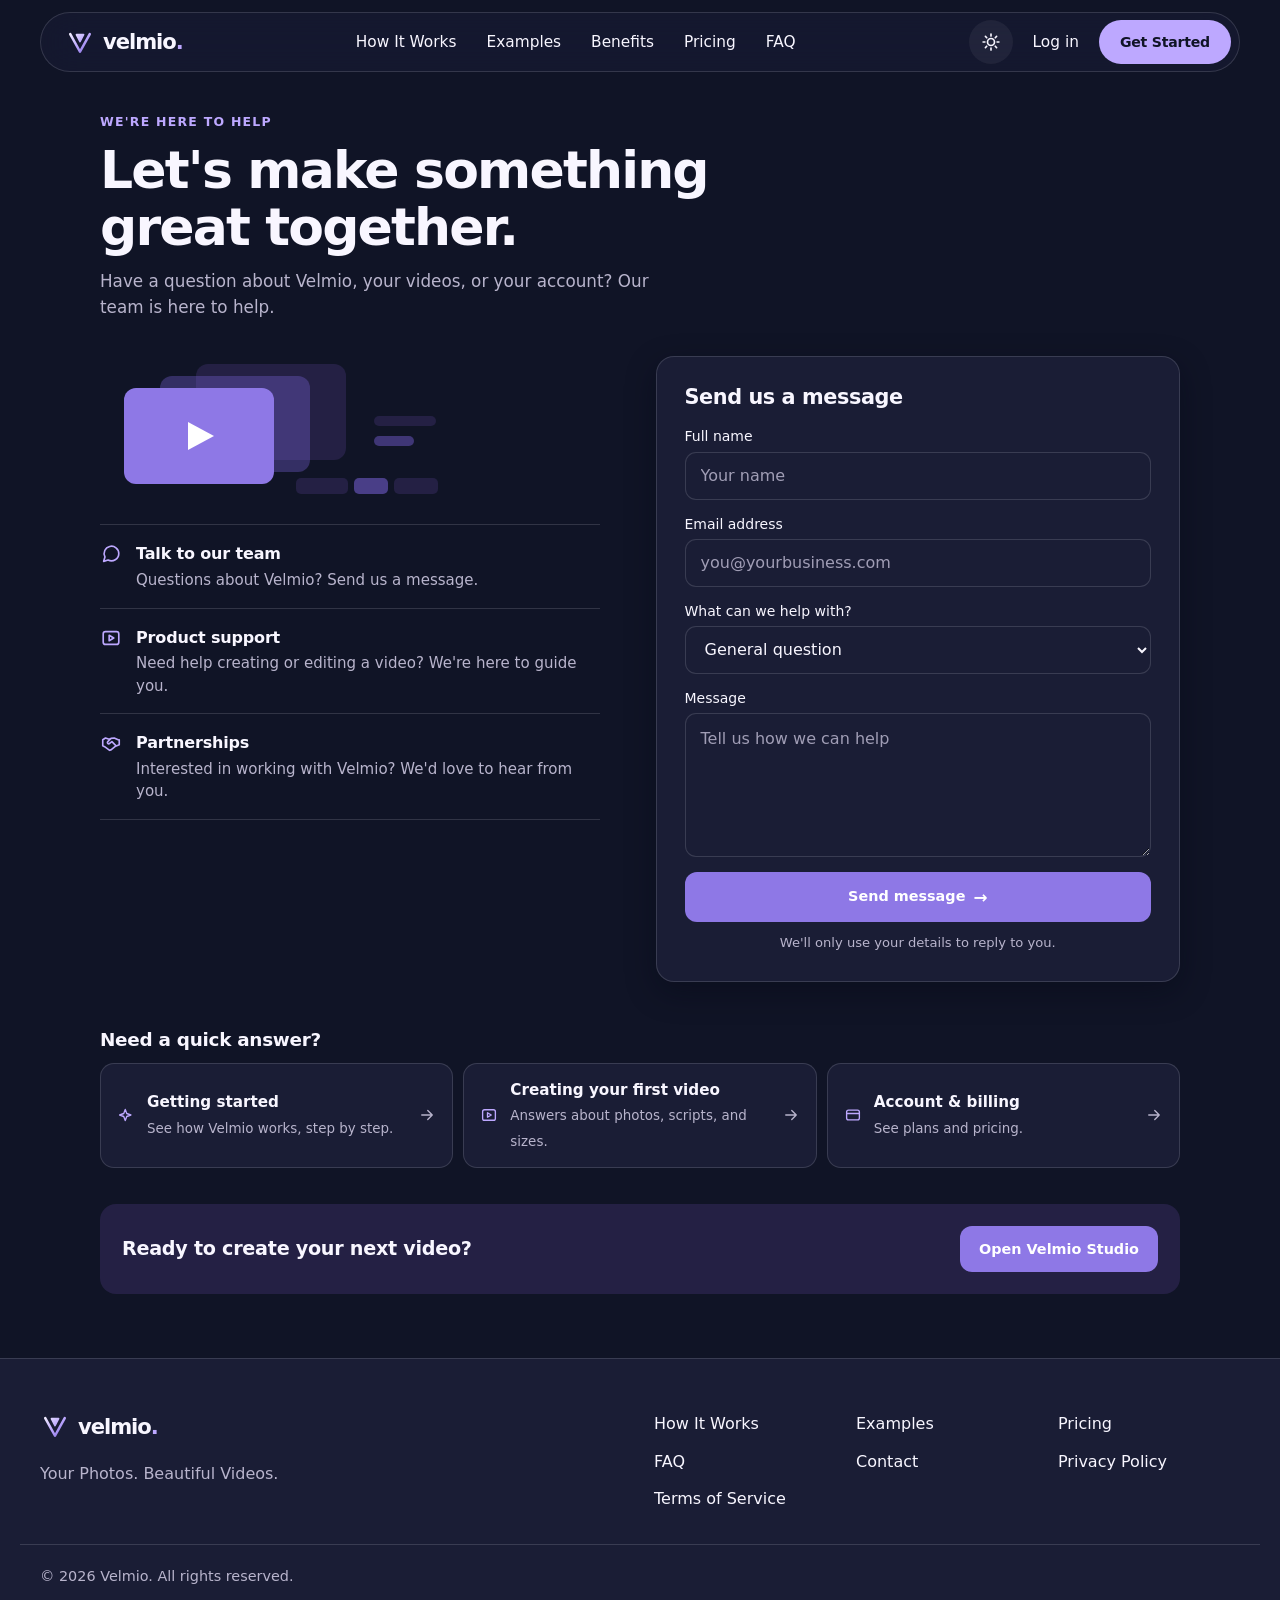
==== contact/index.html @ 4b959e2d "Publish Velmio test site Co-Authored-By: Claude Opus 5.5 <noreply@anthropic.com>" ====
<!doctype html>
<html lang="en">
<head>
<meta name="robots" content="noindex, nofollow">
<meta charset="utf-8">
<meta name="viewport" content="width=device-width, initial-scale=1, viewport-fit=cover">
<script>try{if(localStorage.getItem('vm_theme')==='light')document.documentElement.setAttribute('data-theme','light')}catch(e){}</script>
<script src="../assets/js/i18n.js"></script>
<title>Contact | Velmio</title>
<meta name="description" content="How to reach Velmio.">
<meta name="theme-color" content="#101426">


<meta property="og:type" content="website">
<meta property="og:site_name" content="Velmio">
<meta property="og:title" content="Velmio | Your Photos. Beautiful Videos.">
<meta property="og:description" content="Velmio is building an easier way to turn your business photos into promo videos for Instagram, TikTok, and Facebook. Sign up and make your first video.">

<meta property="og:image:width" content="1200">
<meta property="og:image:height" content="630">
<meta name="twitter:card" content="summary_large_image">
<link rel="icon" href="../favicon.svg" type="image/svg+xml">
<link rel="icon" href="../favicon-48.png" sizes="48x48" type="image/png">
<link rel="apple-touch-icon" href="../apple-touch-icon.png">
<link rel="preload" href="../assets/fonts/sora.woff2" as="font" type="font/woff2" crossorigin>
<link rel="preload" href="../assets/fonts/dm-sans.woff2" as="font" type="font/woff2" crossorigin>
<link rel="stylesheet" href="../assets/css/style.css">
<link rel="stylesheet" href="../assets/css/ui.css">
<link rel="stylesheet" href="../assets/css/contact.css">
<script>if(!matchMedia('(prefers-reduced-motion: reduce)').matches&&'IntersectionObserver' in window)document.documentElement.classList.add('motion');</script>
<script defer src="../assets/js/config.js"></script>
<script defer src="../assets/js/main.js"></script>
<script defer src="../assets/js/chat.js"></script>
</head>
<body class="page-contact vm-ui">
<a class="skip-link" href="#main">Skip to content</a>


<header class="nav-wrap" data-nav>
  <nav class="nav" aria-label="Main">
    <a class="nav-brand" href="../" aria-label="Velmio home">
<span class="logo">
  <svg class="logo-mark" viewBox="0 0 40 40" width="30" height="30" aria-hidden="true"><defs><linearGradient id="vm-logo-nav" x1="6" y1="6" x2="34" y2="36" gradientUnits="userSpaceOnUse"><stop style="stop-color:var(--logo-a)"/><stop offset=".5" style="stop-color:var(--logo-b)"/><stop offset="1" style="stop-color:var(--logo-c)"/></linearGradient></defs><path d="M7 9.5 20 33 33 9.5" fill="none" stroke="url(#vm-logo-nav)" stroke-width="3.4" stroke-linecap="round" stroke-linejoin="round"/><path d="M15.2 10.2h9.6L20 19.6z" fill="url(#vm-logo-nav)" stroke="url(#vm-logo-nav)" stroke-width="2.2" stroke-linejoin="round"/></svg>
  <span class="logo-word">velmio<em>.</em></span>
</span>
</a>
    <div class="nav-links" id="nav-links">
      <a href="../#how">How It Works</a>
      <a href="../#examples">Examples</a>
      <a href="../#benefits">Benefits</a>
      <a href="../#pricing">Pricing</a>
      <a href="../#faq">FAQ</a>
      <a class="nav-menu-login" href="../signup/?mode=login" data-cta="nav_menu_login">Log in</a>
      <a class="btn btn-primary nav-menu-cta" href="../signup/" data-cta="nav_menu">Get Started</a>
    </div>
    <div class="nav-actions">
      
<button class="theme-toggle" type="button" data-theme-toggle aria-label="Switch to light mode">
  <svg class="i-sun" viewBox="0 0 24 24" width="20" height="20" fill="none" stroke="currentColor" stroke-width="2" stroke-linecap="round" aria-hidden="true"><circle cx="12" cy="12" r="4.2"/><path d="M12 2.5v2.2M12 19.3v2.2M2.5 12h2.2M19.3 12h2.2M5.3 5.3l1.6 1.6M17.1 17.1l1.6 1.6M18.7 5.3l-1.6 1.6M6.9 17.1l-1.6 1.6"/></svg>
  <svg class="i-moon" viewBox="0 0 24 24" width="20" height="20" fill="none" stroke="currentColor" stroke-width="2" stroke-linecap="round" stroke-linejoin="round" aria-hidden="true"><path d="M20.5 14.2A8.5 8.5 0 0 1 9.8 3.5a8.5 8.5 0 1 0 10.7 10.7z"/></svg>
</button>

      <a class="nav-login" href="../signup/?mode=login" data-cta="nav_login">Log in</a>
      <a class="btn btn-primary btn-small nav-cta" href="../signup/" data-cta="nav">Get Started</a>
      <button class="nav-burger" type="button" aria-label="Open menu" aria-expanded="false" aria-controls="nav-links" data-nav-burger><span></span><span></span></button>
    </div>
  </nav>
</header>


<main id="main">

<div class="ct">
  <p class="ct-eyebrow">We're here to help</p>
  <h1>Let's make something great together.</h1>
  <p class="ct-lede">Have a question about Velmio, your videos, or your account? Our team is here to help.</p>

  <div class="ct-grid">
    <div>
      <svg class="ct-art" viewBox="0 0 360 150" aria-hidden="true"><use href="#art-frames"/></svg>
      <ul class="ct-list">
        <li><svg class="ic" aria-hidden="true"><use href="#i-msg"/></svg><div><strong>Talk to our team</strong><p>Questions about Velmio? Send us a message.</p></div></li>
        <li><svg class="ic" aria-hidden="true"><use href="#i-film"/></svg><div><strong>Product support</strong><p>Need help creating or editing a video? We're here to guide you.</p></div></li>
        <li><svg class="ic" aria-hidden="true"><use href="#i-handshake"/></svg><div><strong>Partnerships</strong><p>Interested in working with Velmio? We'd love to hear from you.</p></div></li>
      </ul>
      <p class="ct-direct" data-contact-row="email" hidden><a data-contact="email" href=""></a></p>
      <p class="ct-direct" data-contact-row="phone" hidden><a data-contact="phone" href=""></a></p>
    </div>

    <section class="ct-form" aria-labelledby="contact-title">
      <h2 id="contact-title">Send us a message</h2>
      <form id="contact-form" novalidate>
        <div class="field">
          <label for="contact-name">Full name</label>
          <input id="contact-name" type="text" autocomplete="name" maxlength="100" placeholder="Your name" required>
          <p class="field-error" id="contact-name-error" hidden></p>
        </div>
        <div class="field">
          <label for="contact-email">Email address</label>
          <input id="contact-email" type="email" autocomplete="email" inputmode="email" maxlength="160" placeholder="you@yourbusiness.com" required>
          <p class="field-error" id="contact-email-error" hidden></p>
        </div>
        <div class="field">
          <label for="contact-topic">What can we help with?</label>
          <select id="contact-topic">
            <option value="General question">General question</option>
            <option value="Technical support">Technical support</option>
            <option value="Billing question">Billing question</option>
            <option value="Video creation help">Video creation help</option>
            <option value="Partnership inquiry">Partnership inquiry</option>
            <option value="Other">Other</option>
          </select>
        </div>
        <div class="field">
          <label for="contact-message">Message</label>
          <textarea id="contact-message" rows="5" maxlength="2000" placeholder="Tell us how we can help" required></textarea>
          <p class="field-error" id="contact-message-error" hidden></p>
        </div>
        <div class="hp" aria-hidden="true">
          <label for="contact-company">Company</label>
          <input id="contact-company" type="text" tabindex="-1" autocomplete="off">
        </div>
        <p class="form-error" id="contact-error" role="alert" hidden></p>
        <button class="ui-btn primary" type="submit" id="contact-submit">Send message</button>
        <p class="contact-fine">We'll only use your details to reply to you.</p>
      </form>
      <div id="contact-done" tabindex="-1" hidden>
        <h2 id="contact-done-title"></h2>
        <p id="contact-done-body"></p>
      </div>
    </section>
  </div>

  <section class="ct-quick">
    <h2>Need a quick answer?</h2>
    <div class="ct-cards">
      <a class="ct-card" href="../#how"><svg class="ic" aria-hidden="true"><use href="#i-spark-line"/></svg><span><strong>Getting started</strong><small>See how Velmio works, step by step.</small></span><svg class="ic" aria-hidden="true"><use href="#i-arrow"/></svg></a>
      <a class="ct-card" href="../#faq"><svg class="ic" aria-hidden="true"><use href="#i-film"/></svg><span><strong>Creating your first video</strong><small>Answers about photos, scripts, and sizes.</small></span><svg class="ic" aria-hidden="true"><use href="#i-arrow"/></svg></a>
      <a class="ct-card" href="../#pricing"><svg class="ic" aria-hidden="true"><use href="#i-card"/></svg><span><strong>Account &amp; billing</strong><small>See plans and pricing.</small></span><svg class="ic" aria-hidden="true"><use href="#i-arrow"/></svg></a>
    </div>
  </section>

  <section class="ct-final">
    <h2>Ready to create your next video?</h2>
    <a class="ui-btn primary" href="../app/" data-cta="contact">Open Velmio Studio</a>
  </section>
</div>

</main>


<footer class="footer">
  <div class="wrap footer-grid">
    <div class="footer-brand">
      
<span class="logo">
  <svg class="logo-mark" viewBox="0 0 40 40" width="30" height="30" aria-hidden="true"><defs><linearGradient id="vm-logo-footer" x1="6" y1="6" x2="34" y2="36" gradientUnits="userSpaceOnUse"><stop style="stop-color:var(--logo-a)"/><stop offset=".5" style="stop-color:var(--logo-b)"/><stop offset="1" style="stop-color:var(--logo-c)"/></linearGradient></defs><path d="M7 9.5 20 33 33 9.5" fill="none" stroke="url(#vm-logo-footer)" stroke-width="3.4" stroke-linecap="round" stroke-linejoin="round"/><path d="M15.2 10.2h9.6L20 19.6z" fill="url(#vm-logo-footer)" stroke="url(#vm-logo-footer)" stroke-width="2.2" stroke-linejoin="round"/></svg>
  <span class="logo-word">velmio<em>.</em></span>
</span>

      <p>Your Photos. Beautiful Videos.</p>
      <p class="footer-contact" data-contact-row="email" hidden><a data-contact="email" href=""></a></p>
      <p class="footer-contact" data-contact-row="phone" hidden><a data-contact="phone" href=""></a></p>
    </div>
    <nav class="footer-links" aria-label="Footer">
      <a href="../#how">How It Works</a>
      <a href="../#examples">Examples</a>
      <a href="../#pricing">Pricing</a>
      <a href="../#faq">FAQ</a>
      <a href="../contact/">Contact</a>
      <a href="../privacy/">Privacy Policy</a>
      <a href="../terms/">Terms of Service</a>
      <button class="footer-cookie" type="button" data-cookie-settings hidden>Cookie Settings</button>
    </nav>
  </div>
  <div class="wrap footer-base">
    <p>&copy; 2026 Velmio. All rights reserved.</p>
  </div>
</footer>



<svg width="0" height="0" style="position:absolute" aria-hidden="true"><defs>
<symbol id="i-grid" viewBox="0 0 24 24" fill="none" stroke="currentColor" stroke-width="1.8" stroke-linecap="round" stroke-linejoin="round"><rect x="4" y="4" width="7" height="7" rx="1.500"/><rect x="13" y="4" width="7" height="7" rx="1.500"/><rect x="4" y="13" width="7" height="7" rx="1.500"/><rect x="13" y="13" width="7" height="7" rx="1.500"/></symbol>
<symbol id="i-film" viewBox="0 0 24 24" fill="none" stroke="currentColor" stroke-width="1.8" stroke-linecap="round" stroke-linejoin="round"><rect x="3.500" y="5" width="17" height="14" rx="2.500"/><path d="m10 9 5 3-5 3z"/></symbol>
<symbol id="i-plus" viewBox="0 0 24 24" fill="none" stroke="currentColor" stroke-width="1.8" stroke-linecap="round"><path d="M12 5v14M5 12h14"/></symbol>
<symbol id="i-folder" viewBox="0 0 24 24" fill="none" stroke="currentColor" stroke-width="1.8" stroke-linecap="round" stroke-linejoin="round"><path d="M3.500 7.500A2 2 0 0 1 5.500 5.500h3.800l2 2.200h7.200a2 2 0 0 1 2 2V17a2 2 0 0 1-2 2h-13a2 2 0 0 1-2-2z"/></symbol>
<symbol id="i-clock" viewBox="0 0 24 24" fill="none" stroke="currentColor" stroke-width="1.8" stroke-linecap="round" stroke-linejoin="round"><circle cx="12" cy="12" r="8.500"/><path d="M12 7.500V12l3 2"/></symbol>
<symbol id="i-palette" viewBox="0 0 24 24" fill="none" stroke="currentColor" stroke-width="1.8" stroke-linecap="round" stroke-linejoin="round"><path d="M12 3.500a8.500 8.500 0 0 0 0 17c1.300 0 2-.8 2-1.800 0-1.300-1-1.700-1-2.900 0-1 .8-1.800 1.900-1.800h2.100a3 3 0 0 0 3-3c0-4.200-3.500-7.500-8-7.500z"/><circle cx="8" cy="11" r=".9" fill="currentColor"/><circle cx="11" cy="7.500" r=".9" fill="currentColor"/><circle cx="15.500" cy="8.500" r=".9" fill="currentColor"/></symbol>
<symbol id="i-gear" viewBox="0 0 24 24" fill="none" stroke="currentColor" stroke-width="1.8" stroke-linecap="round" stroke-linejoin="round"><circle cx="12" cy="12" r="3"/><path d="M12 3.500v2.300M12 18.200v2.300M3.500 12h2.300M18.200 12h2.300M6 6l1.600 1.600M16.400 16.400 18 18M18 6l-1.600 1.600M7.600 16.400 6 18"/></symbol>
<symbol id="i-help" viewBox="0 0 24 24" fill="none" stroke="currentColor" stroke-width="1.8" stroke-linecap="round" stroke-linejoin="round"><circle cx="12" cy="12" r="8.500"/><path d="M9.700 9.500a2.400 2.400 0 0 1 4.600.8c0 1.600-2.300 2-2.300 3.400"/><circle cx="12" cy="16.800" r=".6" fill="currentColor"/></symbol>
<symbol id="i-user" viewBox="0 0 24 24" fill="none" stroke="currentColor" stroke-width="1.8" stroke-linecap="round" stroke-linejoin="round"><circle cx="12" cy="8.500" r="4"/><path d="M4.500 20a7.500 7.500 0 0 1 15 0"/></symbol>
<symbol id="i-card" viewBox="0 0 24 24" fill="none" stroke="currentColor" stroke-width="1.8" stroke-linecap="round" stroke-linejoin="round"><rect x="3.500" y="5.500" width="17" height="13" rx="2.500"/><path d="M3.500 10h17"/></symbol>
<symbol id="i-moon" viewBox="0 0 24 24" fill="none" stroke="currentColor" stroke-width="1.8" stroke-linecap="round" stroke-linejoin="round"><path d="M20.500 14.200A8.500 8.500 0 0 1 9.800 3.500a8.500 8.500 0 1 0 10.700 10.700z"/></symbol>
<symbol id="i-logout" viewBox="0 0 24 24" fill="none" stroke="currentColor" stroke-width="1.8" stroke-linecap="round" stroke-linejoin="round"><path d="M10 4.500H6a1.500 1.500 0 0 0-1.500 1.500v12A1.500 1.500 0 0 0 6 19.500h4M15.500 8l4 4-4 4M19.500 12H10"/></symbol>
<symbol id="i-search" viewBox="0 0 24 24" fill="none" stroke="currentColor" stroke-width="1.8" stroke-linecap="round"><circle cx="11" cy="11" r="6.500"/><path d="m20 20-4.200-4.200"/></symbol>
<symbol id="i-list" viewBox="0 0 24 24" fill="none" stroke="currentColor" stroke-width="1.8" stroke-linecap="round"><path d="M5 7h14M5 12h14M5 17h14"/></symbol>
<symbol id="i-dots" viewBox="0 0 24 24" fill="currentColor"><circle cx="5.500" cy="12" r="1.700"/><circle cx="12" cy="12" r="1.700"/><circle cx="18.500" cy="12" r="1.700"/></symbol>
<symbol id="i-play" viewBox="0 0 24 24" fill="currentColor"><path d="M8 5v14l11-7z"/></symbol>
<symbol id="i-type" viewBox="0 0 24 24" fill="none" stroke="currentColor" stroke-width="1.8" stroke-linecap="round" stroke-linejoin="round"><path d="M5 7V5h14v2M12 5v14M9.500 19h5"/></symbol>
<symbol id="i-mic" viewBox="0 0 24 24" fill="none" stroke="currentColor" stroke-width="1.8" stroke-linecap="round" stroke-linejoin="round"><rect x="9" y="3.500" width="6" height="11" rx="3"/><path d="M5.500 11.500a6.500 6.500 0 0 0 13 0M12 18v2.500"/></symbol>
<symbol id="i-lines" viewBox="0 0 24 24" fill="none" stroke="currentColor" stroke-width="1.8" stroke-linecap="round"><path d="M4 10v4M8 7v10M12 4v16M16 7v10M20 10v4"/></symbol>
<symbol id="i-waves" viewBox="0 0 24 24" fill="none" stroke="currentColor" stroke-width="1.8" stroke-linecap="round" stroke-linejoin="round"><path d="M3 8c2.200 0 2.200 2 4.500 2S9.800 8 12 8s2.200 2 4.500 2S18.800 8 21 8M3 15c2.200 0 2.200 2 4.500 2s2.300-2 4.500-2 2.200 2 4.500 2 2.300-2 4.500-2"/></symbol>
<symbol id="i-msg" viewBox="0 0 24 24" fill="none" stroke="currentColor" stroke-width="1.8" stroke-linecap="round" stroke-linejoin="round"><path d="M20.500 11.500a8 8 0 0 1-11.700 7.100L4 20l1.400-4.800a8 8 0 1 1 15.100-3.700z"/></symbol>
<symbol id="i-handshake" viewBox="0 0 24 24" fill="none" stroke="currentColor" stroke-width="1.8" stroke-linecap="round" stroke-linejoin="round"><path d="m3 8.500 3-2 4 1.500 2-1 3.500-.5 5.500 2.500M3 8.500V15l2 1 5.500 4 1.500-.5 5-4 4-1.500V8.500M12 7l-3.500 3.500a1.400 1.400 0 0 0 2 2L13 10.500l4 4"/></symbol>
<symbol id="i-arrow" viewBox="0 0 24 24" fill="none" stroke="currentColor" stroke-width="1.8" stroke-linecap="round" stroke-linejoin="round"><path d="M5 12h14M13 6l6 6-6 6"/></symbol>
<symbol id="i-spark-line" viewBox="0 0 24 24" fill="none" stroke="currentColor" stroke-width="1.8" stroke-linecap="round" stroke-linejoin="round"><path d="M11 4.500 13 10l5.500 2-5.500 2-2 5.500L9 14l-5.500-2L9 10z"/></symbol>
<symbol id="i-music" viewBox="0 0 24 24" fill="none" stroke="currentColor" stroke-width="1.8" stroke-linecap="round" stroke-linejoin="round"><path d="M9.500 17.500V5.500l10-2v12"/><circle cx="7" cy="17.500" r="2.500"/><circle cx="17" cy="15.500" r="2.500"/></symbol>
<symbol id="i-download" viewBox="0 0 24 24" fill="none" stroke="currentColor" stroke-width="1.8" stroke-linecap="round" stroke-linejoin="round"><path d="M12 4v11M7.500 10.500 12 15l4.500-4.500M4.500 19.500h15"/></symbol>
<symbol id="i-pencil" viewBox="0 0 24 24" fill="none" stroke="currentColor" stroke-width="1.8" stroke-linecap="round" stroke-linejoin="round"><path d="m4 20 1-4.500L16 4.500a2 2 0 0 1 3 0l.5.500a2 2 0 0 1 0 3L8.500 19z"/></symbol>
<symbol id="i-copy" viewBox="0 0 24 24" fill="none" stroke="currentColor" stroke-width="1.8" stroke-linecap="round" stroke-linejoin="round"><rect x="8.500" y="8.500" width="11.500" height="11.500" rx="2"/><path d="M15.500 8.500V6a2 2 0 0 0-2-2H6a2 2 0 0 0-2 2v7.500a2 2 0 0 0 2 2h2.500"/></symbol>
<symbol id="i-trash" viewBox="0 0 24 24" fill="none" stroke="currentColor" stroke-width="1.8" stroke-linecap="round" stroke-linejoin="round"><path d="M4.500 7h15M9.500 7V4.500h5V7M6.500 7l1 12.500h9l1-12.500"/></symbol>
<symbol id="i-x" viewBox="0 0 24 24" fill="none" stroke="currentColor" stroke-width="2" stroke-linecap="round"><path d="M6 6l12 12M18 6 6 18"/></symbol>
<symbol id="i-image" viewBox="0 0 24 24" fill="none" stroke="currentColor" stroke-width="1.8" stroke-linecap="round" stroke-linejoin="round"><rect x="3.500" y="4.500" width="17" height="15" rx="2.500"/><circle cx="9" cy="10" r="1.500"/><path d="m4 17 5-4 3.500 2.500L16 12l4.500 4"/></symbol>
<symbol id="i-volume" viewBox="0 0 24 24" fill="none" stroke="currentColor" stroke-width="1.8" stroke-linecap="round" stroke-linejoin="round"><path d="M4 9.500v5h3.500L12 18.500v-13L7.500 9.500z"/><path d="M15.500 9a4 4 0 0 1 0 6M18 6.500a7.500 7.500 0 0 1 0 11"/></symbol>
<symbol id="art-frames" viewBox="0 0 360 150" fill="none"><rect x="96" y="8" width="150" height="96" rx="12" fill="var(--soft)"/><rect x="60" y="20" width="150" height="96" rx="12" fill="var(--purple)" opacity=".35"/><rect x="24" y="32" width="150" height="96" rx="12" fill="var(--brand)"/><path d="m88 66 26 14-26 14z" fill="#fff"/><rect x="196" y="122" width="52" height="16" rx="5" fill="var(--soft)"/><rect x="254" y="122" width="34" height="16" rx="5" fill="var(--purple)" opacity=".55"/><rect x="294" y="122" width="44" height="16" rx="5" fill="var(--soft)"/><rect x="274" y="60" width="62" height="10" rx="5" fill="var(--soft)"/><rect x="274" y="80" width="40" height="10" rx="5" fill="var(--purple)" opacity=".45"/></symbol>
</defs></svg>


<div class="chat" id="chat" hidden>
  <button class="chat-launch" type="button" id="chat-launch" aria-expanded="false" aria-controls="chat-panel" aria-label="Open chat assistant">
    <svg class="i-spark" viewBox="0 0 24 24" width="18" height="18" fill="currentColor" aria-hidden="true"><path d="M11 3.5 13 9l5.500 2-5.500 2-2 5.500L9 13l-5.500-2L9 9zM18.500 2l.9 2.600L22 5.500l-2.600.9-.9 2.600-.9-2.600L15 5.500l2.600-.9z"/></svg>
    <span>Ask Velmio</span>
  </button>
  <section class="chat-panel" id="chat-panel" role="dialog" aria-label="Velmio assistant" hidden>
    <header class="chat-head">
      <p><strong>Velmio assistant</strong> <span class="tag">AI</span></p>
      <button class="chat-close" type="button" id="chat-close" aria-label="Close chat">
        <svg viewBox="0 0 24 24" width="20" height="20" fill="none" stroke="currentColor" stroke-width="2" stroke-linecap="round" aria-hidden="true"><path d="M6 6l12 12M18 6 6 18"/></svg>
      </button>
    </header>
    <div class="chat-log" id="chat-log" role="log" aria-live="polite" tabindex="0">
      <div class="chat-msg chat-bot">Hi, I'm Velmio's AI assistant. Ask me about pricing, how the studio works, or your account.</div>
    </div>
    <div class="chat-starters" id="chat-starters">
      <button type="button">What does it cost?</button>
      <button type="button">How does it work?</button>
      <button type="button">I need to talk to a person</button>
    </div>
    <form class="chat-form" id="chat-form">
      <textarea id="chat-input" rows="1" maxlength="1000" dir="auto" placeholder="Type your question" aria-label="Type your question"></textarea>
      <button class="chat-send" type="submit" id="chat-send" aria-label="Send">
        <svg viewBox="0 0 24 24" width="20" height="20" fill="none" stroke="currentColor" stroke-width="2.2" stroke-linecap="round" stroke-linejoin="round" aria-hidden="true"><path d="M12 19V5M6 11l6-6 6 6"/></svg>
      </button>
    </form>
    <p class="chat-fine"><span>AI can make mistakes. Don't share passwords or payment details.</span> <a href="../privacy/#chat-assistant">How chats are handled</a></p>
  </section>
  <div id="chat-pages" hidden>
    <a class="chat-link" data-page="get_started" href="../signup/">Get Started</a>
    <a class="chat-link" data-page="log_in" href="../signup/?mode=login">Log in</a>
    <a class="chat-link" data-page="pricing" href="../#pricing">Pricing</a>
    <a class="chat-link" data-page="examples" href="../#examples">Examples</a>
    <a class="chat-link" data-page="faq" href="../#faq">FAQ</a>
    <a class="chat-link" data-page="contact" href="../contact/">Contact</a>
    <a class="chat-link" data-page="privacy" href="../privacy/">Privacy Policy</a>
    <a class="chat-link" data-page="terms" href="../terms/">Terms of Service</a>
  </div>
</div>

<section class="consent" id="cookie-banner" aria-label="Cookie choices" hidden>
  <p>We'd like to use cookies to measure visits and ads. See our <a href="../privacy/">Privacy Policy</a>.</p>
  <div class="consent-actions">
    <button class="btn btn-small btn-primary" type="button" data-consent="granted">Accept</button>
    <button class="btn btn-small btn-glass" type="button" data-consent="denied">Decline</button>
  </div>
</section>
</body>
</html>
---- assets/css/style.css ----
/* Velmio. Midnight Aurora + Liquid Glass. Mobile first.
   Layout concept: one luminous ribbon runs behind a floating glass product
   panel; everything else stays dark, quiet and spacious. */
@font-face { font-family: "Sora"; src: url("../fonts/sora.woff2") format("woff2"); font-weight: 100 800; font-display: swap; }
@font-face { font-family: "DM Sans"; src: url("../fonts/dm-sans.woff2") format("woff2"); font-weight: 100 1000; font-display: swap; }

:root {
  --bg: #101426;
  --bg-2: #1A1D35;
  --violet: #242044;
  --purple: #7861D8;
  --lavender: #BDA8FF;
  --ivory: #F8F6FF;
  --muted: #B8B4CC;
  --glass: rgba(248, 246, 255, .055);
  --glass-strong: rgba(36, 32, 68, .62);
  --glass-line: rgba(248, 246, 255, .14);
  --error: #FFB4C0;
  --fg-rgb: 248, 246, 255;
  --bg-rgb: 16, 20, 38;
  --panel-rgb: 26, 29, 53;
  --accent-rgb: 189, 168, 255;
  --tag-bg: rgba(36, 32, 68, .85);
  --lede: #D3D0E2;
  --shadow-c: rgba(5, 7, 20, .55);
  --logo-a: #F8F6FF;
  --logo-b: #BDA8FF;
  --logo-c: #7861D8;
  --shadow: 0 30px 70px rgba(5, 7, 20, .45);
  --head: "Sora", system-ui, -apple-system, "Segoe UI", sans-serif;
  --body: "DM Sans", system-ui, -apple-system, "Segoe UI", sans-serif;
  --radius: 24px;
  --gutter: max(20px, env(safe-area-inset-left, 0px));
  color-scheme: dark;
}

:root[data-theme="light"] {
  --bg: #F7F5FD;
  --bg-2: #EFEBFA;
  --violet: #E4DCF8;
  --purple: #6247C9;
  --lavender: #5A3FC4;
  --ivory: #1B1830;
  --muted: #57516E;
  --glass: rgba(27, 24, 48, .04);
  --glass-strong: rgba(255, 255, 255, .74);
  --glass-line: rgba(27, 24, 48, .13);
  --error: #B3261E;
  --shadow: 0 24px 60px rgba(60, 48, 130, .16);
  --fg-rgb: 27, 24, 48;
  --bg-rgb: 247, 245, 253;
  --panel-rgb: 255, 255, 255;
  --accent-rgb: 90, 63, 196;
  --tag-bg: rgba(255, 255, 255, .92);
  --lede: #3D3856;
  --shadow-c: rgba(60, 48, 130, .24);
  --logo-a: #1B1830;
  --logo-b: #6247C9;
  --logo-c: #8B75E2;
  color-scheme: light;
}

*, *::before, *::after { box-sizing: border-box; }
[hidden] { display: none !important; }
html { scroll-behavior: smooth; scroll-padding-top: 96px; -webkit-text-size-adjust: 100%; background: var(--bg); }
body { margin: 0; background: var(--bg); color: var(--ivory); font: 400 1.0625rem/1.6 var(--body); -webkit-font-smoothing: antialiased; overflow-x: hidden; }
img, video, svg { display: block; max-width: 100%; }
img, video { height: auto; }
h1, h2, h3, p, ul, ol, figure { margin: 0; padding: 0; }
ul, ol { list-style: none; }
h1, h2, h3 { font-family: var(--head); font-weight: 600; text-wrap: balance; }
h1 { font-size: clamp(2.5rem, 1.1rem + 6.4vw, 6.4rem); line-height: 1.04; letter-spacing: -.045em; }
h2 { font-size: clamp(1.85rem, 1.25rem + 2.4vw, 3.3rem); line-height: 1.12; letter-spacing: -.035em; }
h3 { font-size: 1.15rem; line-height: 1.3; letter-spacing: -.02em; }
a { color: inherit; }
:focus-visible { outline: 3px solid var(--lavender); outline-offset: 3px; }
.center { text-align: center; margin-inline: auto; }
.visually-hidden { position: absolute; width: 1px; height: 1px; overflow: hidden; clip-path: inset(50%); white-space: nowrap; }
.skip-link { position: absolute; left: 16px; top: -60px; z-index: 60; padding: 10px 16px; border-radius: 10px; background: var(--ivory); color: var(--bg); }
.skip-link:focus { top: 12px; }

.wrap, .wrap-narrow { width: 100%; margin-inline: auto; padding-left: var(--gutter); padding-right: max(20px, env(safe-area-inset-right, 0px)); }
.wrap { max-width: 1240px; }
.wrap-narrow { max-width: 760px; }

/* Buttons */
.btn { display: inline-flex; align-items: center; justify-content: center; min-height: 56px; padding: 0 30px; border: 1px solid transparent; border-radius: 999px; font: 600 1rem/1.2 var(--head); letter-spacing: -.015em; text-decoration: none; text-align: center; cursor: pointer; transition: transform .2s ease, background-color .2s ease, border-color .2s ease; }
.btn:hover { transform: translateY(-2px); }
.btn-primary { background: var(--lavender); color: var(--bg); }
.btn-primary:hover { background: var(--ivory); }
.btn-glass { background: var(--glass); color: var(--ivory); border-color: rgba(var(--fg-rgb), .3); }
.btn-glass:hover { background: rgba(var(--fg-rgb), .12); border-color: rgba(var(--fg-rgb), .55); }
.btn-small { min-height: 44px; padding: 0 20px; font-size: .88rem; white-space: nowrap; }
.btn-block { width: 100%; }
.btn[disabled] { opacity: .65; cursor: progress; transform: none; }
.btn-row { display: flex; flex-direction: column; gap: 10px; width: 100%; }

/* Theme switch */
.theme-toggle { flex: none; display: grid; place-items: center; width: 44px; height: 44px; border: 0; border-radius: 50%; background: var(--glass); color: var(--ivory); cursor: pointer; transition: background-color .2s ease; }
.theme-toggle:hover { background: rgba(var(--fg-rgb), .12); }
.theme-toggle .i-moon, :root[data-theme="light"] .theme-toggle .i-sun { display: none; }
:root[data-theme="light"] .theme-toggle .i-moon { display: block; }
.auth-toggle { position: absolute; z-index: 2; top: calc(env(safe-area-inset-top, 0px) + 12px); inset-inline-end: var(--gutter); }
.auth { position: relative; }
.aurora .aurora-light, :root[data-theme="light"] .aurora .aurora-dark { display: none; }
:root[data-theme="light"] .aurora .aurora-light { display: block; }

/* Logo */
.logo { display: inline-flex; align-items: center; gap: 8px; color: var(--ivory); }
.logo-mark { flex: none; }
.logo-word { font: 600 1.32rem/1 var(--head); letter-spacing: -.05em; }
.logo-word em { font-style: normal; color: var(--lavender); }

/* Navigation */
.nav-wrap { position: fixed; z-index: 40; left: 0; right: 0; top: calc(env(safe-area-inset-top, 0px) + 12px); padding-inline: max(12px, env(safe-area-inset-left, 0px)); }
.nav { position: relative; display: flex; align-items: center; justify-content: space-between; gap: 16px; max-width: 1200px; min-height: 60px; margin-inline: auto; padding: 7px 8px 7px 18px; border: 1px solid var(--glass-line); border-radius: 999px; background: rgba(var(--panel-rgb), .5); -webkit-backdrop-filter: blur(20px) saturate(1.3); backdrop-filter: blur(20px) saturate(1.3); transition: background-color .25s ease; }
.is-stuck .nav, .is-open .nav { background: rgba(var(--panel-rgb), .82); }
.nav-brand { display: flex; text-decoration: none; }
.nav-actions { display: flex; align-items: center; gap: 8px; }
.nav-cta { display: none; }
.nav-burger { display: grid; place-content: center; gap: 6px; width: 44px; height: 44px; border: 0; border-radius: 50%; background: var(--glass); cursor: pointer; }
.nav-burger span { display: block; width: 18px; height: 2px; border-radius: 2px; background: var(--ivory); transition: transform .2s ease; }
.is-open .nav-burger span:first-child { transform: translateY(4px) rotate(45deg); }
.is-open .nav-burger span:last-child { transform: translateY(-4px) rotate(-45deg); }
.nav-links { display: none; position: absolute; left: 0; right: 0; top: calc(100% + 8px); flex-direction: column; gap: 2px; padding: 12px; border: 1px solid var(--glass-line); border-radius: 26px; background: rgba(var(--panel-rgb), .97); box-shadow: var(--shadow); }
.is-open .nav-links { display: flex; }
.nav-links a:not(.btn) { padding: 12px 14px; border-radius: 12px; color: var(--ivory); text-decoration: none; }
.nav-links a:not(.btn):hover { background: var(--glass); }
.nav-menu-cta { margin-top: 8px; }
.nav-login { display: none; padding: 8px 12px; color: var(--ivory); font-size: .96rem; text-decoration: none; }
.nav-login:hover { color: var(--lavender); }

/* Aurora art */
.aurora { position: absolute; inset: 0; z-index: -2; overflow: hidden; background: var(--bg); }
.aurora picture, .aurora img { display: block; width: 100%; height: 100%; }
.aurora img { object-fit: cover; object-position: center top; }
.motion .aurora img { animation: flowing 40s ease-in-out infinite alternate; }
@keyframes flowing { from { transform: scale(1.04) translate3d(-1%, .6%, 0); } to { transform: scale(1.1) translate3d(1.2%, -1%, 0); } }

/* Hero */
.hero { position: relative; z-index: 0; padding-top: calc(env(safe-area-inset-top, 0px) + 100px); padding-bottom: 56px; overflow: hidden; }
.hero::before { content: ""; position: absolute; inset: 0; z-index: -1; background: radial-gradient(42% 22% at 50% 15%, rgba(var(--bg-rgb), .5), rgba(var(--bg-rgb), 0) 100%), radial-gradient(46% 26% at 82% 5%, rgba(120, 97, 216, .3), rgba(120, 97, 216, 0) 100%), radial-gradient(40% 24% at 8% 26%, rgba(var(--accent-rgb), .1), rgba(var(--accent-rgb), 0) 100%); }
.hero::after { content: ""; position: absolute; inset: auto 0 0; height: 220px; z-index: -1; background: linear-gradient(180deg, rgba(var(--bg-rgb), 0), var(--bg)); }
.hero-copy { display: flex; flex-direction: column; align-items: center; gap: 12px; text-align: center; }
.prints { display: none; }
.eyebrow { font: 600 .68rem/1.4 var(--head); letter-spacing: .16em; color: var(--lavender); }
.hero h1 { max-width: 9.5em; }
.grad { background: linear-gradient(100deg, var(--ivory) 0%, var(--lavender) 55%, var(--purple) 115%); -webkit-background-clip: text; background-clip: text; color: transparent; padding-right: .06em; }
.hero-sub { max-width: 30em; font: 500 clamp(1.02rem, .92rem + .55vw, 1.4rem)/1.38 var(--head); letter-spacing: -.02em; text-wrap: balance; }
.lede { max-width: 40em; color: var(--muted); font-size: clamp(.95rem, .9rem + .3vw, 1.12rem); line-height: 1.5; }
.hero-sub, .hero .lede { text-shadow: 0 1px 16px rgba(var(--bg-rgb), .95), 0 0 4px rgba(var(--bg-rgb), .7); }
.hero .lede { color: var(--lede); }
.hero .btn-row { margin-top: 4px; }

/* Demo: the centerpiece */
#demo { margin-top: 44px; perspective: 2000px; }
.demo { display: grid; gap: 18px; padding: 18px; border: 1px solid var(--glass-line); border-radius: 28px; background: var(--glass-strong); box-shadow: var(--shadow), inset 0 1px 0 rgba(var(--fg-rgb), .12); -webkit-backdrop-filter: blur(24px) saturate(1.25); backdrop-filter: blur(24px) saturate(1.25); }
.demo-label { display: flex; flex-wrap: wrap; align-items: center; gap: 8px; margin-bottom: 12px; font: 600 .95rem/1.3 var(--head); letter-spacing: -.02em; }
.tag { display: inline-block; padding: 3px 10px; border: 1px solid rgba(var(--accent-rgb), .4); border-radius: 999px; background: var(--tag-bg); color: var(--lavender); font: 600 .68rem/1.4 var(--head); }
.demo-photos, .demo-video, .demo-flow { min-width: 0; }
.demo-grid { display: grid; grid-template-columns: repeat(3, minmax(0, 1fr)); gap: 8px; }
.demo-thumb { width: 100%; aspect-ratio: 4 / 5; object-fit: cover; border-radius: 12px; background: var(--violet); outline: 2px solid transparent; outline-offset: 2px; transition: outline-color .3s ease; }
.demo-thumb.is-on { outline-color: var(--lavender); }
.demo-video { justify-self: center; width: min(280px, 84%); }
.demo-note { grid-column: 1 / -1; padding-top: 14px; border-top: 1px solid var(--glass-line); color: var(--muted); font-size: .86rem; line-height: 1.45; text-align: center; }

/* Transformation line */
.demo-flow { display: flex; flex-direction: column; align-items: center; gap: 12px; }
.beam { position: relative; width: 2px; height: 56px; border-radius: 2px; background: linear-gradient(180deg, rgba(var(--accent-rgb), .15), var(--lavender)); }
.beam::after { content: ""; position: absolute; left: 50%; bottom: -1px; width: 9px; height: 9px; border-right: 2px solid var(--lavender); border-bottom: 2px solid var(--lavender); transform: translateX(-50%) rotate(45deg); }
.spark { position: absolute; inset: 0; opacity: 0; }
.spark::after { content: ""; position: absolute; left: 50%; top: 0; width: 5px; height: 5px; margin-left: -2.5px; border-radius: 50%; background: var(--ivory); box-shadow: 0 0 8px 2px rgba(var(--accent-rgb), .75); }
.motion .is-playing .spark { animation: travel-y 1.9s linear infinite; animation-delay: calc(var(--i) * -.38s); }
@keyframes travel-y { 0% { transform: translateY(0); opacity: 0; } 15%, 85% { opacity: 1; } 100% { transform: translateY(100%); opacity: 0; } }
.ai-steps { display: flex; justify-content: center; gap: 6px; }
.ai-steps li { padding: 5px 12px; border: 1px solid var(--glass-line); border-radius: 999px; background: var(--glass); font-size: .82rem; }
.demo-after { display: flex; flex-direction: column; align-items: center; gap: 18px; padding-top: 44px; text-align: center; }
.demo-after p { max-width: 22em; font: 500 clamp(1.2rem, 1rem + 1vw, 1.7rem)/1.28 var(--head); letter-spacing: -.03em; text-wrap: balance; }

/* Player */
.player { color: #F8F6FF; position: relative; width: 100%; aspect-ratio: 9 / 16; overflow: hidden; border-radius: 20px; background: var(--violet); isolation: isolate; box-shadow: 0 22px 50px var(--shadow-c); }
.player video { position: absolute; inset: 0; width: 100%; height: 100%; object-fit: cover; }
.player-slide { position: absolute; inset: 0; opacity: 0; transition: opacity .5s ease; }
.player-slide.is-on { opacity: 1; z-index: 1; }
.player-slide img { width: 100%; height: 100%; object-fit: cover; }
.motion .player.is-playing .player-slide.is-on img { animation: kenburns 2.6s linear both; }
.motion .player.is-playing .player-slide:nth-of-type(even).is-on img { animation-name: kenburns-b; }
@keyframes kenburns { from { transform: scale(1.02); } to { transform: scale(1.14) translate(-1.5%, -1.5%); } }
@keyframes kenburns-b { from { transform: scale(1.14) translate(1.5%, 1%); } to { transform: scale(1.03); } }
.player-slide figcaption { position: absolute; left: 0; right: 0; bottom: 0; padding: 80px 14px 62px; background: linear-gradient(to top, rgba(16, 20, 38, .9), rgba(16, 20, 38, 0)); color: #F8F6FF; font: 600 clamp(.95rem, .88rem + .3vw, 1.15rem)/1.22 var(--head); letter-spacing: -.025em; }
.player-end { display: flex; flex-direction: column; align-items: center; justify-content: center; gap: 10px; padding: 18px; background: radial-gradient(90% 70% at 50% 40%, #7861D8, #242044); text-align: center; }
.player-end strong { font: 600 1.3rem/1.15 var(--head); letter-spacing: -.03em; }
.player-end span { font-size: .84rem; opacity: .85; }
.player-ui { position: absolute; z-index: 3; left: 8px; right: 8px; bottom: 8px; display: flex; align-items: center; gap: 8px; padding: 4px 10px 4px 4px; border: 1px solid var(--glass-line); border-radius: 999px; background: rgba(16, 20, 38, .6); -webkit-backdrop-filter: blur(10px); backdrop-filter: blur(10px); }
.player-toggle { flex: none; display: grid; place-items: center; width: 40px; height: 40px; border: 0; border-radius: 50%; background: #F8F6FF; color: #101426; cursor: pointer; transition: transform .15s ease; }
.player-toggle:hover { transform: scale(1.06); }
.player-mute { background: transparent; color: #F8F6FF; }
.player .i-pause { display: none; }
.player.is-playing .i-pause { display: block; }
.player.is-playing .i-play { display: none; }
.player-track { flex: 1; min-width: 0; height: 3px; border-radius: 3px; background: rgba(248, 246, 255, .28); overflow: hidden; }
.player-track i { display: block; height: 100%; background: var(--lavender); transform: scaleX(0); transform-origin: left; }
.player-time { font-size: .76rem; font-variant-numeric: tabular-nums; }

/* Sections */
.section { position: relative; padding-block: 88px; }
.section-alt { background: radial-gradient(70% 60% at 85% 10%, rgba(120, 97, 216, .2), rgba(120, 97, 216, 0) 100%), var(--bg-2); }
.section-sub { max-width: 34em; margin-top: 12px; color: var(--muted); font-size: 1.08rem; }

/* Steps: each node sits on the connector, cards hang below it */
.steps { display: grid; gap: 16px; margin-top: 44px; }
.step { position: relative; display: grid; grid-template-columns: 48px minmax(0, 1fr); gap: 12px; align-items: start; }
.step:not(:last-child)::before { content: ""; position: absolute; left: 23px; top: 48px; bottom: -16px; width: 2px; background: linear-gradient(180deg, var(--purple), var(--lavender)); opacity: .55; }
.step-node { position: relative; z-index: 1; display: grid; place-items: center; width: 48px; height: 48px; border: 1px solid rgba(var(--accent-rgb), .35); border-radius: 50%; background: var(--violet); color: var(--lavender); }
.step-node .icon { width: 25px; height: 25px; }
.step-card { min-width: 0; padding: 24px; border: 1px solid var(--glass-line); border-radius: var(--radius); background: var(--bg-2); transition: transform .25s ease, border-color .25s ease; }
.step-num { font: 600 .72rem/1.3 var(--head); letter-spacing: .14em; color: var(--lavender); }
.step-card h3 { margin: 6px 0 8px; font-size: 1.22rem; }
.step-card p:last-child { color: var(--muted); }

/* Benefits */
.benefits-layout { display: grid; gap: 36px; }
.benefits-head p { margin-top: 16px; max-width: 30em; color: var(--muted); font-size: 1.08rem; }
.benefits-grid { display: grid; gap: 12px; }
.benefit { padding: 26px; border: 1px solid var(--glass-line); border-radius: var(--radius); background: var(--glass); -webkit-backdrop-filter: blur(14px); backdrop-filter: blur(14px); transition: transform .25s ease, border-color .25s ease; }
.benefit:hover { border-color: rgba(var(--accent-rgb), .45); }
.benefit .icon { margin-bottom: 14px; color: var(--lavender); }
.benefit p { margin-top: 6px; color: var(--muted); }

/* Gallery */
.gallery { display: flex; gap: 14px; margin-top: 40px; margin-inline: calc(var(--gutter) * -1); padding-inline: var(--gutter); overflow-x: auto; scroll-snap-type: x proximity; scrollbar-width: none; }
.gallery::-webkit-scrollbar { display: none; }
.sample { position: relative; flex: 0 0 min(66vw, 250px); min-width: 0; scroll-snap-align: center; transition: transform .25s ease; }
.sample h3 { margin-top: 12px; font-size: .98rem; }
.tag-float { position: absolute; z-index: 5; top: 12px; left: 12px; }
.gallery-foot { display: flex; flex-direction: column; align-items: center; gap: 20px; margin-top: 30px; text-align: center; }
.gallery-foot p { color: var(--muted); font-size: .95rem; }

/* Pricing */
.plans { display: grid; gap: 28px; max-width: 960px; margin: 52px auto 0; }
.plan { position: relative; display: flex; flex-direction: column; min-width: 0; padding: 32px 26px; border: 1px solid var(--glass-line); border-radius: 28px; background: var(--glass); }
.plan h3 { font-size: 1.3rem; }
.plan-tag { margin-top: 4px; color: var(--muted); }
.plan-price { display: flex; align-items: baseline; gap: 8px; margin: 22px 0 22px; }
.plan-price span { font: 600 clamp(3rem, 2.4rem + 2vw, 3.9rem)/1 var(--head); letter-spacing: -.05em; font-variant-numeric: tabular-nums; }
.plan-price small { color: var(--muted); font-size: 1rem; }
.plan ul { display: grid; gap: 12px; margin-top: 22px; padding-top: 22px; border-top: 1px solid var(--glass-line); }
.plan li { position: relative; padding-left: 32px; }
.plan li::before { content: ""; position: absolute; left: 0; top: .15em; width: 20px; height: 20px; border-radius: 50%; background: rgba(var(--accent-rgb), .16); }
.plan li::after { content: ""; position: absolute; left: 6px; top: .46em; width: 8px; height: 4px; border-left: 2px solid var(--lavender); border-bottom: 2px solid var(--lavender); transform: rotate(-45deg); }
.plan-featured { border-color: transparent; background: linear-gradient(var(--violet), var(--violet)) padding-box, linear-gradient(150deg, var(--lavender), var(--purple) 55%, rgba(120, 97, 216, .25)) border-box; box-shadow: 0 30px 80px rgba(120, 97, 216, .28); }
.plan-badge { position: absolute; top: 0; left: 50%; transform: translate(-50%, -50%); padding: 5px 14px; border-radius: 999px; background: var(--lavender); color: var(--bg); font: 600 .74rem/1.3 var(--head); white-space: nowrap; }

/* Sign up / log in */
.auth { display: grid; min-height: 100vh; min-height: 100dvh; }
.auth-main { display: flex; flex-direction: column; padding: calc(env(safe-area-inset-top, 0px) + 22px) var(--gutter) 28px; }
.auth-logo { align-self: flex-start; text-decoration: none; }
.auth-center { flex: 1; display: flex; flex-direction: column; align-items: center; justify-content: center; gap: 16px; padding-block: 32px; }
.auth-card { width: min(450px, 100%); padding: 30px 24px; border: 1px solid var(--glass-line); border-radius: 24px; background: var(--bg-2); box-shadow: var(--shadow); }
.auth-card h1 { font-size: 1.65rem; line-height: 1.2; letter-spacing: -.035em; }
.auth-card h1:focus { outline: none; }
.auth-sub { margin-top: 6px; color: var(--muted); }
.plan-chip { display: inline-block; margin-top: 14px; padding: 5px 12px; border: 1px solid rgba(var(--accent-rgb), .4); border-radius: 999px; color: var(--lavender); font-size: .86rem; }
.auth-google { margin-top: 22px; }
.auth-google[hidden] + form { margin-top: 22px; }
.auth-divider { display: flex; align-items: center; gap: 12px; margin: 16px 0; color: var(--muted); font-size: .86rem; }
.auth-divider::before, .auth-divider::after { content: ""; flex: 1; height: 1px; background: var(--glass-line); }
#signup-form { margin-top: 20px; }
.auth-google-btn { display: flex; align-items: center; justify-content: center; gap: 12px; width: 100%; height: 54px; padding: 0 15px; border: 1px solid rgba(var(--fg-rgb), .24); border-radius: 13px; background: transparent; color: var(--ivory); font: 500 1rem/1.2 var(--body); cursor: pointer; transition: border-color .15s ease, background-color .15s ease; }
.auth-google-btn:hover:not(:disabled) { border-color: var(--lavender); background: var(--glass); }
.auth-google-btn:disabled { opacity: .6; cursor: default; }
.auth-g { display: grid; place-items: center; width: 26px; height: 26px; border-radius: 6px; background: #fff; }
.auth-label-row { display: flex; align-items: baseline; justify-content: space-between; gap: 12px; }
.auth-link { padding: 0; border: 0; background: none; color: var(--lavender); font: inherit; text-decoration: underline; text-underline-offset: 2px; cursor: pointer; }
.auth-pass { position: relative; }
.auth-pass input { padding-inline-end: 52px; }
.auth-eye { position: absolute; top: 5px; inset-inline-end: 5px; display: grid; place-items: center; width: 44px; height: 44px; border: 0; border-radius: 10px; background: none; color: var(--muted); cursor: pointer; }
.auth-eye:hover { color: var(--ivory); }
.auth-eye .i-eye-off, .auth-eye[aria-pressed="true"] .i-eye { display: none; }
.auth-eye[aria-pressed="true"] .i-eye-off { display: block; }
.auth-note { margin-bottom: 12px; color: var(--lavender); font-size: .92rem; line-height: 1.4; }
#auth-submit { margin-top: 6px; }
#auth-submit:disabled { opacity: .7; cursor: default; }
.auth-busy, #auth-submit.is-busy [data-for] { display: none; }
#auth-submit.is-busy .auth-busy { display: inline; }
.auth-price { margin-top: 12px; color: var(--muted); font-size: .9rem; text-align: center; }
.auth-switch { margin-top: 14px; color: var(--muted); font-size: .95rem; text-align: center; }
.auth-fine { width: min(450px, 100%); color: var(--muted); font-size: .86rem; line-height: 1.45; text-align: center; }
.auth-side { position: relative; z-index: 0; display: flex; align-items: center; padding: 56px var(--gutter); overflow: hidden; }
.auth-side::before { content: ""; position: absolute; inset: 0; z-index: -1; background: linear-gradient(180deg, rgba(var(--bg-rgb), .35), rgba(var(--bg-rgb), .6)); }
.auth-side-inner { width: min(480px, 100%); margin-inline: auto; }
.auth-prints { display: flex; margin-bottom: 26px; padding-left: 8px; }
.auth-prints img { width: 92px; height: 115px; object-fit: cover; margin-left: -18px; border: 3px solid rgba(248, 246, 255, .9); border-radius: 14px; box-shadow: 0 16px 34px var(--shadow-c); }
.auth-prints img:first-child { margin-left: 0; transform: rotate(-7deg); }
.auth-prints img:nth-child(2) { z-index: 1; transform: translateY(-6px); }
.auth-prints img:last-child { transform: rotate(7deg); }
.auth-side h2 { font-size: clamp(1.8rem, 1.3rem + 2vw, 3rem); }
.auth-points { display: grid; gap: 14px; margin-top: 22px; color: var(--muted); }
.auth-points strong { display: block; color: var(--ivory); font-weight: 600; }

/* Fields */
.field { display: flex; flex-direction: column; gap: 6px; min-width: 0; margin-bottom: 15px; }
.field label { font: 500 .88rem/1.3 var(--head); letter-spacing: -.01em; }
.field textarea { width: 100%; padding: 13px 15px; border: 1px solid rgba(var(--fg-rgb), .24); border-radius: 13px; background: rgba(var(--bg-rgb), .6); color: var(--ivory); font: 400 16px/1.45 var(--body); resize: vertical; }
.field textarea:focus { border-color: var(--lavender); outline: 3px solid rgba(var(--accent-rgb), .28); outline-offset: 0; }
.field input, .field select { width: 100%; height: 54px; padding: 0 15px; border: 1px solid rgba(var(--fg-rgb), .24); border-radius: 13px; background: rgba(var(--bg-rgb), .6); color: var(--ivory); font: 400 16px var(--body); transition: border-color .15s ease; }
.field select option { background: var(--bg-2); color: var(--ivory); }
.field input:focus, .field select:focus { border-color: var(--lavender); outline: 3px solid rgba(var(--accent-rgb), .28); outline-offset: 0; }
.field [aria-invalid="true"] { border-color: var(--error); }
.field-error, .form-error { margin-top: 4px; color: var(--error); font-size: .9rem; line-height: 1.35; }
.form-error { margin-block: 12px 0; }
.hp { position: absolute; width: 1px; height: 1px; overflow: hidden; clip-path: inset(50%); white-space: nowrap; }

/* FAQ */
.faq-layout { display: grid; gap: 28px; align-items: start; }
.faq { min-width: 0; }
.faq details { border-bottom: 1px solid var(--glass-line); }
.faq details:first-child { border-top: 1px solid var(--glass-line); }
.faq summary { display: flex; justify-content: space-between; align-items: center; gap: 18px; min-height: 64px; padding-block: 14px; font: 500 1.02rem/1.35 var(--head); letter-spacing: -.02em; cursor: pointer; list-style: none; }
.faq summary::-webkit-details-marker { display: none; }
.faq summary::after { content: ""; flex: none; width: 11px; height: 11px; margin-right: 6px; border-right: 2px solid var(--lavender); border-bottom: 2px solid var(--lavender); transform: rotate(45deg) translate(-2px, -2px); transition: transform .2s ease; }
.faq details[open] summary::after { transform: rotate(225deg) translate(-2px, -2px); }
.faq details p { max-width: 42em; padding-bottom: 22px; color: var(--muted); }

/* Final CTA */
.final { position: relative; z-index: 0; padding-block: 120px; overflow: hidden; }
.final::before { content: ""; position: absolute; inset: -2px 0 0; z-index: -1; background: linear-gradient(180deg, var(--bg) 0%, rgba(var(--bg-rgb), 0) 26%, rgba(var(--bg-rgb), 0) 74%, var(--bg) 100%); }
.final-copy { display: flex; flex-direction: column; align-items: center; gap: 18px; text-align: center; }
.final h2 { font-size: clamp(2.1rem, 1.35rem + 3.4vw, 4.6rem); max-width: 12em; }

/* Footer */
.footer { padding-block: 52px 28px; border-top: 1px solid var(--glass-line); background: var(--bg-2); }
.footer-grid { display: grid; gap: 28px; }
.footer-brand p { margin-top: 12px; color: var(--muted); }
.footer-contact a { text-decoration: none; }
.footer-links { display: grid; grid-template-columns: repeat(2, minmax(0, 1fr)); gap: 12px 20px; }
.footer-links a, .footer-cookie { padding: 0; border: 0; background: none; color: var(--ivory); font: inherit; text-align: left; text-decoration: none; cursor: pointer; }
.footer-links a:hover, .footer-cookie:hover { text-decoration: underline; }
.footer-base { margin-top: 32px; padding-top: 20px; border-top: 1px solid var(--glass-line); color: var(--muted); font-size: .9rem; }

/* Sticky mobile CTA and consent */
.sticky-cta { position: fixed; z-index: 30; left: 0; right: 0; bottom: 0; padding: 10px max(14px, env(safe-area-inset-left, 0px)) calc(10px + env(safe-area-inset-bottom, 0px)); border-top: 1px solid var(--glass-line); background: rgba(var(--bg-rgb), .88); -webkit-backdrop-filter: blur(14px); backdrop-filter: blur(14px); }
.sticky-cta .btn { min-height: 50px; }
.consent { position: fixed; z-index: 50; left: 12px; right: 12px; bottom: calc(12px + env(safe-area-inset-bottom, 0px)); display: flex; flex-direction: column; gap: 12px; max-width: 520px; padding: 18px; border: 1px solid var(--glass-line); border-radius: 20px; background: rgba(var(--panel-rgb), .96); box-shadow: var(--shadow); font-size: .95rem; }
.consent-actions { display: flex; gap: 10px; }
.consent-actions .btn { flex: 1; }

/* Contact form */
.contact-card { margin-bottom: 8px; padding: 26px 20px; border: 1px solid var(--glass-line); border-radius: 24px; background: var(--bg-2); color: var(--ivory); }
.legal-body .contact-card h2 { margin-block: 0 18px; }
.contact-fine { margin-top: 12px; color: var(--muted); font-size: .86rem; text-align: center; }
#contact-done:focus { outline: none; }
#contact-done p { color: var(--muted); overflow-wrap: anywhere; }
.legal-body .contact-card #contact-done h2 { margin-bottom: 8px; }

/* Subpages */
.legal-head { padding-block: calc(env(safe-area-inset-top, 0px) + 128px) 56px; background: radial-gradient(70% 120% at 80% 0%, rgba(120, 97, 216, .4), rgba(120, 97, 216, 0) 100%), var(--bg-2); }
.legal-head h1 { font-size: clamp(2.1rem, 1.5rem + 2.8vw, 3.5rem); }
.legal-head p { margin-top: 10px; color: var(--muted); }
.legal-body { padding-block: 44px 80px; color: var(--muted); }
.legal-body > p { margin-bottom: 14px; }
.legal-body h2 { margin-block: 30px 8px; color: var(--ivory); font-size: 1.22rem; letter-spacing: -.02em; }
.legal-body ul { margin-bottom: 14px; padding-left: 20px; list-style: disc; }
.legal-body li { margin-bottom: 6px; }
.legal-body a:not(.btn) { color: var(--lavender); overflow-wrap: anywhere; }
.legal-cta { margin-top: 28px; }
.not-found { display: grid; place-items: center; min-height: 80vh; padding-block: 140px 80px; background: radial-gradient(60% 60% at 50% 30%, rgba(120, 97, 216, .38), rgba(120, 97, 216, 0) 100%), var(--bg); text-align: center; }
.not-found p { margin-top: 12px; color: var(--muted); }

/* Non-Latin scripts: tight tracking breaks Arabic joins and crowds CJK */
html:lang(ar) *, html:lang(ja) *, html:lang(zh) * { letter-spacing: 0 !important; }
html:lang(ar) h1, html:lang(ar) h2, html:lang(ar) h3 { line-height: 1.32; }
html:lang(ja) h1, html:lang(ja) h2, html:lang(zh) h1, html:lang(zh) h2 { line-height: 1.24; }

html:lang(ja) .hero h1, html:lang(zh) .hero h1 { word-break: keep-all; }

/* Right-to-left */
[dir="rtl"] .logo-word, [dir="rtl"] #email, [dir="rtl"] #contact-email { direction: ltr; unicode-bidi: isolate; }
[dir="rtl"] .step:not(:last-child)::before { left: auto; right: 23px; }
[dir="rtl"] .plan li { padding-left: 0; padding-right: 32px; }
[dir="rtl"] .plan li::before { left: auto; right: 0; }
[dir="rtl"] .plan li::after { left: auto; right: 6px; }
[dir="rtl"] .tag-float { left: auto; right: 12px; }
[dir="rtl"] .player-ui { direction: ltr; }
[dir="rtl"] .footer-links a, [dir="rtl"] .footer-cookie { text-align: right; }
[dir="rtl"] .faq summary::after { margin-right: 0; margin-left: 6px; }
[dir="rtl"] .field-error, [dir="rtl"] .form-error { text-align: right; }

/* Scroll reveal: only while motion is allowed and JS has started */
.motion .reveal { opacity: 0; transform: translateY(20px); transition: opacity .7s ease, transform .7s cubic-bezier(.2, .7, .2, 1); }
.motion .reveal.is-in { opacity: 1; transform: none; }

@keyframes bob { from { transform: rotate(var(--r)) translateY(0); } to { transform: rotate(calc(var(--r) + 2deg)) translateY(-16px); } }

@media (hover: hover) {
  .motion .benefit.reveal.is-in:hover, .benefit:hover, .step-card:hover { transform: translateY(-4px); }
  .step-card:hover { border-color: rgba(var(--accent-rgb), .45); }
  .motion .sample.reveal.is-in:hover, .sample:hover { transform: translateY(-5px); }
}

@media (min-width: 600px) {
  .btn-row { flex-direction: row; justify-content: center; width: auto; }
  .auth-card { padding: 36px; }
  .contact-card { padding: 34px; }
  .benefits-grid { grid-template-columns: repeat(2, minmax(0, 1fr)); }
  .consent { left: 20px; bottom: 20px; right: auto; }
}

@media (min-width: 768px) {
  .eyebrow { font-size: .78rem; }
  .sticky-cta { display: none; }
  .hero { padding-top: 136px; padding-bottom: 80px; }
  .hero-copy { gap: 18px; }
  #demo { margin-top: 56px; }

  .demo { grid-template-columns: minmax(0, 1fr) 96px 220px; padding: 24px; gap: 20px; align-items: stretch; }
  .demo-photos { display: flex; flex-direction: column; }
  .demo-grid { flex: 1; min-height: 0; grid-template-rows: repeat(2, minmax(0, 1fr)); }
  .demo-thumb { aspect-ratio: auto; height: 100%; min-height: 0; }
  .demo-video { width: 100%; }
  .demo-flow { justify-content: center; gap: 16px; padding-top: 28px; }
  .beam { width: 100%; height: 2px; background: linear-gradient(90deg, rgba(var(--accent-rgb), .15), var(--lavender)); }
  .beam::after { left: auto; right: 0; top: 50%; bottom: auto; transform: translateY(-50%) rotate(-45deg); }
  .spark::after { left: 0; top: 50%; margin: -2.5px 0 0; }
  .motion .is-playing .spark { animation-name: travel-x; }
  @keyframes travel-x { 0% { transform: translateX(0); opacity: 0; } 15%, 85% { opacity: 1; } 100% { transform: translateX(100%); opacity: 0; } }
  .ai-steps { flex-direction: column; align-items: stretch; text-align: center; }
  [dir="rtl"] .beam { transform: scaleX(-1); }

  .section { padding-block: 112px; }
  .footer-grid { grid-template-columns: 1fr 1fr; }
}

@media (min-width: 1024px) {
  .nav { padding-left: 24px; }
  .nav-links { position: static; display: flex; flex-direction: row; gap: 4px; padding: 0; border: 0; background: none; box-shadow: none; }
  .nav-links a:not(.btn) { padding: 8px 13px; font-size: .96rem; }
  .nav-menu-login { display: none; }
  .nav-menu-cta, .nav-burger { display: none; }
  .nav-cta { display: inline-flex; }

  .hero { padding-top: 150px; padding-bottom: 96px; }
  .demo { grid-template-columns: minmax(0, 1fr) 150px 300px; padding: 30px; gap: 30px; max-width: 1140px; margin-inline: auto; }
  .demo-grid { gap: 10px; }
  .motion .demo { transform: rotateX(9deg) scale(.965); transform-origin: 50% 100%; transition: transform 1.2s cubic-bezier(.2, .7, .2, 1); }
  .motion .demo.is-settled { transform: none; }

  .steps { position: relative; grid-template-columns: repeat(3, minmax(0, 1fr)); gap: 22px; margin-top: 56px; }
  .steps::before { content: ""; position: absolute; left: 16.67%; right: 16.67%; top: 28px; height: 2px; background: linear-gradient(90deg, var(--purple), var(--lavender)); }
  .step { grid-template-columns: minmax(0, 1fr); grid-template-rows: auto 1fr; align-items: stretch; gap: 20px; justify-items: center; }
  .step:not(:last-child)::before { content: none; }
  .step-node { width: 58px; height: 58px; box-shadow: 0 0 0 8px var(--bg); }
  .step-node .icon { width: 30px; height: 30px; }
  .step-card { width: 100%; padding: 28px; text-align: center; }

  .benefits-layout { grid-template-columns: minmax(0, 5fr) minmax(0, 7fr); gap: 60px; align-items: center; }
  .plans { grid-template-columns: repeat(2, minmax(0, 1fr)); align-items: stretch; }
  .plan { padding: 40px 36px; }
  .nav-login { display: inline-block; }
  .auth { grid-template-columns: minmax(0, 1fr) minmax(0, 1fr); }
  .auth-main { padding-inline: 48px; }
  .auth-side { padding-inline: 56px; }
  .faq-layout { grid-template-columns: minmax(0, 4fr) minmax(0, 8fr); gap: 56px; }
  .faq-layout h2 { position: sticky; top: 110px; }
  .footer-links { grid-template-columns: repeat(3, minmax(0, 1fr)); }
}

@media (min-width: 1280px) {
  .prints { display: block; position: absolute; inset: 0; z-index: -1; overflow: hidden; pointer-events: none; }
  .print { position: absolute; width: clamp(108px, 10.4vw, 158px); height: auto; padding: 6px; border-radius: 16px; background: rgba(248, 246, 255, .94); box-shadow: 0 26px 54px var(--shadow-c); transform: rotate(var(--r)); }
  .p1 { left: 4vw; top: 190px; --r: -9deg; }
  .p2 { left: 9vw; top: 440px; width: clamp(92px, 8.8vw, 132px); --r: 6deg; }
  .p3 { right: 4vw; top: 170px; --r: 8deg; }
  .p4 { right: 9vw; top: 430px; width: clamp(92px, 8.8vw, 132px); --r: -7deg; }
  .motion .print { animation: bob 8s ease-in-out infinite alternate; }
  .motion .p2 { animation-delay: -3s; }
  .motion .p3 { animation-delay: -5s; }
  .motion .p4 { animation-delay: -1.5s; }
}

@media (min-width: 1280px) {
  .gallery { display: grid; grid-template-columns: repeat(6, minmax(0, 1fr)); gap: 16px; margin-inline: 0; padding-inline: 0; overflow: visible; }
  .sample { flex: none; }
}

@media (prefers-reduced-motion: reduce) {
  html { scroll-behavior: auto; }
  *, *::before, *::after { animation: none !important; transition: none !important; }
}

/* Chat assistant */
.chat-launch { position: fixed; z-index: 45; inset-inline-end: max(16px, env(safe-area-inset-right, 0px)); bottom: calc(16px + env(safe-area-inset-bottom, 0px)); display: inline-flex; align-items: center; justify-content: center; gap: 8px; width: 56px; height: 56px; border: 0; border-radius: 999px; background: var(--lavender); color: var(--bg); font: 600 .95rem/1 var(--head); box-shadow: 0 14px 34px var(--shadow-c); cursor: pointer; transition: transform .2s ease, background-color .2s ease; }
.chat-launch span { display: none; }
.chat-launch:hover { background: var(--ivory); }
.chat.is-open .chat-launch { display: none; }
/* Phones only, where the bar exists. Always raised, so the bubble never jumps when the bar appears. */
@media (max-width: 767px) { .sticky-cta ~ .chat .chat-launch { bottom: calc(86px + env(safe-area-inset-bottom, 0px)); } }
.chat-panel { position: fixed; z-index: 55; top: calc(env(safe-area-inset-top, 0px) + 8px); right: 8px; bottom: calc(env(safe-area-inset-bottom, 0px) + 8px); left: 8px; display: flex; flex-direction: column; border: 1px solid var(--glass-line); border-radius: 20px; background: var(--bg-2); box-shadow: var(--shadow); overflow: hidden; }
.chat-head { display: flex; align-items: center; justify-content: space-between; gap: 10px; padding: 8px 8px 8px 16px; border-bottom: 1px solid var(--glass-line); }
[dir="rtl"] .chat-head { padding: 8px 16px 8px 8px; }
.chat-head strong { font: 600 1rem/1.2 var(--head); letter-spacing: -.015em; }
.chat-close { display: grid; place-items: center; width: 44px; height: 44px; border: 0; border-radius: 50%; background: none; color: var(--muted); cursor: pointer; }
.chat-close:hover { background: var(--glass); color: var(--ivory); }
.chat-log { flex: 1; display: flex; flex-direction: column; gap: 10px; min-height: 0; padding: 16px; overflow-y: auto; overscroll-behavior: contain; }
.chat-log:focus-visible { outline: 2px solid var(--lavender); outline-offset: -2px; }
.chat-msg { max-width: 86%; padding: 10px 13px; border-radius: 15px; font-size: .95rem; line-height: 1.45; white-space: pre-wrap; overflow-wrap: anywhere; }
.chat-bot { align-self: flex-start; border-end-start-radius: 5px; background: var(--violet); color: var(--ivory); }
.chat-user { align-self: flex-end; border-end-end-radius: 5px; background: var(--lavender); color: var(--bg); }
.chat-typing { display: inline-flex; gap: 5px; padding-block: 14px; }
.chat-typing i { width: 7px; height: 7px; border-radius: 50%; background: var(--muted); }
.motion .chat-typing i { animation: chat-dot 1.1s ease-in-out infinite; }
.motion .chat-typing i:nth-child(2) { animation-delay: .15s; }
.motion .chat-typing i:nth-child(3) { animation-delay: .3s; }
@keyframes chat-dot { 0%, 60%, 100% { opacity: .35; } 30% { opacity: 1; } }
.chat-links { display: flex; flex-wrap: wrap; gap: 8px; }
.chat-link { display: inline-flex; align-items: center; min-height: 44px; padding: 0 16px; border: 1px solid rgba(var(--accent-rgb), .5); border-radius: 999px; color: var(--lavender); font: 600 .9rem/1.2 var(--head); text-decoration: none; }
.chat-link:hover { background: var(--glass); }
.chat-starters { display: flex; flex-wrap: wrap; gap: 8px; padding: 0 16px 12px; }
.chat-starters button { min-height: 44px; padding: 0 14px; border: 1px solid var(--glass-line); border-radius: 999px; background: none; color: var(--ivory); font: 400 .9rem/1.2 var(--body); cursor: pointer; }
.chat-starters button:hover { border-color: var(--lavender); }
.chat-form { display: flex; align-items: flex-end; gap: 8px; padding: 10px 12px; border-top: 1px solid var(--glass-line); }
.chat-form textarea { flex: 1; min-width: 0; min-height: 46px; max-height: 120px; padding: 11px 14px; border: 1px solid rgba(var(--fg-rgb), .24); border-radius: 13px; background: rgba(var(--bg-rgb), .6); color: var(--ivory); font: 400 16px/1.4 var(--body); resize: none; }
.chat-form textarea:focus { border-color: var(--lavender); outline: 3px solid rgba(var(--accent-rgb), .28); outline-offset: 0; }
.chat-send { flex: none; display: grid; place-items: center; width: 46px; height: 46px; border: 0; border-radius: 50%; background: var(--lavender); color: var(--bg); cursor: pointer; }
.chat-send:disabled { opacity: .55; cursor: default; }
.chat-fine { padding: 0 14px 10px; color: var(--muted); font-size: .76rem; line-height: 1.4; }
.chat-fine a { color: var(--lavender); }
@media (min-width: 640px) {
  .chat-launch { width: auto; padding: 0 20px; }
  .chat-launch span { display: inline; }
  .chat-panel { top: auto; right: auto; left: auto; inset-inline-end: 20px; bottom: 20px; width: 392px; height: min(620px, calc(100vh - 40px)); height: min(620px, calc(100dvh - 40px)); }
}
---- assets/css/ui.css ----
/* Velmio product UI: shared type, tokens and components for the Studio, dashboard and Contact page. */
@font-face { font-family: "Plus Jakarta Sans"; src: url("../fonts/plus-jakarta-sans-latin.woff2") format("woff2"); font-weight: 200 800; font-display: swap; unicode-range: U+0000-00FF, U+0131, U+0152-0153, U+02BB-02BC, U+02C6, U+02DA, U+02DC, U+2000-206F, U+20AC, U+2122, U+2190-2193, U+2212, U+2215, U+FEFF, U+FFFD; }
@font-face { font-family: "Plus Jakarta Sans"; src: url("../fonts/plus-jakarta-sans-latin-ext.woff2") format("woff2"); font-weight: 200 800; font-display: swap; unicode-range: U+0100-02BA, U+02BD-02C5, U+02C7-02CC, U+02CE-02D7, U+02DD-02FF, U+1E00-1EFF, U+2020, U+20A0-20AB, U+20AD-20C0, U+2113, U+2C60-2C7F, U+A720-A7FF; }

.vm-ui {
  --head: "Plus Jakarta Sans", system-ui, -apple-system, "Segoe UI", sans-serif;
  --body: "Plus Jakarta Sans", system-ui, -apple-system, "Segoe UI", sans-serif;
  --brand: #8E78E6;
  --brand-hover: #A08CEC;
  --on-brand: #FFFFFF;
  --sidebar: #151933;
  --card: #1A1D35;
  --soft: #242044;
  --sm-shadow: 0 1px 2px rgba(5, 7, 20, .4);
  --md-shadow: 0 10px 30px rgba(5, 7, 20, .4);
  --r: 14px;
  font-size: 1rem;
}
:root[data-theme="light"] .vm-ui {
  --bg: #FAF9FD;
  --bg-2: #FFFFFF;
  --violet: #E9E4FA;
  --purple: #7861D8;
  --lavender: #5B42C8;
  --ivory: #17152B;
  --muted: #66617B;
  --glass: #F4F2FA;
  --glass-line: #E7E4EF;
  --fg-rgb: 23, 21, 43;
  --bg-rgb: 255, 255, 255;
  --accent-rgb: 91, 66, 200;
  --shadow: 0 18px 50px rgba(40, 30, 90, .14);
  --brand: #5B42C8;
  --brand-hover: #4C35AE;
  --sidebar: #F4F2FA;
  --card: #FFFFFF;
  --soft: #E9E4FA;
  --sm-shadow: 0 1px 2px rgba(40, 30, 90, .06);
  --md-shadow: 0 8px 24px rgba(40, 30, 90, .08);
}

.ic { flex: none; width: 18px; height: 18px; }
.ui-btn { display: inline-flex; align-items: center; justify-content: center; gap: 8px; min-height: 46px; padding: 0 18px; border: 1px solid var(--glass-line); border-radius: 12px; background: var(--card); color: var(--ivory); font: 600 .9rem/1.2 var(--body); text-decoration: none; cursor: pointer; transition: background-color .15s ease, border-color .15s ease, transform .15s ease, box-shadow .15s ease; }
.ui-btn:hover:not(:disabled) { border-color: var(--lavender); }
.ui-btn:active:not(:disabled) { transform: translateY(1px); }
.ui-btn:disabled { opacity: .55; cursor: default; }
.ui-btn.primary { border-color: transparent; background: var(--brand); color: var(--on-brand); }
.ui-btn.primary:hover:not(:disabled) { background: var(--brand-hover); }
.ui-btn.danger { color: var(--error); }
.ui-btn.danger:hover:not(:disabled) { border-color: var(--error); }
.soon { display: inline-block; padding: 2px 8px; border-radius: 999px; background: var(--glass); color: var(--muted); font-size: .7rem; font-weight: 600; line-height: 1.5; white-space: nowrap; }
.avatar { display: grid; place-items: center; width: 36px; height: 36px; border-radius: 50%; background: var(--soft); color: var(--lavender); font-size: .82rem; font-weight: 700; text-transform: uppercase; }

/* Menus */
.menu { position: absolute; z-index: 70; top: calc(100% + 6px); inset-inline-end: 0; width: 256px; max-width: calc(100vw - 24px); max-height: calc(100vh - 80px); padding: 6px; border: 1px solid var(--glass-line); border-radius: 14px; background: var(--bg-2); box-shadow: var(--shadow); overflow-y: auto; text-align: start; }
.menu.is-up { top: auto; bottom: calc(100% + 6px); }
.motion .menu:not([hidden]) { animation: menu-in .14s ease-out; }
@keyframes menu-in { from { opacity: 0; transform: translateY(-4px); } }
.menu a, .menu button { display: flex; align-items: center; gap: 10px; width: 100%; min-height: 44px; padding: 0 10px; border: 0; border-radius: 9px; background: none; color: var(--ivory); font: 500 .875rem/1.2 var(--body); text-align: start; text-decoration: none; cursor: pointer; }
.menu a:hover, .menu button:hover:not(:disabled), .menu a:focus-visible, .menu button:focus-visible { background: var(--glass); outline: none; }
.menu button:disabled { color: var(--muted); cursor: default; }
.menu .ic { color: var(--muted); }
.menu .is-danger, .menu .is-danger .ic { color: var(--error); }
.menu hr { height: 1px; margin: 6px; border: 0; background: var(--glass-line); }
.menu .soon { margin-inline-start: auto; }
.acct { position: relative; flex: none; }
.acct-btn { display: block; padding: 4px; border: 0; border-radius: 50%; background: none; cursor: pointer; }
.acct-btn:hover .avatar { background: var(--violet); }
.acct-id { display: flex; align-items: center; gap: 10px; padding: 8px 10px; }
.acct-id div { min-width: 0; }
.acct-id strong { display: block; overflow: hidden; color: var(--ivory); font-size: .9rem; font-weight: 600; text-overflow: ellipsis; white-space: nowrap; }
.acct-id span[data-account-email] { display: block; overflow: hidden; color: var(--muted); font-size: .8rem; text-overflow: ellipsis; white-space: nowrap; }
.ui-dialog { width: min(420px, calc(100vw - 32px)); padding: 20px; border: 1px solid var(--glass-line); border-radius: 16px; background: var(--bg-2); color: var(--ivory); box-shadow: var(--shadow); }
.ui-dialog::backdrop { background: rgba(10, 8, 30, .45); }
.ui-dialog p { margin-bottom: 12px; font-weight: 500; }
.ui-dialog input { width: 100%; height: 46px; padding: 0 12px; border: 1px solid var(--glass-line); border-radius: 10px; background: var(--card); color: var(--ivory); font: 400 16px var(--body); }
.ui-dialog-actions { display: flex; justify-content: flex-end; gap: 8px; margin-top: 16px; }
.switch { position: relative; flex: none; width: 40px; height: 24px; border: 0; border-radius: 999px; background: var(--glass-line); cursor: pointer; }
.switch::after { content: ""; position: absolute; top: 3px; inset-inline-start: 3px; width: 18px; height: 18px; border-radius: 50%; background: #fff; transition: transform .15s ease; }
.switch[aria-checked="true"] { background: var(--brand); }
.switch[aria-checked="true"]::after { transform: translateX(16px); }
[dir="rtl"] .switch[aria-checked="true"]::after { transform: translateX(-16px); }
.switch:disabled { opacity: .55; cursor: default; }
input[type="range"] { width: 100%; accent-color: var(--brand); }
input[type="range"]:disabled { opacity: .45; }

@media (prefers-reduced-motion: reduce) {
  .ui-btn, .switch::after { transition: none; }
}
---- assets/css/contact.css ----
/* Contact page */
.page-contact { background: var(--bg); }
.ct { width: min(1120px, 100%); margin-inline: auto; padding: calc(env(safe-area-inset-top, 0px) + 112px) var(--gutter) 64px; }
.ct-eyebrow { color: var(--lavender); font-size: .78rem; font-weight: 700; letter-spacing: .1em; text-transform: uppercase; }
.ct h1 { max-width: 15em; margin-top: 10px; font-size: clamp(2rem, 1.35rem + 2.8vw, 3.25rem); font-weight: 650; line-height: 1.1; letter-spacing: -.035em; }
.ct-lede { max-width: 34em; margin-top: 12px; color: var(--muted); font-size: 1.05rem; line-height: 1.55; }
.ct-grid { display: grid; gap: 28px; margin-top: 36px; }
.ct-art { width: 100%; max-width: 360px; height: auto; margin-bottom: 18px; }
.ct-list li { display: flex; gap: 14px; padding: 16px 0; border-top: 1px solid var(--glass-line); }
.ct-list li:last-child { border-bottom: 1px solid var(--glass-line); }
.ct-list .ic { width: 22px; height: 22px; margin-top: 2px; color: var(--lavender); }
.ct-list strong { display: block; font-weight: 600; letter-spacing: -.01em; }
.ct-list p { margin-top: 2px; color: var(--muted); font-size: .94rem; line-height: 1.5; }
.ct-direct { margin-top: 14px; color: var(--muted); font-size: .94rem; }
.ct-direct a { color: var(--lavender); font-weight: 500; }
.ct-form { align-self: start; padding: 22px; border: 1px solid var(--glass-line); border-radius: 18px; background: var(--bg-2); box-shadow: var(--md-shadow); }
.ct-form h2 { margin-bottom: 16px; font-size: 1.3rem; font-weight: 650; letter-spacing: -.02em; line-height: 1.25; }
.ct-form .field label { font: 500 .875rem/1.3 var(--body); letter-spacing: 0; }
.ct-form .field input, .ct-form .field select, .ct-form .field textarea { border: 1px solid var(--glass-line); border-radius: 11px; background: var(--card); color: var(--ivory); font: 400 16px/1.45 var(--body); }
.ct-form .field input, .ct-form .field select { height: 48px; }
.ct-form .field input:focus, .ct-form .field select:focus, .ct-form .field textarea:focus { border-color: var(--lavender); outline: 3px solid rgba(var(--accent-rgb), .18); outline-offset: 0; }
.ct-form .field ::placeholder { color: var(--muted); opacity: .85; }
.ct-form .field [aria-invalid="true"] { border-color: var(--error); }
#contact-submit { width: 100%; min-height: 50px; }
#contact-submit::after { content: "→"; font-size: 1.05rem; line-height: 1; transition: transform .15s ease; }
[dir="rtl"] #contact-submit::after { content: "←"; }
#contact-submit:hover:not(:disabled)::after { transform: translateX(2px); }
#contact-submit:disabled::after { content: ""; width: 15px; height: 15px; border: 2px solid currentColor; border-inline-end-color: transparent; border-radius: 50%; }
.motion #contact-submit:disabled::after { animation: ct-spin .7s linear infinite; }
@keyframes ct-spin { to { transform: rotate(360deg); } }
.contact-fine { margin-top: 10px; color: var(--muted); font-size: .82rem; text-align: center; }
#contact-done { display: grid; justify-items: center; gap: 6px; padding: 34px 10px; text-align: center; }
#contact-done[hidden] { display: none; }
#contact-done:focus { outline: none; }
#contact-done::before { content: "✓"; display: grid; place-items: center; width: 52px; height: 52px; margin-bottom: 6px; border-radius: 50%; background: var(--soft); color: var(--lavender); font-size: 1.4rem; font-weight: 700; }
#contact-done h2 { margin: 0; }
#contact-done p { color: var(--muted); overflow-wrap: anywhere; }
.ct-quick { margin-top: 48px; }
.ct-quick h2 { font-size: 1.15rem; font-weight: 600; letter-spacing: -.015em; }
.ct-cards { display: grid; gap: 10px; margin-top: 12px; }
.ct-card { display: flex; align-items: center; gap: 12px; padding: 14px 16px; border: 1px solid var(--glass-line); border-radius: 14px; background: var(--card); text-decoration: none; transition: border-color .15s ease, box-shadow .15s ease; }
.ct-card:hover { border-color: rgba(var(--accent-rgb), .5); box-shadow: var(--md-shadow); }
.ct-card > .ic:first-child { color: var(--lavender); }
.ct-card span { flex: 1; min-width: 0; }
.ct-card strong { display: block; font-size: .95rem; font-weight: 600; }
.ct-card small { color: var(--muted); font-size: .84rem; line-height: 1.4; }
.ct-card > .ic:last-child { color: var(--muted); }
[dir="rtl"] .ct-card > .ic:last-child { transform: scaleX(-1); }
.ct-final { display: flex; flex-wrap: wrap; align-items: center; justify-content: space-between; gap: 14px; margin-top: 36px; padding: 22px; border-radius: 16px; background: var(--soft); }
.ct-final h2 { font-size: 1.2rem; font-weight: 600; letter-spacing: -.015em; line-height: 1.3; }
@media (min-width: 640px) {
  .ct-cards { grid-template-columns: repeat(3, minmax(0, 1fr)); }
  .ct-form { padding: 28px; }
}
@media (min-width: 900px) {
  .ct-grid { grid-template-columns: minmax(0, 1fr) minmax(0, 1.05fr); gap: 56px; }
}
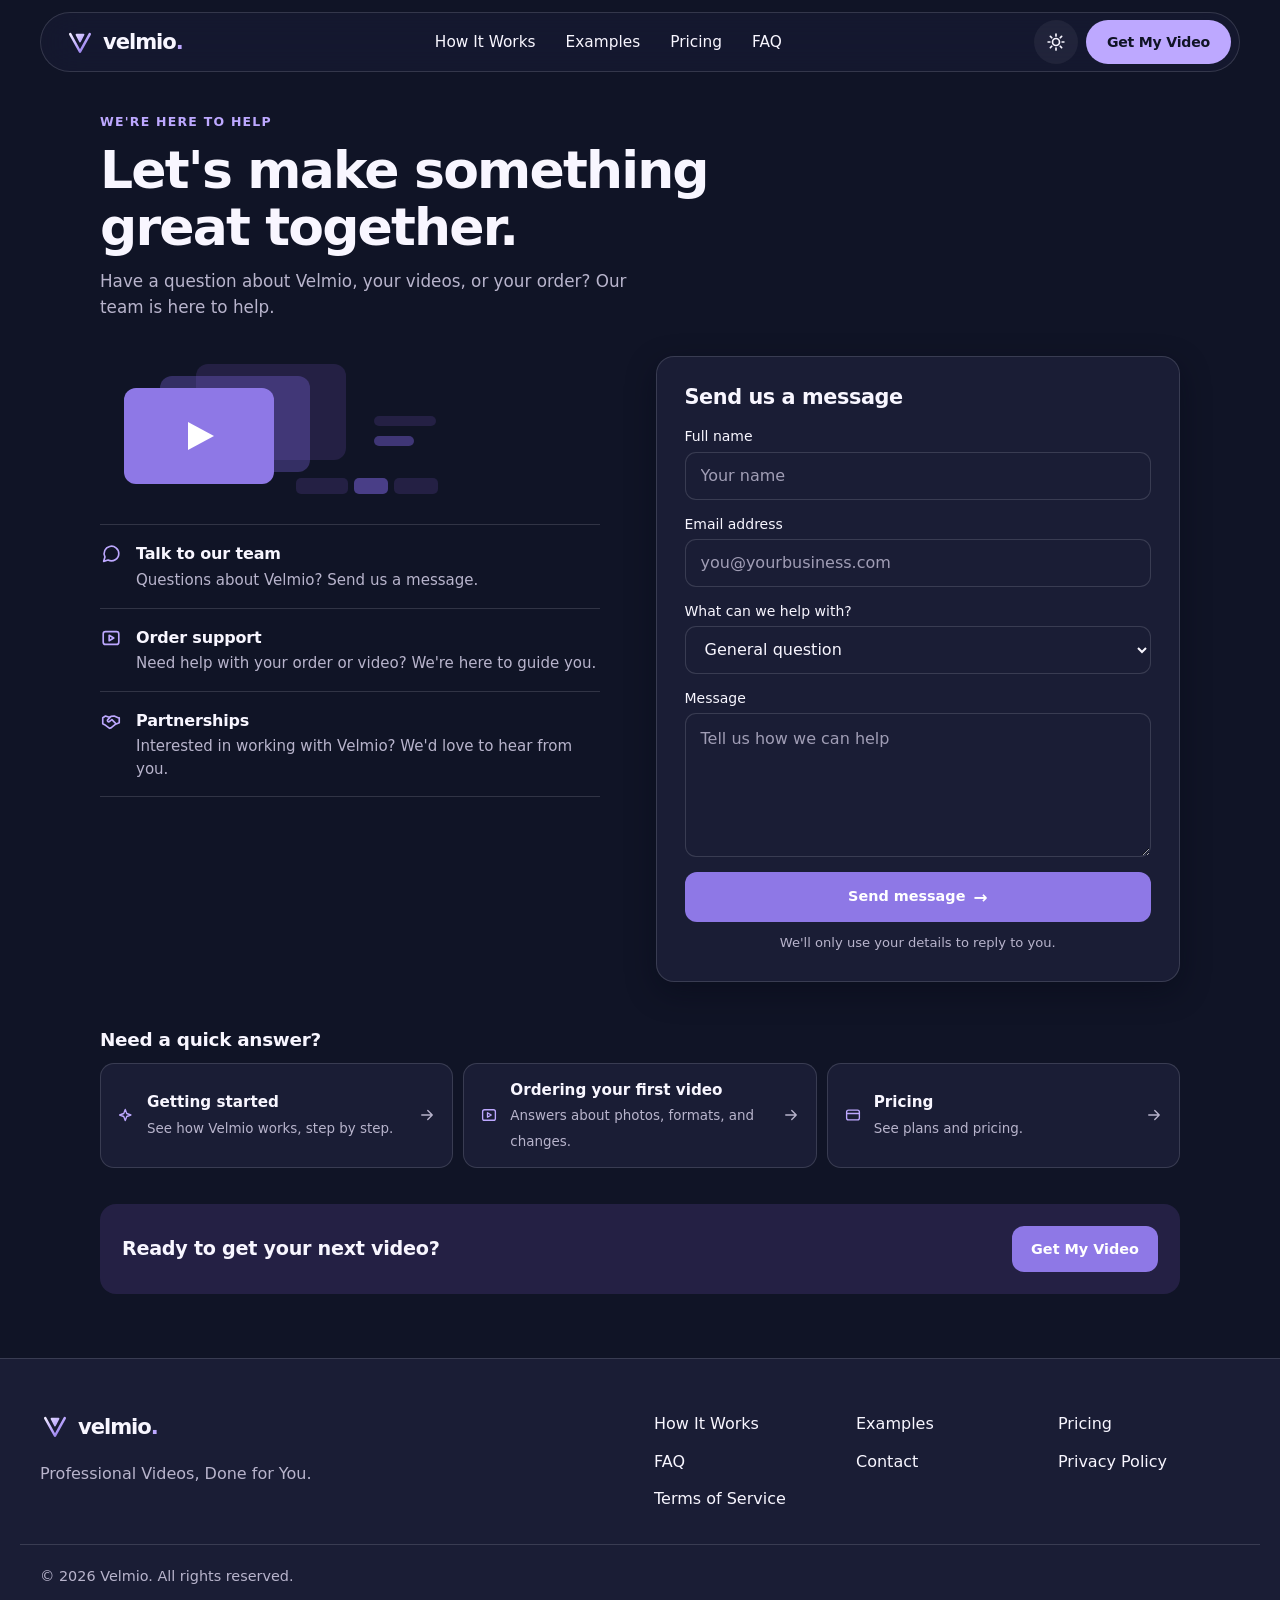
==== commit a01dd64c: "Update test site with the done-for-you order flow Co-Authored-By: Claude Opus 5.5 <noreply@anthropic" ====
--- a/contact/index.html
+++ b/contact/index.html
@@ -13,8 +13,8 @@
 
 <meta property="og:type" content="website">
 <meta property="og:site_name" content="Velmio">
-<meta property="og:title" content="Velmio | Your Photos. Beautiful Videos.">
-<meta property="og:description" content="Velmio is building an easier way to turn your business photos into promo videos for Instagram, TikTok, and Facebook. Sign up and make your first video.">
+<meta property="og:title" content="Velmio | Professional Videos for Your Business, Done for You">
+<meta property="og:description" content="Finally, you can get a professional video for your business. Tell us about your business and our team prepares a ready-to-post promo video for you.">
 
 <meta property="og:image:width" content="1200">
 <meta property="og:image:height" content="630">
@@ -47,11 +47,9 @@
     <div class="nav-links" id="nav-links">
       <a href="../#how">How It Works</a>
       <a href="../#examples">Examples</a>
-      <a href="../#benefits">Benefits</a>
       <a href="../#pricing">Pricing</a>
       <a href="../#faq">FAQ</a>
-      <a class="nav-menu-login" href="../signup/?mode=login" data-cta="nav_menu_login">Log in</a>
-      <a class="btn btn-primary nav-menu-cta" href="../signup/" data-cta="nav_menu">Get Started</a>
+      <a class="btn btn-primary nav-menu-cta" href="../#start" data-cta="nav_menu">Get My Video</a>
     </div>
     <div class="nav-actions">
       
@@ -60,8 +58,7 @@
   <svg class="i-moon" viewBox="0 0 24 24" width="20" height="20" fill="none" stroke="currentColor" stroke-width="2" stroke-linecap="round" stroke-linejoin="round" aria-hidden="true"><path d="M20.5 14.2A8.5 8.5 0 0 1 9.8 3.5a8.5 8.5 0 1 0 10.7 10.7z"/></svg>
 </button>
 
-      <a class="nav-login" href="../signup/?mode=login" data-cta="nav_login">Log in</a>
-      <a class="btn btn-primary btn-small nav-cta" href="../signup/" data-cta="nav">Get Started</a>
+      <a class="btn btn-primary btn-small nav-cta" href="../#start" data-cta="nav">Get My Video</a>
       <button class="nav-burger" type="button" aria-label="Open menu" aria-expanded="false" aria-controls="nav-links" data-nav-burger><span></span><span></span></button>
     </div>
   </nav>
@@ -73,14 +70,14 @@
 <div class="ct">
   <p class="ct-eyebrow">We're here to help</p>
   <h1>Let's make something great together.</h1>
-  <p class="ct-lede">Have a question about Velmio, your videos, or your account? Our team is here to help.</p>
+  <p class="ct-lede">Have a question about Velmio, your videos, or your order? Our team is here to help.</p>
 
   <div class="ct-grid">
     <div>
       <svg class="ct-art" viewBox="0 0 360 150" aria-hidden="true"><use href="#art-frames"/></svg>
       <ul class="ct-list">
         <li><svg class="ic" aria-hidden="true"><use href="#i-msg"/></svg><div><strong>Talk to our team</strong><p>Questions about Velmio? Send us a message.</p></div></li>
-        <li><svg class="ic" aria-hidden="true"><use href="#i-film"/></svg><div><strong>Product support</strong><p>Need help creating or editing a video? We're here to guide you.</p></div></li>
+        <li><svg class="ic" aria-hidden="true"><use href="#i-film"/></svg><div><strong>Order support</strong><p>Need help with your order or video? We're here to guide you.</p></div></li>
         <li><svg class="ic" aria-hidden="true"><use href="#i-handshake"/></svg><div><strong>Partnerships</strong><p>Interested in working with Velmio? We'd love to hear from you.</p></div></li>
       </ul>
       <p class="ct-direct" data-contact-row="email" hidden><a data-contact="email" href=""></a></p>
@@ -106,7 +103,7 @@
             <option value="General question">General question</option>
             <option value="Technical support">Technical support</option>
             <option value="Billing question">Billing question</option>
-            <option value="Video creation help">Video creation help</option>
+            <option value="Help with my order">Help with my order</option>
             <option value="Partnership inquiry">Partnership inquiry</option>
             <option value="Other">Other</option>
           </select>
@@ -135,14 +132,14 @@
     <h2>Need a quick answer?</h2>
     <div class="ct-cards">
       <a class="ct-card" href="../#how"><svg class="ic" aria-hidden="true"><use href="#i-spark-line"/></svg><span><strong>Getting started</strong><small>See how Velmio works, step by step.</small></span><svg class="ic" aria-hidden="true"><use href="#i-arrow"/></svg></a>
-      <a class="ct-card" href="../#faq"><svg class="ic" aria-hidden="true"><use href="#i-film"/></svg><span><strong>Creating your first video</strong><small>Answers about photos, scripts, and sizes.</small></span><svg class="ic" aria-hidden="true"><use href="#i-arrow"/></svg></a>
-      <a class="ct-card" href="../#pricing"><svg class="ic" aria-hidden="true"><use href="#i-card"/></svg><span><strong>Account &amp; billing</strong><small>See plans and pricing.</small></span><svg class="ic" aria-hidden="true"><use href="#i-arrow"/></svg></a>
+      <a class="ct-card" href="../#faq"><svg class="ic" aria-hidden="true"><use href="#i-film"/></svg><span><strong>Ordering your first video</strong><small>Answers about photos, formats, and changes.</small></span><svg class="ic" aria-hidden="true"><use href="#i-arrow"/></svg></a>
+      <a class="ct-card" href="../#pricing"><svg class="ic" aria-hidden="true"><use href="#i-card"/></svg><span><strong>Pricing</strong><small>See plans and pricing.</small></span><svg class="ic" aria-hidden="true"><use href="#i-arrow"/></svg></a>
     </div>
   </section>
 
   <section class="ct-final">
-    <h2>Ready to create your next video?</h2>
-    <a class="ui-btn primary" href="../app/" data-cta="contact">Open Velmio Studio</a>
+    <h2>Ready to get your next video?</h2>
+    <a class="ui-btn primary" href="../#start" data-cta="contact">Get My Video</a>
   </section>
 </div>
 
@@ -158,7 +155,7 @@
   <span class="logo-word">velmio<em>.</em></span>
 </span>
 
-      <p>Your Photos. Beautiful Videos.</p>
+      <p>Professional Videos, Done for You.</p>
       <p class="footer-contact" data-contact-row="email" hidden><a data-contact="email" href=""></a></p>
       <p class="footer-contact" data-contact-row="phone" hidden><a data-contact="phone" href=""></a></p>
     </div>
@@ -230,7 +227,7 @@
       </button>
     </header>
     <div class="chat-log" id="chat-log" role="log" aria-live="polite" tabindex="0">
-      <div class="chat-msg chat-bot">Hi, I'm Velmio's AI assistant. Ask me about pricing, how the studio works, or your account.</div>
+      <div class="chat-msg chat-bot">Hi, I'm Velmio's AI assistant. Ask me about pricing or how our service works.</div>
     </div>
     <div class="chat-starters" id="chat-starters">
       <button type="button">What does it cost?</button>
@@ -246,8 +243,7 @@
     <p class="chat-fine"><span>AI can make mistakes. Don't share passwords or payment details.</span> <a href="../privacy/#chat-assistant">How chats are handled</a></p>
   </section>
   <div id="chat-pages" hidden>
-    <a class="chat-link" data-page="get_started" href="../signup/">Get Started</a>
-    <a class="chat-link" data-page="log_in" href="../signup/?mode=login">Log in</a>
+    <a class="chat-link" data-page="get_started" href="../#start">Get My Video</a>
     <a class="chat-link" data-page="pricing" href="../#pricing">Pricing</a>
     <a class="chat-link" data-page="examples" href="../#examples">Examples</a>
     <a class="chat-link" data-page="faq" href="../#faq">FAQ</a>
--- a/assets/css/style.css
+++ b/assets/css/style.css
@@ -142,7 +142,6 @@
 .hero::before { content: ""; position: absolute; inset: 0; z-index: -1; background: radial-gradient(42% 22% at 50% 15%, rgba(var(--bg-rgb), .5), rgba(var(--bg-rgb), 0) 100%), radial-gradient(46% 26% at 82% 5%, rgba(120, 97, 216, .3), rgba(120, 97, 216, 0) 100%), radial-gradient(40% 24% at 8% 26%, rgba(var(--accent-rgb), .1), rgba(var(--accent-rgb), 0) 100%); }
 .hero::after { content: ""; position: absolute; inset: auto 0 0; height: 220px; z-index: -1; background: linear-gradient(180deg, rgba(var(--bg-rgb), 0), var(--bg)); }
 .hero-copy { display: flex; flex-direction: column; align-items: center; gap: 12px; text-align: center; }
-.prints { display: none; }
 .eyebrow { font: 600 .68rem/1.4 var(--head); letter-spacing: .16em; color: var(--lavender); }
 .hero h1 { max-width: 9.5em; }
 .grad { background: linear-gradient(100deg, var(--ivory) 0%, var(--lavender) 55%, var(--purple) 115%); -webkit-background-clip: text; background-clip: text; color: transparent; padding-right: .06em; }
@@ -174,8 +173,6 @@
 @keyframes travel-y { 0% { transform: translateY(0); opacity: 0; } 15%, 85% { opacity: 1; } 100% { transform: translateY(100%); opacity: 0; } }
 .ai-steps { display: flex; justify-content: center; gap: 6px; }
 .ai-steps li { padding: 5px 12px; border: 1px solid var(--glass-line); border-radius: 999px; background: var(--glass); font-size: .82rem; }
-.demo-after { display: flex; flex-direction: column; align-items: center; gap: 18px; padding-top: 44px; text-align: center; }
-.demo-after p { max-width: 22em; font: 500 clamp(1.2rem, 1rem + 1vw, 1.7rem)/1.28 var(--head); letter-spacing: -.03em; text-wrap: balance; }
 
 /* Player */
 .player { color: #F8F6FF; position: relative; width: 100%; aspect-ratio: 9 / 16; overflow: hidden; border-radius: 20px; background: var(--violet); isolation: isolate; box-shadow: 0 22px 50px var(--shadow-c); }
@@ -218,18 +215,12 @@
 .step-card h3 { margin: 6px 0 8px; font-size: 1.22rem; }
 .step-card p:last-child { color: var(--muted); }
 
-/* Benefits */
-.benefits-layout { display: grid; gap: 36px; }
-.benefits-head p { margin-top: 16px; max-width: 30em; color: var(--muted); font-size: 1.08rem; }
-.benefits-grid { display: grid; gap: 12px; }
-.benefit { padding: 26px; border: 1px solid var(--glass-line); border-radius: var(--radius); background: var(--glass); -webkit-backdrop-filter: blur(14px); backdrop-filter: blur(14px); transition: transform .25s ease, border-color .25s ease; }
-.benefit:hover { border-color: rgba(var(--accent-rgb), .45); }
-.benefit .icon { margin-bottom: 14px; color: var(--lavender); }
-.benefit p { margin-top: 6px; color: var(--muted); }
-
 /* Gallery */
 .gallery { display: flex; gap: 14px; margin-top: 40px; margin-inline: calc(var(--gutter) * -1); padding-inline: var(--gutter); overflow-x: auto; scroll-snap-type: x proximity; scrollbar-width: none; }
 .gallery::-webkit-scrollbar { display: none; }
+.sample-wide { max-width: 900px; margin: 40px auto 0; }
+.sample-wide .player { aspect-ratio: 16 / 9; }
+.sample-wide + .gallery { margin-top: 28px; }
 .sample { position: relative; flex: 0 0 min(66vw, 250px); min-width: 0; scroll-snap-align: center; transition: transform .25s ease; }
 .sample h3 { margin-top: 12px; font-size: .98rem; }
 .tag-float { position: absolute; z-index: 5; top: 12px; left: 12px; }
@@ -251,6 +242,96 @@
 .plan-featured { border-color: transparent; background: linear-gradient(var(--violet), var(--violet)) padding-box, linear-gradient(150deg, var(--lavender), var(--purple) 55%, rgba(120, 97, 216, .25)) border-box; box-shadow: 0 30px 80px rgba(120, 97, 216, .28); }
 .plan-badge { position: absolute; top: 0; left: 50%; transform: translate(-50%, -50%); padding: 5px 14px; border-radius: 999px; background: var(--lavender); color: var(--bg); font: 600 .74rem/1.3 var(--head); white-space: nowrap; }
 
+.plan-save { margin: -12px 0 18px; color: var(--lavender); font: 600 .95rem/1.3 var(--head); }
+
+/* VSL offer page */
+.wrap-mid { width: 100%; max-width: 980px; margin-inline: auto; padding-left: var(--gutter); padding-right: max(20px, env(safe-area-inset-right, 0px)); }
+.hero-vsl { padding-bottom: 44px; }
+.vsl-grid { display: grid; gap: 22px; grid-template-areas: "copy" "stage" "action"; grid-template-columns: minmax(0, 1fr); }
+.vsl-copy { grid-area: copy; display: flex; flex-direction: column; align-items: center; gap: 12px; text-align: center; }
+.hero-vsl h1 { max-width: none; font-size: clamp(2.15rem, 1.5rem + 2.9vw, 4.2rem); line-height: 1.08; }
+.vsl-stage { grid-area: stage; position: relative; isolation: isolate; display: flex; flex-direction: column; align-items: center; gap: 14px; padding: 16px; border: 1px solid var(--glass-line); border-radius: 28px; background: var(--glass-strong); box-shadow: var(--shadow), inset 0 1px 0 rgba(var(--fg-rgb), .12); overflow: hidden; }
+.vsl-backdrop { position: absolute; inset: 0; z-index: -1; width: 100%; height: 100%; object-fit: cover; filter: blur(46px) saturate(1.25); opacity: .5; transform: scale(1.2); }
+.vsl-player { position: relative; width: min(290px, 78%); }
+.vsl-chips { display: grid; grid-template-columns: repeat(2, minmax(0, 1fr)); gap: 8px; width: 100%; }
+.vsl-chips li { display: flex; align-items: center; justify-content: center; min-height: 44px; padding: 6px 10px; border: 1px solid var(--glass-line); border-radius: 14px; background: rgba(var(--panel-rgb), .78); font: 600 .84rem/1.25 var(--head); letter-spacing: -.015em; text-align: center; }
+.vsl-action { grid-area: action; display: flex; flex-direction: column; align-items: center; gap: 12px; text-align: center; }
+.btn-vsl { width: 100%; max-width: 440px; min-height: 66px; font-size: 1.14rem; box-shadow: 0 16px 44px rgba(var(--accent-rgb), .34); }
+.vsl-price { color: var(--muted); font-size: .95rem; line-height: 1.4; }
+.vsl-trust { display: flex; flex-wrap: wrap; justify-content: center; gap: 6px 18px; color: var(--lede); font-size: .92rem; }
+.vsl-trust li::before, .vsl-done li::before, .vsl-list li::before { content: "✓"; margin-inline-end: 8px; color: var(--lavender); font-weight: 700; }
+.vsl-cta { display: flex; flex-direction: column; align-items: center; gap: 12px; margin-top: 48px; text-align: center; }
+.vsl-question { margin-top: 18px; max-width: 24em; font: 600 clamp(1.15rem, 1rem + .8vw, 1.6rem)/1.3 var(--head); letter-spacing: -.025em; text-wrap: balance; }
+.vsl-vs { display: grid; gap: 14px; margin-top: 40px; }
+.vsl-side { padding: 26px; border: 1px solid var(--glass-line); border-radius: var(--radius); background: var(--glass); }
+.vsl-side.is-yes { border-color: transparent; background: linear-gradient(var(--violet), var(--violet)) padding-box, linear-gradient(150deg, var(--lavender), var(--purple) 55%, rgba(120, 97, 216, .25)) border-box; box-shadow: 0 24px 60px rgba(120, 97, 216, .22); }
+.vsl-list { display: grid; gap: 10px; margin-top: 14px; }
+.vsl-list.is-no { color: var(--muted); }
+.vsl-list.is-no li::before { content: "✕"; color: var(--muted); }
+.vsl-table-wrap { margin-top: 40px; border: 1px solid var(--glass-line); border-radius: var(--radius); background: var(--glass); overflow: hidden; }
+.vsl-table { width: 100%; border-collapse: collapse; table-layout: fixed; font-size: clamp(.8rem, .74rem + .3vw, 1rem); line-height: 1.3; }
+.vsl-table th, .vsl-table td { padding: 15px 8px; border-bottom: 1px solid var(--glass-line); text-align: center; font-weight: 400; overflow-wrap: break-word; hyphens: auto; }
+.vsl-table tr:last-child th, .vsl-table tr:last-child td { border-bottom: 0; }
+.vsl-table thead th { font: 600 clamp(.8rem, .74rem + .3vw, 1rem)/1.25 var(--head); letter-spacing: -.015em; }
+.vsl-table tbody th { padding-inline-start: 14px; font-weight: 500; text-align: start; }
+.vsl-table td:not(:last-child) { color: var(--muted); }
+.vsl-table thead th:last-child, .vsl-table td:last-child { background: rgba(var(--accent-rgb), .13); color: var(--ivory); font-weight: 600; }
+.vsl-subhead { margin-top: 52px; font-size: clamp(1.25rem, 1.1rem + .7vw, 1.65rem); }
+.vsl-done { display: grid; gap: 10px; margin-top: 22px; }
+.vsl-done li { padding: 15px 18px; border: 1px solid var(--glass-line); border-radius: 16px; background: var(--glass); font-weight: 500; }
+.vsl-note { max-width: 44em; margin-top: 20px; color: var(--muted); font-size: .9rem; line-height: 1.45; }
+.vsl-assure { margin-top: 30px; }
+#demo { margin-top: 40px; }
+
+/* Order form */
+.ob-card { max-width: 760px; margin: 40px auto 0; padding: 24px 18px; border: 1px solid var(--glass-line); border-radius: 26px; background: var(--bg); box-shadow: var(--shadow); }
+.ob-steps { display: grid; grid-template-columns: repeat(4, minmax(0, 1fr)); gap: 6px; margin-bottom: 24px; }
+.ob-steps li { padding-top: 9px; border-top: 3px solid var(--glass-line); color: var(--muted); font: 600 .82rem/1.25 var(--head); letter-spacing: -.01em; }
+.ob-steps li.is-on { border-color: var(--lavender); color: var(--ivory); }
+.ob-grid { display: grid; gap: 0 14px; }
+.ob-sub { margin-top: 10px; font-size: 1.02rem; }
+.ob-help { margin-top: 4px; color: var(--muted); font-size: .9rem; line-height: 1.45; }
+.ob-files { display: grid; gap: 10px; margin-top: 14px; }
+.ob-file { display: flex; flex-direction: column; align-items: flex-start; gap: 7px; padding: 14px; border: 1px dashed rgba(var(--fg-rgb), .26); border-radius: 15px; }
+.ob-file-label { font: 500 .88rem/1.3 var(--head); }
+.ob-file-btn { display: inline-flex; align-items: center; min-height: 44px; padding: 0 16px; border: 1px solid rgba(var(--accent-rgb), .55); border-radius: 999px; color: var(--lavender); font: 600 .88rem/1.2 var(--head); cursor: pointer; }
+.ob-file-btn:hover, .ob-file-btn:focus-within { background: rgba(var(--accent-rgb), .12); }
+.ob-file small { color: var(--muted); font-size: .84rem; }
+.ob-more { margin-top: 16px; border-block: 1px solid var(--glass-line); }
+.ob-more summary { min-height: 52px; padding-block: 15px; font: 500 .95rem/1.3 var(--head); cursor: pointer; }
+.ob-more[open] { padding-bottom: 4px; }
+.ob-next { display: flex; width: 100%; max-width: none; margin-top: 20px; }
+.ob-fine { margin-top: 12px; color: var(--muted); font-size: .84rem; line-height: 1.45; text-align: center; }
+.ob-percent { font: 600 clamp(2.6rem, 2rem + 2.6vw, 3.6rem)/1 var(--head); letter-spacing: -.04em; text-align: center; }
+.ob-bar { height: 8px; margin-top: 16px; border-radius: 999px; background: var(--glass-line); overflow: hidden; }
+.ob-bar i { display: block; width: 0; height: 100%; border-radius: 999px; background: var(--lavender); transition: width .25s ease; }
+.ob-status { margin-top: 12px; color: var(--muted); text-align: center; }
+.ob-analysis { margin-bottom: 20px; padding: 18px; border: 1px solid rgba(var(--accent-rgb), .45); border-radius: 18px; background: rgba(var(--accent-rgb), .09); }
+.ob-analysis h3 { font-size: 1.15rem; }
+.ob-analysis dl { display: grid; gap: 12px; margin: 12px 0 0; }
+.ob-analysis dt { color: var(--muted); font-size: .84rem; }
+.ob-analysis dd { margin: 2px 0 0; overflow-wrap: anywhere; }
+.ob-analysis ul { display: grid; gap: 4px; padding-inline-start: 18px; list-style: disc; }
+#ob-payment .pay-test { margin-top: 0; }
+.ob-summary { margin-bottom: 20px; padding: 16px 18px; border: 1px solid var(--glass-line); border-radius: 16px; background: var(--bg-2); }
+.ob-summary h3 { margin-bottom: 8px; font-size: 1.02rem; }
+.ob-sum-line, .ob-sum-total { display: flex; justify-content: space-between; gap: 12px; }
+.ob-sum-line { color: var(--muted); }
+.ob-sum-total { align-items: baseline; margin-top: 10px; padding-top: 10px; border-top: 1px solid var(--glass-line); font: 600 1rem/1.3 var(--head); }
+.ob-sum-total strong { font-size: 1.7rem; letter-spacing: -.03em; }
+.ob-first { margin-top: 12px; }
+.ob-grid-tight { grid-template-columns: repeat(2, minmax(0, 1fr)); }
+.ob-method-head { display: flex; flex-wrap: wrap; align-items: baseline; justify-content: space-between; gap: 4px 12px; margin-top: 8px; }
+.ob-method-head .auth-link { min-height: 44px; font-size: .92rem; }
+.ob-back { display: block; min-height: 44px; margin: 8px auto 0; }
+.ob-done { display: flex; flex-direction: column; align-items: center; gap: 10px; padding-block: 10px; text-align: center; }
+.ob-done h3 { font-size: clamp(1.5rem, 1.2rem + 1.4vw, 2.1rem); }
+.ob-done h3:focus { outline: none; }
+.ob-done p { max-width: 34em; }
+.ob-mark { display: grid; place-items: center; width: 62px; height: 62px; border-radius: 50%; background: rgba(var(--accent-rgb), .16); color: var(--lavender); font-size: 1.6rem; font-weight: 700; }
+.ob-order { margin-top: 6px; padding: 10px 18px; border: 1px solid var(--glass-line); border-radius: 12px; color: var(--muted); }
+.ob-order strong { color: var(--ivory); }
+
 /* Sign up / log in */
 .auth { display: grid; min-height: 100vh; min-height: 100dvh; }
 .auth-main { display: flex; flex-direction: column; padding: calc(env(safe-area-inset-top, 0px) + 22px) var(--gutter) 28px; }
@@ -261,15 +342,22 @@
 .auth-card h1:focus { outline: none; }
 .auth-sub { margin-top: 6px; color: var(--muted); }
 .plan-chip { display: inline-block; margin-top: 14px; padding: 5px 12px; border: 1px solid rgba(var(--accent-rgb), .4); border-radius: 999px; color: var(--lavender); font-size: .86rem; }
-.auth-google { margin-top: 22px; }
-.auth-google[hidden] + form { margin-top: 22px; }
-.auth-divider { display: flex; align-items: center; gap: 12px; margin: 16px 0; color: var(--muted); font-size: .86rem; }
-.auth-divider::before, .auth-divider::after { content: ""; flex: 1; height: 1px; background: var(--glass-line); }
+#signup-form { margin-top: 22px; }
+.plan-pick { display: grid; gap: 8px; margin: 2px 0 16px; padding: 0; border: 0; }
+.plan-pick legend { padding: 0; margin-bottom: 6px; font: 500 .88rem/1.3 var(--head); }
+.plan-pick label { display: flex; align-items: center; gap: 10px; min-height: 54px; padding: 8px 14px; border: 1px solid rgba(var(--fg-rgb), .24); border-radius: 13px; cursor: pointer; }
+.plan-pick label:has(input:checked) { border-color: var(--lavender); background: rgba(var(--accent-rgb), .1); }
+.plan-pick input { width: 18px; height: 18px; accent-color: var(--lavender); }
+.plan-pick strong { display: block; font-weight: 600; line-height: 1.25; }
+.plan-pick small { color: var(--muted); font-size: .86rem; }
+#pay-step { margin-top: 18px; }
+.pay-line { display: flex; justify-content: space-between; gap: 12px; padding: 14px 0; border-block: 1px solid var(--glass-line); }
+.pay-confirm { margin-top: 14px; color: var(--muted); font-size: .92rem; line-height: 1.45; }
+.pay-test { margin: 14px 0; padding: 10px 14px; border: 1px dashed var(--lavender); border-radius: 12px; color: var(--muted); font-size: .92rem; line-height: 1.45; }
+.pay-test strong { color: var(--ivory); }
+.auth-resend { margin: -4px 0 10px; font-size: .92rem; }
+.auth-resend:has(button[hidden]) { display: none; }
 #signup-form { margin-top: 20px; }
-.auth-google-btn { display: flex; align-items: center; justify-content: center; gap: 12px; width: 100%; height: 54px; padding: 0 15px; border: 1px solid rgba(var(--fg-rgb), .24); border-radius: 13px; background: transparent; color: var(--ivory); font: 500 1rem/1.2 var(--body); cursor: pointer; transition: border-color .15s ease, background-color .15s ease; }
-.auth-google-btn:hover:not(:disabled) { border-color: var(--lavender); background: var(--glass); }
-.auth-google-btn:disabled { opacity: .6; cursor: default; }
-.auth-g { display: grid; place-items: center; width: 26px; height: 26px; border-radius: 6px; background: #fff; }
 .auth-label-row { display: flex; align-items: baseline; justify-content: space-between; gap: 12px; }
 .auth-link { padding: 0; border: 0; background: none; color: var(--lavender); font: inherit; text-decoration: underline; text-underline-offset: 2px; cursor: pointer; }
 .auth-pass { position: relative; }
@@ -390,10 +478,8 @@
 .motion .reveal { opacity: 0; transform: translateY(20px); transition: opacity .7s ease, transform .7s cubic-bezier(.2, .7, .2, 1); }
 .motion .reveal.is-in { opacity: 1; transform: none; }
 
-@keyframes bob { from { transform: rotate(var(--r)) translateY(0); } to { transform: rotate(calc(var(--r) + 2deg)) translateY(-16px); } }
-
 @media (hover: hover) {
-  .motion .benefit.reveal.is-in:hover, .benefit:hover, .step-card:hover { transform: translateY(-4px); }
+  .step-card:hover { transform: translateY(-4px); }
   .step-card:hover { border-color: rgba(var(--accent-rgb), .45); }
   .motion .sample.reveal.is-in:hover, .sample:hover { transform: translateY(-5px); }
 }
@@ -402,8 +488,15 @@
   .btn-row { flex-direction: row; justify-content: center; width: auto; }
   .auth-card { padding: 36px; }
   .contact-card { padding: 34px; }
-  .benefits-grid { grid-template-columns: repeat(2, minmax(0, 1fr)); }
   .consent { left: 20px; bottom: 20px; right: auto; }
+}
+
+@media (min-width: 640px) {
+  .ob-card { padding: 34px; }
+  .ob-grid { grid-template-columns: repeat(2, minmax(0, 1fr)); }
+  .ob-files { grid-template-columns: repeat(3, minmax(0, 1fr)); }
+  .vsl-vs { grid-template-columns: repeat(2, minmax(0, 1fr)); }
+  .vsl-done { grid-template-columns: repeat(2, minmax(0, 1fr)); }
 }
 
 @media (min-width: 768px) {
@@ -432,6 +525,24 @@
 }
 
 @media (min-width: 1024px) {
+  .hero-vsl { padding-top: 128px; padding-bottom: 72px; }
+  .vsl-grid { grid-template-areas: "copy stage" "action stage"; grid-template-columns: minmax(0, 1.12fr) minmax(0, .88fr); grid-template-rows: auto 1fr; gap: 26px 56px; align-items: start; }
+  .vsl-copy { align-items: flex-start; align-self: end; text-align: start; gap: 16px; }
+  .vsl-action { align-items: flex-start; text-align: start; }
+  .vsl-trust { justify-content: flex-start; }
+  .vsl-assure { justify-content: center; }
+  .vsl-stage { display: block; padding: 22px 0; }
+  .vsl-player { width: 280px; margin-inline: auto; }
+  .vsl-chips { display: block; position: absolute; inset: 0; width: auto; pointer-events: none; }
+  .vsl-chips li { position: absolute; max-width: 152px; min-height: 0; padding: 9px 12px; box-shadow: 0 12px 28px var(--shadow-c); }
+  .vsl-chips li:nth-child(1) { inset-inline-start: 12px; top: 16%; }
+  .vsl-chips li:nth-child(2) { inset-inline-end: 12px; top: 33%; }
+  .vsl-chips li:nth-child(3) { inset-inline-start: 12px; top: 56%; }
+  .vsl-chips li:nth-child(4) { inset-inline-end: 12px; top: 74%; }
+  .vsl-done { grid-template-columns: repeat(3, minmax(0, 1fr)); }
+  .vsl-table th, .vsl-table td { padding: 18px 14px; }
+  .vsl-table tbody th { padding-inline-start: 22px; }
+
   .nav { padding-left: 24px; }
   .nav-links { position: static; display: flex; flex-direction: row; gap: 4px; padding: 0; border: 0; background: none; box-shadow: none; }
   .nav-links a:not(.btn) { padding: 8px 13px; font-size: .96rem; }
@@ -453,7 +564,6 @@
   .step-node .icon { width: 30px; height: 30px; }
   .step-card { width: 100%; padding: 28px; text-align: center; }
 
-  .benefits-layout { grid-template-columns: minmax(0, 5fr) minmax(0, 7fr); gap: 60px; align-items: center; }
   .plans { grid-template-columns: repeat(2, minmax(0, 1fr)); align-items: stretch; }
   .plan { padding: 40px 36px; }
   .nav-login { display: inline-block; }
@@ -465,21 +575,8 @@
   .footer-links { grid-template-columns: repeat(3, minmax(0, 1fr)); }
 }
 
-@media (min-width: 1280px) {
-  .prints { display: block; position: absolute; inset: 0; z-index: -1; overflow: hidden; pointer-events: none; }
-  .print { position: absolute; width: clamp(108px, 10.4vw, 158px); height: auto; padding: 6px; border-radius: 16px; background: rgba(248, 246, 255, .94); box-shadow: 0 26px 54px var(--shadow-c); transform: rotate(var(--r)); }
-  .p1 { left: 4vw; top: 190px; --r: -9deg; }
-  .p2 { left: 9vw; top: 440px; width: clamp(92px, 8.8vw, 132px); --r: 6deg; }
-  .p3 { right: 4vw; top: 170px; --r: 8deg; }
-  .p4 { right: 9vw; top: 430px; width: clamp(92px, 8.8vw, 132px); --r: -7deg; }
-  .motion .print { animation: bob 8s ease-in-out infinite alternate; }
-  .motion .p2 { animation-delay: -3s; }
-  .motion .p3 { animation-delay: -5s; }
-  .motion .p4 { animation-delay: -1.5s; }
-}
-
-@media (min-width: 1280px) {
-  .gallery { display: grid; grid-template-columns: repeat(6, minmax(0, 1fr)); gap: 16px; margin-inline: 0; padding-inline: 0; overflow: visible; }
+@media (min-width: 1024px) {
+  .gallery { display: grid; grid-template-columns: repeat(4, minmax(0, 1fr)); gap: 16px; margin-inline: 0; padding-inline: 0; overflow: visible; }
   .sample { flex: none; }
 }
 
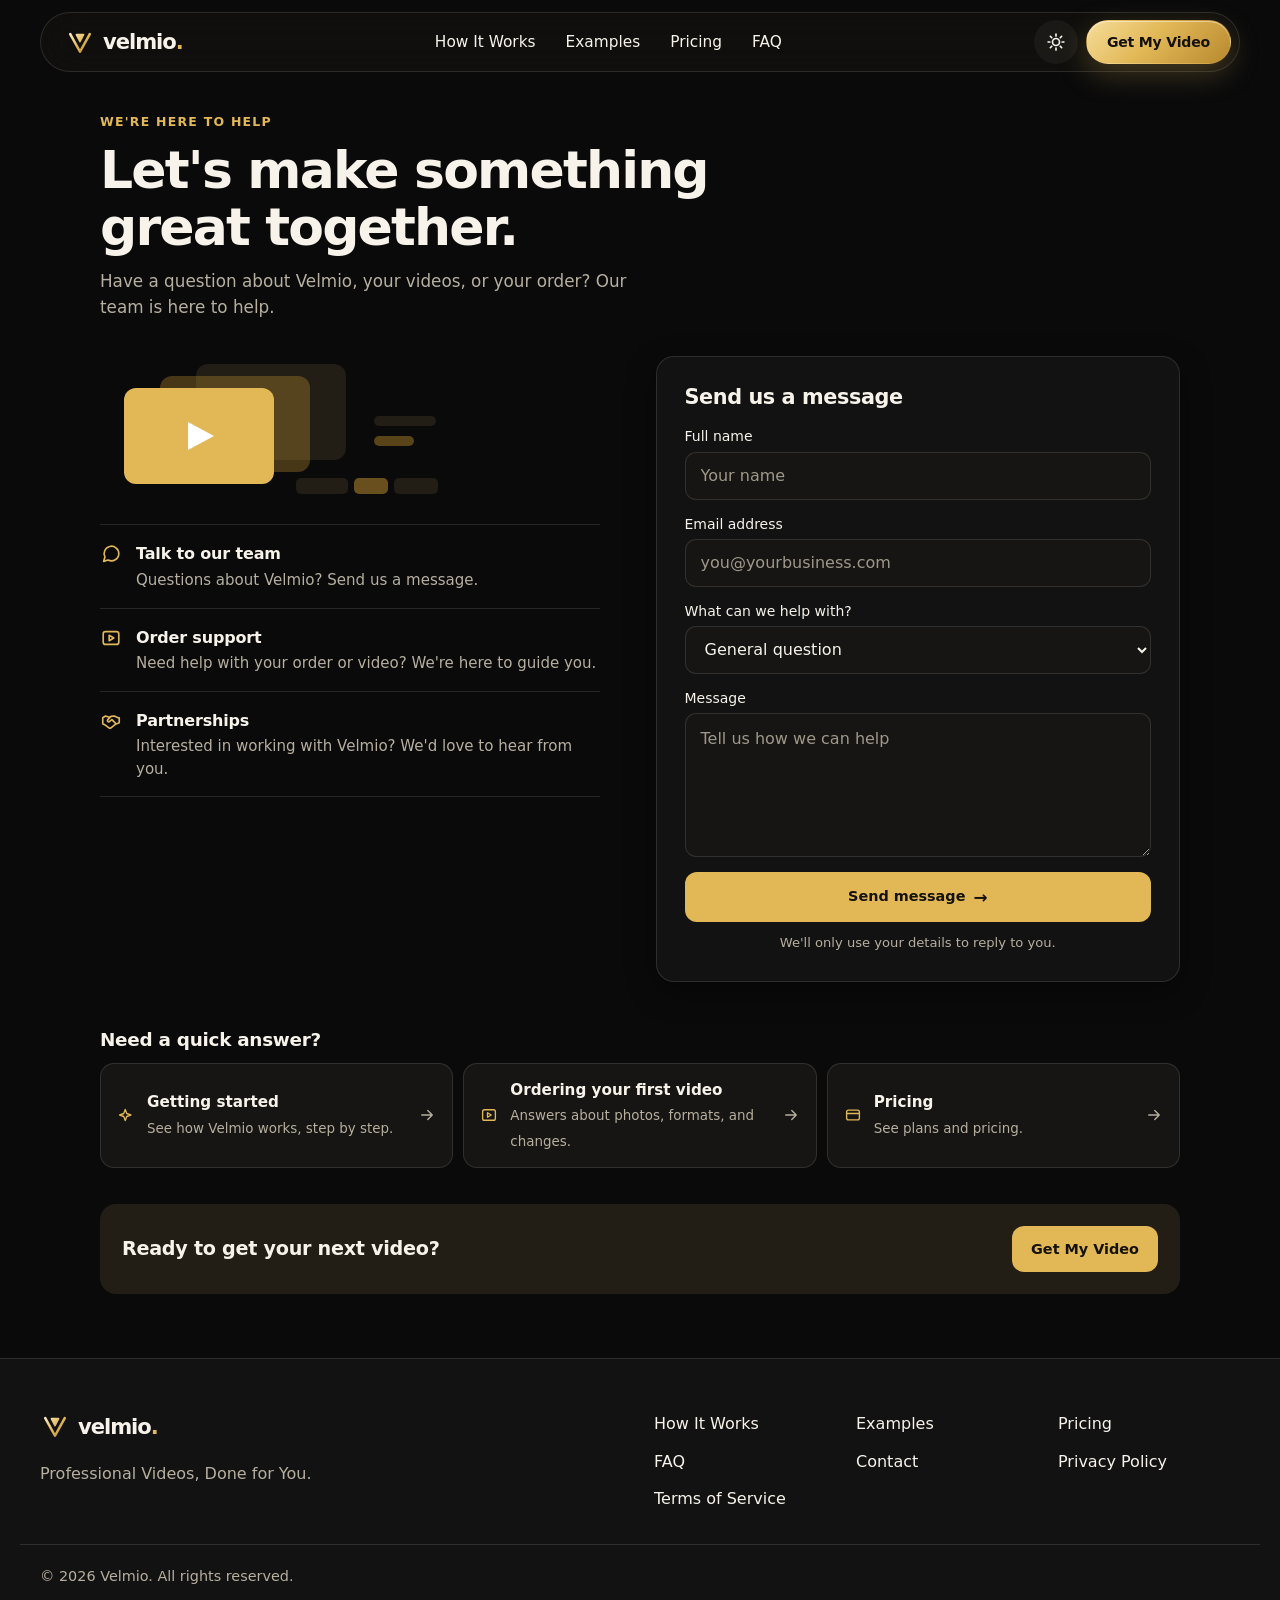
==== commit 47854e24: "Update test site: revenue guarantee, example descriptions, no chat or accounts" ====
--- a/contact/index.html
+++ b/contact/index.html
@@ -8,7 +8,7 @@
 <script src="../assets/js/i18n.js"></script>
 <title>Contact | Velmio</title>
 <meta name="description" content="How to reach Velmio.">
-<meta name="theme-color" content="#101426">
+<meta name="theme-color" content="#0A0A0B">
 
 
 <meta property="og:type" content="website">
@@ -30,7 +30,6 @@
 <script>if(!matchMedia('(prefers-reduced-motion: reduce)').matches&&'IntersectionObserver' in window)document.documentElement.classList.add('motion');</script>
 <script defer src="../assets/js/config.js"></script>
 <script defer src="../assets/js/main.js"></script>
-<script defer src="../assets/js/chat.js"></script>
 </head>
 <body class="page-contact vm-ui">
 <a class="skip-link" href="#main">Skip to content</a>
@@ -214,45 +213,6 @@
 </defs></svg>
 
 
-<div class="chat" id="chat" hidden>
-  <button class="chat-launch" type="button" id="chat-launch" aria-expanded="false" aria-controls="chat-panel" aria-label="Open chat assistant">
-    <svg class="i-spark" viewBox="0 0 24 24" width="18" height="18" fill="currentColor" aria-hidden="true"><path d="M11 3.5 13 9l5.500 2-5.500 2-2 5.500L9 13l-5.500-2L9 9zM18.500 2l.9 2.600L22 5.500l-2.600.9-.9 2.600-.9-2.600L15 5.500l2.600-.9z"/></svg>
-    <span>Ask Velmio</span>
-  </button>
-  <section class="chat-panel" id="chat-panel" role="dialog" aria-label="Velmio assistant" hidden>
-    <header class="chat-head">
-      <p><strong>Velmio assistant</strong> <span class="tag">AI</span></p>
-      <button class="chat-close" type="button" id="chat-close" aria-label="Close chat">
-        <svg viewBox="0 0 24 24" width="20" height="20" fill="none" stroke="currentColor" stroke-width="2" stroke-linecap="round" aria-hidden="true"><path d="M6 6l12 12M18 6 6 18"/></svg>
-      </button>
-    </header>
-    <div class="chat-log" id="chat-log" role="log" aria-live="polite" tabindex="0">
-      <div class="chat-msg chat-bot">Hi, I'm Velmio's AI assistant. Ask me about pricing or how our service works.</div>
-    </div>
-    <div class="chat-starters" id="chat-starters">
-      <button type="button">What does it cost?</button>
-      <button type="button">How does it work?</button>
-      <button type="button">I need to talk to a person</button>
-    </div>
-    <form class="chat-form" id="chat-form">
-      <textarea id="chat-input" rows="1" maxlength="1000" dir="auto" placeholder="Type your question" aria-label="Type your question"></textarea>
-      <button class="chat-send" type="submit" id="chat-send" aria-label="Send">
-        <svg viewBox="0 0 24 24" width="20" height="20" fill="none" stroke="currentColor" stroke-width="2.2" stroke-linecap="round" stroke-linejoin="round" aria-hidden="true"><path d="M12 19V5M6 11l6-6 6 6"/></svg>
-      </button>
-    </form>
-    <p class="chat-fine"><span>AI can make mistakes. Don't share passwords or payment details.</span> <a href="../privacy/#chat-assistant">How chats are handled</a></p>
-  </section>
-  <div id="chat-pages" hidden>
-    <a class="chat-link" data-page="get_started" href="../#start">Get My Video</a>
-    <a class="chat-link" data-page="pricing" href="../#pricing">Pricing</a>
-    <a class="chat-link" data-page="examples" href="../#examples">Examples</a>
-    <a class="chat-link" data-page="faq" href="../#faq">FAQ</a>
-    <a class="chat-link" data-page="contact" href="../contact/">Contact</a>
-    <a class="chat-link" data-page="privacy" href="../privacy/">Privacy Policy</a>
-    <a class="chat-link" data-page="terms" href="../terms/">Terms of Service</a>
-  </div>
-</div>
-
 <section class="consent" id="cookie-banner" aria-label="Cookie choices" hidden>
   <p>We'd like to use cookies to measure visits and ads. See our <a href="../privacy/">Privacy Policy</a>.</p>
   <div class="consent-actions">
@@ -261,4 +221,4 @@
   </div>
 </section>
 </body>
-</html>
+</html>
--- a/assets/css/style.css
+++ b/assets/css/style.css
@@ -5,28 +5,31 @@
 @font-face { font-family: "DM Sans"; src: url("../fonts/dm-sans.woff2") format("woff2"); font-weight: 100 1000; font-display: swap; }
 
 :root {
-  --bg: #101426;
-  --bg-2: #1A1D35;
-  --violet: #242044;
-  --purple: #7861D8;
-  --lavender: #BDA8FF;
-  --ivory: #F8F6FF;
-  --muted: #B8B4CC;
-  --glass: rgba(248, 246, 255, .055);
-  --glass-strong: rgba(36, 32, 68, .62);
-  --glass-line: rgba(248, 246, 255, .14);
-  --error: #FFB4C0;
-  --fg-rgb: 248, 246, 255;
-  --bg-rgb: 16, 20, 38;
-  --panel-rgb: 26, 29, 53;
-  --accent-rgb: 189, 168, 255;
-  --tag-bg: rgba(36, 32, 68, .85);
-  --lede: #D3D0E2;
-  --shadow-c: rgba(5, 7, 20, .55);
-  --logo-a: #F8F6FF;
-  --logo-b: #BDA8FF;
-  --logo-c: #7861D8;
-  --shadow: 0 30px 70px rgba(5, 7, 20, .45);
+  --bg: #0A0A0B;
+  --bg-2: #121213;
+  --violet: #1B1813;
+  --purple: #B8892E;
+  --lavender: #E2B857;
+  --ivory: #F7F3EA;
+  --muted: #B7AF9F;
+  --glass: rgba(247, 243, 234, .045);
+  --glass-strong: rgba(24, 21, 16, .7);
+  --glass-line: rgba(247, 243, 234, .12);
+  --error: #FFB4A8;
+  --fg-rgb: 247, 243, 234;
+  --bg-rgb: 10, 10, 11;
+  --panel-rgb: 22, 20, 16;
+  --accent-rgb: 226, 184, 87;
+  --tag-bg: rgba(20, 18, 14, .85);
+  --lede: #D8D0C0;
+  --shadow-c: rgba(0, 0, 0, .6);
+  --logo-a: #FFF3D1;
+  --logo-b: #E2B857;
+  --logo-c: #B8892E;
+  --shadow: 0 30px 70px rgba(0, 0, 0, .5);
+  --gold-grad: linear-gradient(135deg, #F6DD9A 0%, #E2B857 45%, #B8892E 100%);
+  --text-grad: linear-gradient(100deg, #FFF3D1 0%, #E8C26A 45%, #B8892E 100%);
+  --on-gold: #15120C;
   --head: "Sora", system-ui, -apple-system, "Segoe UI", sans-serif;
   --body: "DM Sans", system-ui, -apple-system, "Segoe UI", sans-serif;
   --radius: 24px;
@@ -35,28 +38,29 @@
 }
 
 :root[data-theme="light"] {
-  --bg: #F7F5FD;
-  --bg-2: #EFEBFA;
-  --violet: #E4DCF8;
-  --purple: #6247C9;
-  --lavender: #5A3FC4;
-  --ivory: #1B1830;
-  --muted: #57516E;
-  --glass: rgba(27, 24, 48, .04);
-  --glass-strong: rgba(255, 255, 255, .74);
-  --glass-line: rgba(27, 24, 48, .13);
+  --bg: #FAF7F0;
+  --bg-2: #F2ECDF;
+  --violet: #EFE5CF;
+  --purple: #A57B1F;
+  --lavender: #8A6416;
+  --ivory: #17140E;
+  --muted: #5C5446;
+  --glass: rgba(23, 20, 14, .04);
+  --glass-strong: rgba(255, 255, 255, .78);
+  --glass-line: rgba(23, 20, 14, .13);
   --error: #B3261E;
-  --shadow: 0 24px 60px rgba(60, 48, 130, .16);
-  --fg-rgb: 27, 24, 48;
-  --bg-rgb: 247, 245, 253;
+  --shadow: 0 24px 60px rgba(90, 66, 18, .16);
+  --fg-rgb: 23, 20, 14;
+  --bg-rgb: 250, 247, 240;
   --panel-rgb: 255, 255, 255;
-  --accent-rgb: 90, 63, 196;
+  --accent-rgb: 165, 123, 31;
   --tag-bg: rgba(255, 255, 255, .92);
-  --lede: #3D3856;
-  --shadow-c: rgba(60, 48, 130, .24);
-  --logo-a: #1B1830;
-  --logo-b: #6247C9;
-  --logo-c: #8B75E2;
+  --lede: #3D372B;
+  --shadow-c: rgba(90, 66, 18, .22);
+  --logo-a: #17140E;
+  --logo-b: #A57B1F;
+  --logo-c: #C9A24B;
+  --text-grad: linear-gradient(100deg, #6E4F10 0%, #A57B1F 50%, #6E4F10 100%);
   color-scheme: light;
 }
 
@@ -86,8 +90,10 @@
 /* Buttons */
 .btn { display: inline-flex; align-items: center; justify-content: center; min-height: 56px; padding: 0 30px; border: 1px solid transparent; border-radius: 999px; font: 600 1rem/1.2 var(--head); letter-spacing: -.015em; text-decoration: none; text-align: center; cursor: pointer; transition: transform .2s ease, background-color .2s ease, border-color .2s ease; }
 .btn:hover { transform: translateY(-2px); }
-.btn-primary { background: var(--lavender); color: var(--bg); }
-.btn-primary:hover { background: var(--ivory); }
+.btn-primary { position: relative; overflow: hidden; background: var(--gold-grad); color: var(--on-gold); box-shadow: 0 10px 30px rgba(226, 184, 87, .26), inset 0 1px 0 rgba(255, 255, 255, .45); }
+.btn-primary::after { content: ""; position: absolute; inset: 0; background: linear-gradient(110deg, transparent 32%, rgba(255, 255, 255, .5) 50%, transparent 68%); transform: translateX(-120%); transition: transform .8s ease; pointer-events: none; }
+.btn-primary:hover { background: var(--gold-grad); filter: brightness(1.06); }
+.btn-primary:hover::after { transform: translateX(120%); }
 .btn-glass { background: var(--glass); color: var(--ivory); border-color: rgba(var(--fg-rgb), .3); }
 .btn-glass:hover { background: rgba(var(--fg-rgb), .12); border-color: rgba(var(--fg-rgb), .55); }
 .btn-small { min-height: 44px; padding: 0 20px; font-size: .88rem; white-space: nowrap; }
@@ -139,12 +145,12 @@
 
 /* Hero */
 .hero { position: relative; z-index: 0; padding-top: calc(env(safe-area-inset-top, 0px) + 100px); padding-bottom: 56px; overflow: hidden; }
-.hero::before { content: ""; position: absolute; inset: 0; z-index: -1; background: radial-gradient(42% 22% at 50% 15%, rgba(var(--bg-rgb), .5), rgba(var(--bg-rgb), 0) 100%), radial-gradient(46% 26% at 82% 5%, rgba(120, 97, 216, .3), rgba(120, 97, 216, 0) 100%), radial-gradient(40% 24% at 8% 26%, rgba(var(--accent-rgb), .1), rgba(var(--accent-rgb), 0) 100%); }
+.hero::before { content: ""; position: absolute; inset: 0; z-index: -1; background: radial-gradient(42% 22% at 50% 15%, rgba(var(--bg-rgb), .5), rgba(var(--bg-rgb), 0) 100%), radial-gradient(46% 26% at 82% 5%, rgba(201, 162, 75, .3), rgba(201, 162, 75, 0) 100%), radial-gradient(40% 24% at 8% 26%, rgba(var(--accent-rgb), .1), rgba(var(--accent-rgb), 0) 100%); }
 .hero::after { content: ""; position: absolute; inset: auto 0 0; height: 220px; z-index: -1; background: linear-gradient(180deg, rgba(var(--bg-rgb), 0), var(--bg)); }
 .hero-copy { display: flex; flex-direction: column; align-items: center; gap: 12px; text-align: center; }
 .eyebrow { font: 600 .68rem/1.4 var(--head); letter-spacing: .16em; color: var(--lavender); }
 .hero h1 { max-width: 9.5em; }
-.grad { background: linear-gradient(100deg, var(--ivory) 0%, var(--lavender) 55%, var(--purple) 115%); -webkit-background-clip: text; background-clip: text; color: transparent; padding-right: .06em; }
+.grad { background: var(--text-grad); -webkit-background-clip: text; background-clip: text; color: transparent; padding-right: .06em; }
 .hero-sub { max-width: 30em; font: 500 clamp(1.02rem, .92rem + .55vw, 1.4rem)/1.38 var(--head); letter-spacing: -.02em; text-wrap: balance; }
 .lede { max-width: 40em; color: var(--muted); font-size: clamp(.95rem, .9rem + .3vw, 1.12rem); line-height: 1.5; }
 .hero-sub, .hero .lede { text-shadow: 0 1px 16px rgba(var(--bg-rgb), .95), 0 0 4px rgba(var(--bg-rgb), .7); }
@@ -175,7 +181,7 @@
 .ai-steps li { padding: 5px 12px; border: 1px solid var(--glass-line); border-radius: 999px; background: var(--glass); font-size: .82rem; }
 
 /* Player */
-.player { color: #F8F6FF; position: relative; width: 100%; aspect-ratio: 9 / 16; overflow: hidden; border-radius: 20px; background: var(--violet); isolation: isolate; box-shadow: 0 22px 50px var(--shadow-c); }
+.player { color: #F7F3EA; position: relative; width: 100%; aspect-ratio: 9 / 16; overflow: hidden; border-radius: 20px; background: var(--violet); isolation: isolate; box-shadow: 0 22px 50px var(--shadow-c); }
 .player video { position: absolute; inset: 0; width: 100%; height: 100%; object-fit: cover; }
 .player-slide { position: absolute; inset: 0; opacity: 0; transition: opacity .5s ease; }
 .player-slide.is-on { opacity: 1; z-index: 1; }
@@ -184,24 +190,24 @@
 .motion .player.is-playing .player-slide:nth-of-type(even).is-on img { animation-name: kenburns-b; }
 @keyframes kenburns { from { transform: scale(1.02); } to { transform: scale(1.14) translate(-1.5%, -1.5%); } }
 @keyframes kenburns-b { from { transform: scale(1.14) translate(1.5%, 1%); } to { transform: scale(1.03); } }
-.player-slide figcaption { position: absolute; left: 0; right: 0; bottom: 0; padding: 80px 14px 62px; background: linear-gradient(to top, rgba(16, 20, 38, .9), rgba(16, 20, 38, 0)); color: #F8F6FF; font: 600 clamp(.95rem, .88rem + .3vw, 1.15rem)/1.22 var(--head); letter-spacing: -.025em; }
-.player-end { display: flex; flex-direction: column; align-items: center; justify-content: center; gap: 10px; padding: 18px; background: radial-gradient(90% 70% at 50% 40%, #7861D8, #242044); text-align: center; }
+.player-slide figcaption { position: absolute; left: 0; right: 0; bottom: 0; padding: 80px 14px 62px; background: linear-gradient(to top, rgba(10, 10, 11, .9), rgba(10, 10, 11, 0)); color: #F7F3EA; font: 600 clamp(.95rem, .88rem + .3vw, 1.15rem)/1.22 var(--head); letter-spacing: -.025em; }
+.player-end { display: flex; flex-direction: column; align-items: center; justify-content: center; gap: 10px; padding: 18px; background: radial-gradient(90% 70% at 50% 40%, #B8892E, #1B1813); text-align: center; }
 .player-end strong { font: 600 1.3rem/1.15 var(--head); letter-spacing: -.03em; }
 .player-end span { font-size: .84rem; opacity: .85; }
-.player-ui { position: absolute; z-index: 3; left: 8px; right: 8px; bottom: 8px; display: flex; align-items: center; gap: 8px; padding: 4px 10px 4px 4px; border: 1px solid var(--glass-line); border-radius: 999px; background: rgba(16, 20, 38, .6); -webkit-backdrop-filter: blur(10px); backdrop-filter: blur(10px); }
-.player-toggle { flex: none; display: grid; place-items: center; width: 40px; height: 40px; border: 0; border-radius: 50%; background: #F8F6FF; color: #101426; cursor: pointer; transition: transform .15s ease; }
+.player-ui { position: absolute; z-index: 3; left: 8px; right: 8px; bottom: 8px; display: flex; align-items: center; gap: 8px; padding: 4px 10px 4px 4px; border: 1px solid var(--glass-line); border-radius: 999px; background: rgba(10, 10, 11, .6); -webkit-backdrop-filter: blur(10px); backdrop-filter: blur(10px); }
+.player-toggle { flex: none; display: grid; place-items: center; width: 40px; height: 40px; border: 0; border-radius: 50%; background: #F7F3EA; color: #0A0A0B; cursor: pointer; transition: transform .15s ease; }
 .player-toggle:hover { transform: scale(1.06); }
-.player-mute { background: transparent; color: #F8F6FF; }
+.player-mute { background: transparent; color: #F7F3EA; }
 .player .i-pause { display: none; }
 .player.is-playing .i-pause { display: block; }
 .player.is-playing .i-play { display: none; }
-.player-track { flex: 1; min-width: 0; height: 3px; border-radius: 3px; background: rgba(248, 246, 255, .28); overflow: hidden; }
+.player-track { flex: 1; min-width: 0; height: 3px; border-radius: 3px; background: rgba(247, 243, 234, .28); overflow: hidden; }
 .player-track i { display: block; height: 100%; background: var(--lavender); transform: scaleX(0); transform-origin: left; }
 .player-time { font-size: .76rem; font-variant-numeric: tabular-nums; }
 
 /* Sections */
 .section { position: relative; padding-block: 88px; }
-.section-alt { background: radial-gradient(70% 60% at 85% 10%, rgba(120, 97, 216, .2), rgba(120, 97, 216, 0) 100%), var(--bg-2); }
+.section-alt { background: radial-gradient(70% 60% at 85% 10%, rgba(201, 162, 75, .2), rgba(201, 162, 75, 0) 100%), var(--bg-2); }
 .section-sub { max-width: 34em; margin-top: 12px; color: var(--muted); font-size: 1.08rem; }
 
 /* Steps: each node sits on the connector, cards hang below it */
@@ -219,6 +225,25 @@
 .gallery { display: flex; gap: 14px; margin-top: 40px; margin-inline: calc(var(--gutter) * -1); padding-inline: var(--gutter); overflow-x: auto; scroll-snap-type: x proximity; scrollbar-width: none; }
 .gallery::-webkit-scrollbar { display: none; }
 .sample-wide { max-width: 900px; margin: 40px auto 0; }
+#examples .show-head h2 { max-width: 14em; }
+.show-head { display: flex; flex-direction: column; align-items: center; gap: 14px; max-width: 880px; margin-inline: auto; text-align: center; }
+.show-points { display: grid; gap: 12px; max-width: 40em; margin-top: 8px; text-align: start; }
+.show-points li { position: relative; padding-inline-start: 34px; color: var(--lede); font-size: clamp(1rem, .94rem + .3vw, 1.15rem); line-height: 1.5; text-shadow: 0 1px 14px rgba(var(--bg-rgb), .9); }
+.show-points li::before { content: ""; position: absolute; inset-inline-start: 0; top: .22em; width: 22px; height: 22px; border-radius: 50%; background: var(--gold-grad); box-shadow: 0 0 14px rgba(var(--accent-rgb), .45); }
+.show-points li::after { content: ""; position: absolute; inset-inline-start: 7px; top: .55em; width: 8px; height: 4px; border-left: 2px solid var(--on-gold); border-bottom: 2px solid var(--on-gold); transform: rotate(-45deg); }
+.show-cta { display: flex; flex-direction: column; align-items: center; gap: 10px; width: 100%; margin-top: 12px; }
+#examples .sample-wide { max-width: 1040px; margin-top: 48px; }
+@media (min-width: 1024px) { #examples .gallery { max-width: 1040px; margin-inline: auto; } }
+.sample .player { box-shadow: 0 22px 50px var(--shadow-c), 0 0 0 1px rgba(var(--accent-rgb), .28); }
+.sample-wide .player { box-shadow: 0 30px 80px var(--shadow-c), 0 0 0 1px rgba(var(--accent-rgb), .4), 0 0 60px rgba(var(--accent-rgb), .12); }
+.sample h3 { color: var(--lede); }
+.sample-desc { margin-top: 4px; color: var(--muted); font-size: .88rem; line-height: 1.45; }
+.examples-intro { max-width: 34em; margin-top: 10px; color: var(--muted); font-size: 1.02rem; line-height: 1.5; }
+.eyebrow { display: inline-flex; align-items: center; gap: 10px; }
+.eyebrow::before, .eyebrow::after { content: ""; width: 26px; height: 1px; background: linear-gradient(90deg, transparent, var(--lavender)); }
+.eyebrow::after { transform: scaleX(-1); }
+.plan-featured .plan-price span, .ob-sum-total strong { background: var(--text-grad); -webkit-background-clip: text; background-clip: text; color: transparent; }
+.step-node { background: var(--bg); box-shadow: 0 0 0 1px rgba(var(--accent-rgb), .45), 0 0 22px rgba(var(--accent-rgb), .18); }
 .sample-wide .player { aspect-ratio: 16 / 9; }
 .sample-wide + .gallery { margin-top: 28px; }
 .sample { position: relative; flex: 0 0 min(66vw, 250px); min-width: 0; scroll-snap-align: center; transition: transform .25s ease; }
@@ -239,7 +264,7 @@
 .plan li { position: relative; padding-left: 32px; }
 .plan li::before { content: ""; position: absolute; left: 0; top: .15em; width: 20px; height: 20px; border-radius: 50%; background: rgba(var(--accent-rgb), .16); }
 .plan li::after { content: ""; position: absolute; left: 6px; top: .46em; width: 8px; height: 4px; border-left: 2px solid var(--lavender); border-bottom: 2px solid var(--lavender); transform: rotate(-45deg); }
-.plan-featured { border-color: transparent; background: linear-gradient(var(--violet), var(--violet)) padding-box, linear-gradient(150deg, var(--lavender), var(--purple) 55%, rgba(120, 97, 216, .25)) border-box; box-shadow: 0 30px 80px rgba(120, 97, 216, .28); }
+.plan-featured { border-color: transparent; background: linear-gradient(var(--violet), var(--violet)) padding-box, linear-gradient(150deg, var(--lavender), var(--purple) 55%, rgba(201, 162, 75, .25)) border-box; box-shadow: 0 30px 80px rgba(201, 162, 75, .28); }
 .plan-badge { position: absolute; top: 0; left: 50%; transform: translate(-50%, -50%); padding: 5px 14px; border-radius: 999px; background: var(--lavender); color: var(--bg); font: 600 .74rem/1.3 var(--head); white-space: nowrap; }
 
 .plan-save { margin: -12px 0 18px; color: var(--lavender); font: 600 .95rem/1.3 var(--head); }
@@ -264,7 +289,7 @@
 .vsl-question { margin-top: 18px; max-width: 24em; font: 600 clamp(1.15rem, 1rem + .8vw, 1.6rem)/1.3 var(--head); letter-spacing: -.025em; text-wrap: balance; }
 .vsl-vs { display: grid; gap: 14px; margin-top: 40px; }
 .vsl-side { padding: 26px; border: 1px solid var(--glass-line); border-radius: var(--radius); background: var(--glass); }
-.vsl-side.is-yes { border-color: transparent; background: linear-gradient(var(--violet), var(--violet)) padding-box, linear-gradient(150deg, var(--lavender), var(--purple) 55%, rgba(120, 97, 216, .25)) border-box; box-shadow: 0 24px 60px rgba(120, 97, 216, .22); }
+.vsl-side.is-yes { border-color: transparent; background: linear-gradient(var(--violet), var(--violet)) padding-box, linear-gradient(150deg, var(--lavender), var(--purple) 55%, rgba(201, 162, 75, .25)) border-box; box-shadow: 0 24px 60px rgba(201, 162, 75, .22); }
 .vsl-list { display: grid; gap: 10px; margin-top: 14px; }
 .vsl-list.is-no { color: var(--muted); }
 .vsl-list.is-no li::before { content: "✕"; color: var(--muted); }
@@ -281,6 +306,15 @@
 .vsl-done li { padding: 15px 18px; border: 1px solid var(--glass-line); border-radius: 16px; background: var(--glass); font-weight: 500; }
 .vsl-note { max-width: 44em; margin-top: 20px; color: var(--muted); font-size: .9rem; line-height: 1.45; }
 .vsl-assure { margin-top: 30px; }
+.vsl-guarantee { display: inline-flex; align-items: center; gap: 8px; color: var(--lavender); font: 600 .92rem/1.3 var(--head); text-decoration: none; }
+.vsl-guarantee svg { flex: none; width: 18px; height: 18px; }
+.vsl-guarantee:hover span { text-decoration: underline; text-underline-offset: 3px; }
+.guarantee { display: flex; gap: 18px; align-items: flex-start; max-width: 760px; margin: 36px auto 0; padding: 22px 24px; border: 1px solid transparent; border-radius: var(--radius); background: linear-gradient(var(--violet), var(--violet)) padding-box, var(--gold-grad) border-box; box-shadow: 0 20px 60px rgba(var(--accent-rgb), .14); scroll-margin-top: 110px; }
+.guarantee-icon { flex: none; width: 44px; height: 44px; color: var(--lavender); }
+.guarantee h3 { font-size: 1.2rem; }
+.guarantee p { margin-top: 6px; color: var(--lede); line-height: 1.5; }
+.guarantee .guarantee-fine { color: var(--muted); font-size: .88rem; }
+.guarantee-fine a { color: var(--lavender); }
 #demo { margin-top: 40px; }
 
 /* Order form */
@@ -312,7 +346,6 @@
 .ob-analysis dt { color: var(--muted); font-size: .84rem; }
 .ob-analysis dd { margin: 2px 0 0; overflow-wrap: anywhere; }
 .ob-analysis ul { display: grid; gap: 4px; padding-inline-start: 18px; list-style: disc; }
-#ob-payment .pay-test { margin-top: 0; }
 .ob-summary { margin-bottom: 20px; padding: 16px 18px; border: 1px solid var(--glass-line); border-radius: 16px; background: var(--bg-2); }
 .ob-summary h3 { margin-bottom: 8px; font-size: 1.02rem; }
 .ob-sum-line, .ob-sum-total { display: flex; justify-content: space-between; gap: 12px; }
@@ -321,8 +354,6 @@
 .ob-sum-total strong { font-size: 1.7rem; letter-spacing: -.03em; }
 .ob-first { margin-top: 12px; }
 .ob-grid-tight { grid-template-columns: repeat(2, minmax(0, 1fr)); }
-.ob-method-head { display: flex; flex-wrap: wrap; align-items: baseline; justify-content: space-between; gap: 4px 12px; margin-top: 8px; }
-.ob-method-head .auth-link { min-height: 44px; font-size: .92rem; }
 .ob-back { display: block; min-height: 44px; margin: 8px auto 0; }
 .ob-done { display: flex; flex-direction: column; align-items: center; gap: 10px; padding-block: 10px; text-align: center; }
 .ob-done h3 { font-size: clamp(1.5rem, 1.2rem + 1.4vw, 2.1rem); }
@@ -378,7 +409,7 @@
 .auth-side::before { content: ""; position: absolute; inset: 0; z-index: -1; background: linear-gradient(180deg, rgba(var(--bg-rgb), .35), rgba(var(--bg-rgb), .6)); }
 .auth-side-inner { width: min(480px, 100%); margin-inline: auto; }
 .auth-prints { display: flex; margin-bottom: 26px; padding-left: 8px; }
-.auth-prints img { width: 92px; height: 115px; object-fit: cover; margin-left: -18px; border: 3px solid rgba(248, 246, 255, .9); border-radius: 14px; box-shadow: 0 16px 34px var(--shadow-c); }
+.auth-prints img { width: 92px; height: 115px; object-fit: cover; margin-left: -18px; border: 3px solid rgba(247, 243, 234, .9); border-radius: 14px; box-shadow: 0 16px 34px var(--shadow-c); }
 .auth-prints img:first-child { margin-left: 0; transform: rotate(-7deg); }
 .auth-prints img:nth-child(2) { z-index: 1; transform: translateY(-6px); }
 .auth-prints img:last-child { transform: rotate(7deg); }
@@ -442,7 +473,7 @@
 .legal-body .contact-card #contact-done h2 { margin-bottom: 8px; }
 
 /* Subpages */
-.legal-head { padding-block: calc(env(safe-area-inset-top, 0px) + 128px) 56px; background: radial-gradient(70% 120% at 80% 0%, rgba(120, 97, 216, .4), rgba(120, 97, 216, 0) 100%), var(--bg-2); }
+.legal-head { padding-block: calc(env(safe-area-inset-top, 0px) + 128px) 56px; background: radial-gradient(70% 120% at 80% 0%, rgba(201, 162, 75, .4), rgba(201, 162, 75, 0) 100%), var(--bg-2); }
 .legal-head h1 { font-size: clamp(2.1rem, 1.5rem + 2.8vw, 3.5rem); }
 .legal-head p { margin-top: 10px; color: var(--muted); }
 .legal-body { padding-block: 44px 80px; color: var(--muted); }
@@ -452,7 +483,7 @@
 .legal-body li { margin-bottom: 6px; }
 .legal-body a:not(.btn) { color: var(--lavender); overflow-wrap: anywhere; }
 .legal-cta { margin-top: 28px; }
-.not-found { display: grid; place-items: center; min-height: 80vh; padding-block: 140px 80px; background: radial-gradient(60% 60% at 50% 30%, rgba(120, 97, 216, .38), rgba(120, 97, 216, 0) 100%), var(--bg); text-align: center; }
+.not-found { display: grid; place-items: center; min-height: 80vh; padding-block: 140px 80px; background: radial-gradient(60% 60% at 50% 30%, rgba(201, 162, 75, .38), rgba(201, 162, 75, 0) 100%), var(--bg); text-align: center; }
 .not-found p { margin-top: 12px; color: var(--muted); }
 
 /* Non-Latin scripts: tight tracking breaks Arabic joins and crowds CJK */
@@ -530,7 +561,6 @@
   .vsl-copy { align-items: flex-start; align-self: end; text-align: start; gap: 16px; }
   .vsl-action { align-items: flex-start; text-align: start; }
   .vsl-trust { justify-content: flex-start; }
-  .vsl-assure { justify-content: center; }
   .vsl-stage { display: block; padding: 22px 0; }
   .vsl-player { width: 280px; margin-inline: auto; }
   .vsl-chips { display: block; position: absolute; inset: 0; width: auto; pointer-events: none; }
@@ -539,6 +569,7 @@
   .vsl-chips li:nth-child(2) { inset-inline-end: 12px; top: 33%; }
   .vsl-chips li:nth-child(3) { inset-inline-start: 12px; top: 56%; }
   .vsl-chips li:nth-child(4) { inset-inline-end: 12px; top: 74%; }
+  .vsl-assure { justify-content: center; }
   .vsl-done { grid-template-columns: repeat(3, minmax(0, 1fr)); }
   .vsl-table th, .vsl-table td { padding: 18px 14px; }
   .vsl-table tbody th { padding-inline-start: 22px; }
@@ -576,6 +607,19 @@
 }
 
 @media (min-width: 1024px) {
+  .hero-vsl { padding-top: 128px; padding-bottom: 72px; }
+  .vsl-grid { grid-template-areas: "copy stage" "action stage"; grid-template-columns: minmax(0, 1.12fr) minmax(0, .88fr); grid-template-rows: auto 1fr; gap: 26px 56px; align-items: start; }
+  .vsl-copy { align-items: flex-start; align-self: end; text-align: start; gap: 16px; }
+  .vsl-action { align-items: flex-start; text-align: start; }
+  .vsl-trust { justify-content: flex-start; }
+  .vsl-stage { display: block; padding: 22px 0; }
+  .vsl-player { width: 280px; margin-inline: auto; }
+  .vsl-chips { display: block; position: absolute; inset: 0; width: auto; pointer-events: none; }
+  .vsl-chips li { position: absolute; max-width: 152px; min-height: 0; padding: 9px 12px; box-shadow: 0 12px 28px var(--shadow-c); }
+  .vsl-chips li:nth-child(1) { inset-inline-start: 12px; top: 16%; }
+  .vsl-chips li:nth-child(2) { inset-inline-end: 12px; top: 33%; }
+  .vsl-chips li:nth-child(3) { inset-inline-start: 12px; top: 56%; }
+  .vsl-chips li:nth-child(4) { inset-inline-end: 12px; top: 74%; }
   .gallery { display: grid; grid-template-columns: repeat(4, minmax(0, 1fr)); gap: 16px; margin-inline: 0; padding-inline: 0; overflow: visible; }
   .sample { flex: none; }
 }
@@ -585,45 +629,5 @@
   *, *::before, *::after { animation: none !important; transition: none !important; }
 }
 
-/* Chat assistant */
-.chat-launch { position: fixed; z-index: 45; inset-inline-end: max(16px, env(safe-area-inset-right, 0px)); bottom: calc(16px + env(safe-area-inset-bottom, 0px)); display: inline-flex; align-items: center; justify-content: center; gap: 8px; width: 56px; height: 56px; border: 0; border-radius: 999px; background: var(--lavender); color: var(--bg); font: 600 .95rem/1 var(--head); box-shadow: 0 14px 34px var(--shadow-c); cursor: pointer; transition: transform .2s ease, background-color .2s ease; }
-.chat-launch span { display: none; }
-.chat-launch:hover { background: var(--ivory); }
-.chat.is-open .chat-launch { display: none; }
-/* Phones only, where the bar exists. Always raised, so the bubble never jumps when the bar appears. */
-@media (max-width: 767px) { .sticky-cta ~ .chat .chat-launch { bottom: calc(86px + env(safe-area-inset-bottom, 0px)); } }
-.chat-panel { position: fixed; z-index: 55; top: calc(env(safe-area-inset-top, 0px) + 8px); right: 8px; bottom: calc(env(safe-area-inset-bottom, 0px) + 8px); left: 8px; display: flex; flex-direction: column; border: 1px solid var(--glass-line); border-radius: 20px; background: var(--bg-2); box-shadow: var(--shadow); overflow: hidden; }
-.chat-head { display: flex; align-items: center; justify-content: space-between; gap: 10px; padding: 8px 8px 8px 16px; border-bottom: 1px solid var(--glass-line); }
-[dir="rtl"] .chat-head { padding: 8px 16px 8px 8px; }
-.chat-head strong { font: 600 1rem/1.2 var(--head); letter-spacing: -.015em; }
-.chat-close { display: grid; place-items: center; width: 44px; height: 44px; border: 0; border-radius: 50%; background: none; color: var(--muted); cursor: pointer; }
-.chat-close:hover { background: var(--glass); color: var(--ivory); }
-.chat-log { flex: 1; display: flex; flex-direction: column; gap: 10px; min-height: 0; padding: 16px; overflow-y: auto; overscroll-behavior: contain; }
-.chat-log:focus-visible { outline: 2px solid var(--lavender); outline-offset: -2px; }
-.chat-msg { max-width: 86%; padding: 10px 13px; border-radius: 15px; font-size: .95rem; line-height: 1.45; white-space: pre-wrap; overflow-wrap: anywhere; }
-.chat-bot { align-self: flex-start; border-end-start-radius: 5px; background: var(--violet); color: var(--ivory); }
-.chat-user { align-self: flex-end; border-end-end-radius: 5px; background: var(--lavender); color: var(--bg); }
-.chat-typing { display: inline-flex; gap: 5px; padding-block: 14px; }
-.chat-typing i { width: 7px; height: 7px; border-radius: 50%; background: var(--muted); }
-.motion .chat-typing i { animation: chat-dot 1.1s ease-in-out infinite; }
-.motion .chat-typing i:nth-child(2) { animation-delay: .15s; }
-.motion .chat-typing i:nth-child(3) { animation-delay: .3s; }
-@keyframes chat-dot { 0%, 60%, 100% { opacity: .35; } 30% { opacity: 1; } }
-.chat-links { display: flex; flex-wrap: wrap; gap: 8px; }
-.chat-link { display: inline-flex; align-items: center; min-height: 44px; padding: 0 16px; border: 1px solid rgba(var(--accent-rgb), .5); border-radius: 999px; color: var(--lavender); font: 600 .9rem/1.2 var(--head); text-decoration: none; }
-.chat-link:hover { background: var(--glass); }
-.chat-starters { display: flex; flex-wrap: wrap; gap: 8px; padding: 0 16px 12px; }
-.chat-starters button { min-height: 44px; padding: 0 14px; border: 1px solid var(--glass-line); border-radius: 999px; background: none; color: var(--ivory); font: 400 .9rem/1.2 var(--body); cursor: pointer; }
-.chat-starters button:hover { border-color: var(--lavender); }
-.chat-form { display: flex; align-items: flex-end; gap: 8px; padding: 10px 12px; border-top: 1px solid var(--glass-line); }
-.chat-form textarea { flex: 1; min-width: 0; min-height: 46px; max-height: 120px; padding: 11px 14px; border: 1px solid rgba(var(--fg-rgb), .24); border-radius: 13px; background: rgba(var(--bg-rgb), .6); color: var(--ivory); font: 400 16px/1.4 var(--body); resize: none; }
-.chat-form textarea:focus { border-color: var(--lavender); outline: 3px solid rgba(var(--accent-rgb), .28); outline-offset: 0; }
-.chat-send { flex: none; display: grid; place-items: center; width: 46px; height: 46px; border: 0; border-radius: 50%; background: var(--lavender); color: var(--bg); cursor: pointer; }
-.chat-send:disabled { opacity: .55; cursor: default; }
-.chat-fine { padding: 0 14px 10px; color: var(--muted); font-size: .76rem; line-height: 1.4; }
-.chat-fine a { color: var(--lavender); }
-@media (min-width: 640px) {
-  .chat-launch { width: auto; padding: 0 20px; }
-  .chat-launch span { display: inline; }
-  .chat-panel { top: auto; right: auto; left: auto; inset-inline-end: 20px; bottom: 20px; width: 392px; height: min(620px, calc(100vh - 40px)); height: min(620px, calc(100dvh - 40px)); }
-}
+/* Pricing reassurance row stays centered under the cards */
+.vsl-trust.vsl-assure { justify-content: center; }
--- a/assets/css/ui.css
+++ b/assets/css/ui.css
@@ -1,42 +1,43 @@
-/* Velmio product UI: shared type, tokens and components for the Studio, dashboard and Contact page. */
+/* Velmio product UI: shared type, tokens and components for the Contact page. */
 @font-face { font-family: "Plus Jakarta Sans"; src: url("../fonts/plus-jakarta-sans-latin.woff2") format("woff2"); font-weight: 200 800; font-display: swap; unicode-range: U+0000-00FF, U+0131, U+0152-0153, U+02BB-02BC, U+02C6, U+02DA, U+02DC, U+2000-206F, U+20AC, U+2122, U+2190-2193, U+2212, U+2215, U+FEFF, U+FFFD; }
 @font-face { font-family: "Plus Jakarta Sans"; src: url("../fonts/plus-jakarta-sans-latin-ext.woff2") format("woff2"); font-weight: 200 800; font-display: swap; unicode-range: U+0100-02BA, U+02BD-02C5, U+02C7-02CC, U+02CE-02D7, U+02DD-02FF, U+1E00-1EFF, U+2020, U+20A0-20AB, U+20AD-20C0, U+2113, U+2C60-2C7F, U+A720-A7FF; }
 
 .vm-ui {
   --head: "Plus Jakarta Sans", system-ui, -apple-system, "Segoe UI", sans-serif;
   --body: "Plus Jakarta Sans", system-ui, -apple-system, "Segoe UI", sans-serif;
-  --brand: #8E78E6;
-  --brand-hover: #A08CEC;
-  --on-brand: #FFFFFF;
-  --sidebar: #151933;
-  --card: #1A1D35;
-  --soft: #242044;
-  --sm-shadow: 0 1px 2px rgba(5, 7, 20, .4);
-  --md-shadow: 0 10px 30px rgba(5, 7, 20, .4);
+  --brand: #E2B857;
+  --brand-hover: #F0CD78;
+  --on-brand: #15120C;
+  --sidebar: #0F0F10;
+  --card: #161513;
+  --soft: #221E16;
+  --sm-shadow: 0 1px 2px rgba(0, 0, 0, .4);
+  --md-shadow: 0 10px 30px rgba(0, 0, 0, .4);
   --r: 14px;
   font-size: 1rem;
 }
 :root[data-theme="light"] .vm-ui {
-  --bg: #FAF9FD;
+  --bg: #FAF7F0;
   --bg-2: #FFFFFF;
-  --violet: #E9E4FA;
-  --purple: #7861D8;
-  --lavender: #5B42C8;
-  --ivory: #17152B;
-  --muted: #66617B;
-  --glass: #F4F2FA;
-  --glass-line: #E7E4EF;
-  --fg-rgb: 23, 21, 43;
+  --violet: #EFE5CF;
+  --purple: #A57B1F;
+  --lavender: #8A6416;
+  --ivory: #17140E;
+  --muted: #5C5446;
+  --glass: #F4EEE2;
+  --glass-line: #E6DDCB;
+  --fg-rgb: 23, 20, 14;
   --bg-rgb: 255, 255, 255;
-  --accent-rgb: 91, 66, 200;
-  --shadow: 0 18px 50px rgba(40, 30, 90, .14);
-  --brand: #5B42C8;
-  --brand-hover: #4C35AE;
-  --sidebar: #F4F2FA;
+  --accent-rgb: 165, 123, 31;
+  --shadow: 0 18px 50px rgba(90, 66, 18, .14);
+  --brand: #8A6416;
+  --brand-hover: #6E4F10;
+  --on-brand: #FFFFFF;
+  --sidebar: #F4EEE2;
   --card: #FFFFFF;
-  --soft: #E9E4FA;
-  --sm-shadow: 0 1px 2px rgba(40, 30, 90, .06);
-  --md-shadow: 0 8px 24px rgba(40, 30, 90, .08);
+  --soft: #EFE5CF;
+  --sm-shadow: 0 1px 2px rgba(90, 66, 18, .06);
+  --md-shadow: 0 8px 24px rgba(90, 66, 18, .08);
 }
 
 .ic { flex: none; width: 18px; height: 18px; }
@@ -71,7 +72,7 @@
 .acct-id strong { display: block; overflow: hidden; color: var(--ivory); font-size: .9rem; font-weight: 600; text-overflow: ellipsis; white-space: nowrap; }
 .acct-id span[data-account-email] { display: block; overflow: hidden; color: var(--muted); font-size: .8rem; text-overflow: ellipsis; white-space: nowrap; }
 .ui-dialog { width: min(420px, calc(100vw - 32px)); padding: 20px; border: 1px solid var(--glass-line); border-radius: 16px; background: var(--bg-2); color: var(--ivory); box-shadow: var(--shadow); }
-.ui-dialog::backdrop { background: rgba(10, 8, 30, .45); }
+.ui-dialog::backdrop { background: rgba(0, 0, 0, .45); }
 .ui-dialog p { margin-bottom: 12px; font-weight: 500; }
 .ui-dialog input { width: 100%; height: 46px; padding: 0 12px; border: 1px solid var(--glass-line); border-radius: 10px; background: var(--card); color: var(--ivory); font: 400 16px var(--body); }
 .ui-dialog-actions { display: flex; justify-content: flex-end; gap: 8px; margin-top: 16px; }
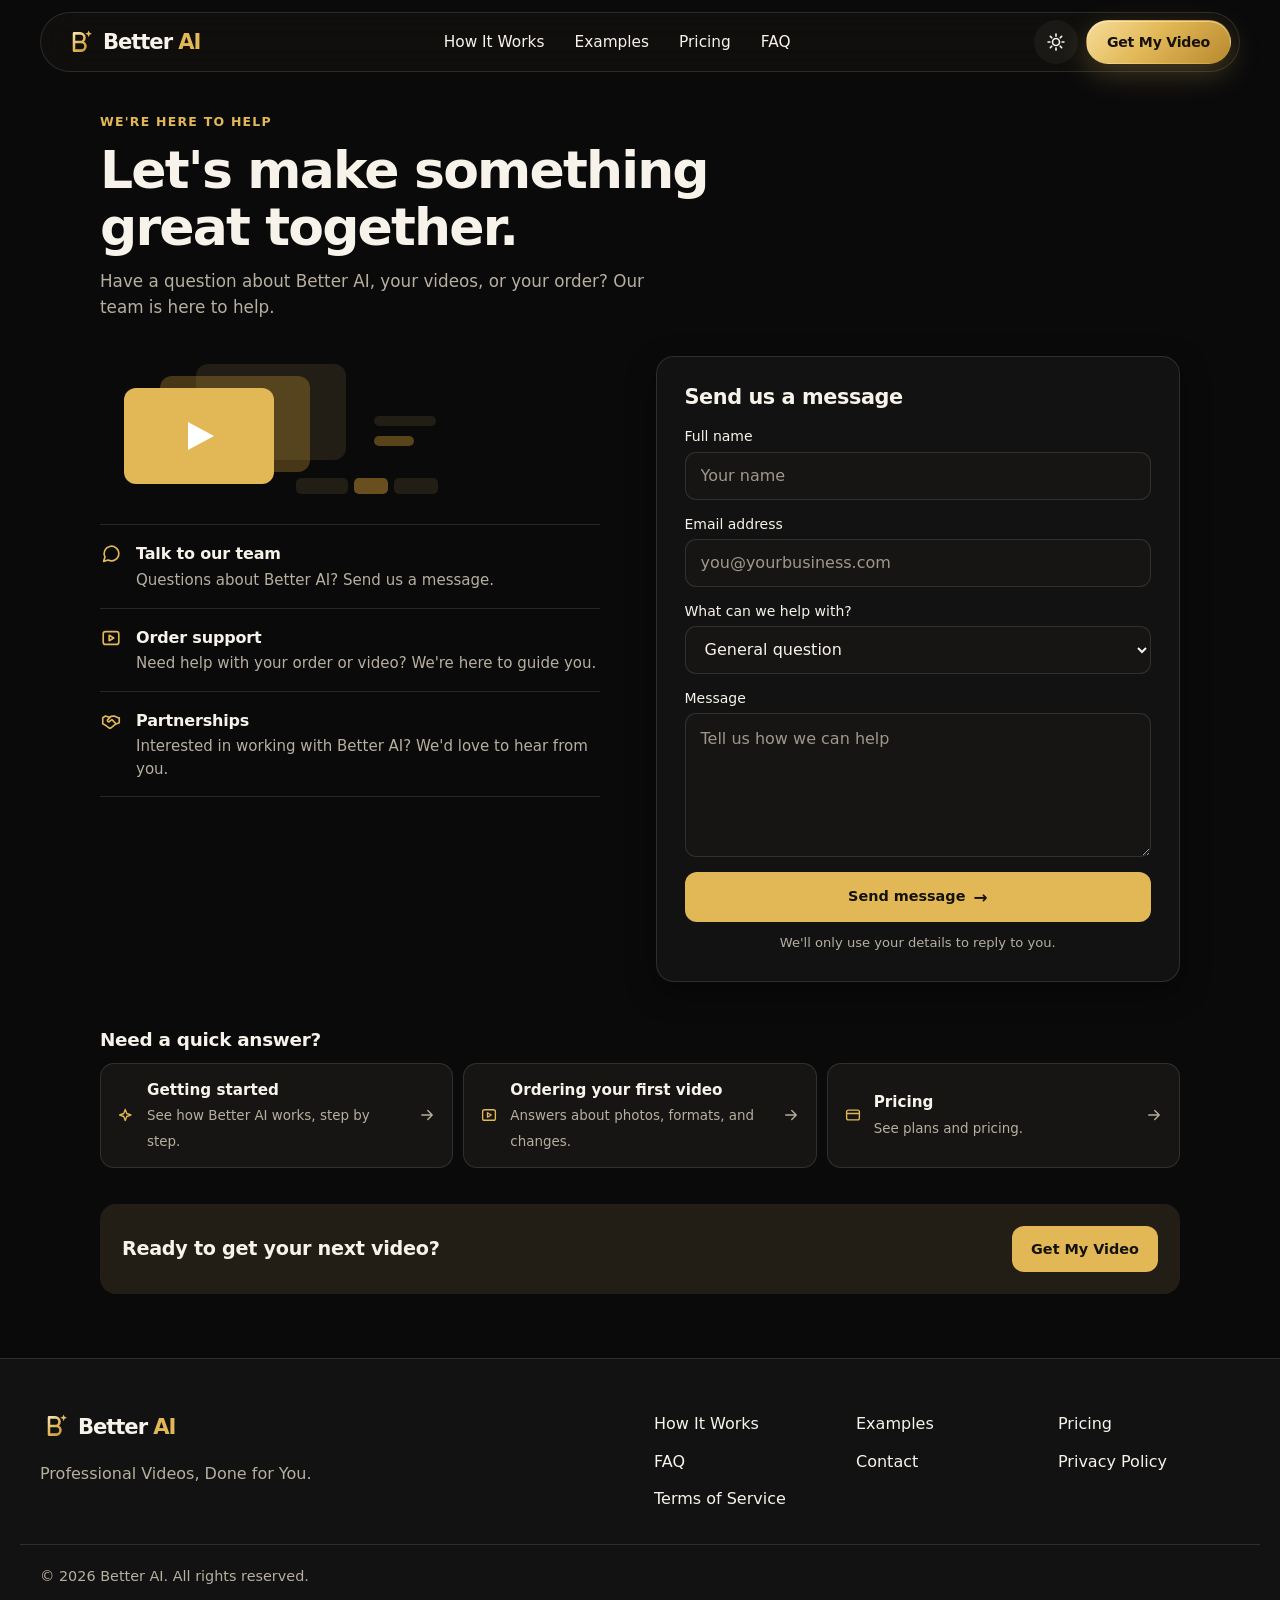
==== commit be3b3fe8: "Update test site: Better AI, launch spots, new order flow, UI polish" ====
--- a/contact/index.html
+++ b/contact/index.html
@@ -6,22 +6,22 @@
 <meta name="viewport" content="width=device-width, initial-scale=1, viewport-fit=cover">
 <script>try{if(localStorage.getItem('vm_theme')==='light')document.documentElement.setAttribute('data-theme','light')}catch(e){}</script>
 <script src="../assets/js/i18n.js"></script>
-<title>Contact | Velmio</title>
-<meta name="description" content="How to reach Velmio.">
+<title>Contact | Better AI</title>
+<meta name="description" content="How to reach Better AI.">
 <meta name="theme-color" content="#0A0A0B">
 
 
 <meta property="og:type" content="website">
-<meta property="og:site_name" content="Velmio">
-<meta property="og:title" content="Velmio | Professional Videos for Your Business, Done for You">
+<meta property="og:site_name" content="Better AI">
+<meta property="og:title" content="Better AI | Professional Videos for Your Business, Done for You">
 <meta property="og:description" content="Finally, you can get a professional video for your business. Tell us about your business and our team prepares a ready-to-post promo video for you.">
 
 <meta property="og:image:width" content="1200">
 <meta property="og:image:height" content="630">
 <meta name="twitter:card" content="summary_large_image">
-<link rel="icon" href="../favicon.svg" type="image/svg+xml">
-<link rel="icon" href="../favicon-48.png" sizes="48x48" type="image/png">
-<link rel="apple-touch-icon" href="../apple-touch-icon.png">
+<link rel="icon" href="../favicon.svg?v=b1" type="image/svg+xml">
+<link rel="icon" href="../favicon-48.png?v=b1" sizes="48x48" type="image/png">
+<link rel="apple-touch-icon" href="../apple-touch-icon.png?v=b1">
 <link rel="preload" href="../assets/fonts/sora.woff2" as="font" type="font/woff2" crossorigin>
 <link rel="preload" href="../assets/fonts/dm-sans.woff2" as="font" type="font/woff2" crossorigin>
 <link rel="stylesheet" href="../assets/css/style.css">
@@ -37,15 +37,15 @@
 
 <header class="nav-wrap" data-nav>
   <nav class="nav" aria-label="Main">
-    <a class="nav-brand" href="../" aria-label="Velmio home">
+    <a class="nav-brand" href="../" aria-label="Better AI home">
 <span class="logo">
-  <svg class="logo-mark" viewBox="0 0 40 40" width="30" height="30" aria-hidden="true"><defs><linearGradient id="vm-logo-nav" x1="6" y1="6" x2="34" y2="36" gradientUnits="userSpaceOnUse"><stop style="stop-color:var(--logo-a)"/><stop offset=".5" style="stop-color:var(--logo-b)"/><stop offset="1" style="stop-color:var(--logo-c)"/></linearGradient></defs><path d="M7 9.5 20 33 33 9.5" fill="none" stroke="url(#vm-logo-nav)" stroke-width="3.4" stroke-linecap="round" stroke-linejoin="round"/><path d="M15.2 10.2h9.6L20 19.6z" fill="url(#vm-logo-nav)" stroke="url(#vm-logo-nav)" stroke-width="2.2" stroke-linejoin="round"/></svg>
-  <span class="logo-word">velmio<em>.</em></span>
+  <svg class="logo-mark" viewBox="0 0 40 40" width="30" height="30" aria-hidden="true"><defs><linearGradient id="vm-logo-nav" x1="6" y1="6" x2="34" y2="36" gradientUnits="userSpaceOnUse"><stop style="stop-color:var(--logo-a)"/><stop offset=".5" style="stop-color:var(--logo-b)"/><stop offset="1" style="stop-color:var(--logo-c)"/></linearGradient></defs><path d="M12 8.5v23M12 8.5h8.2a5.8 5.8 0 0 1 0 11.6H12M12 20.1h9.6a5.7 5.7 0 0 1 0 11.4H12" fill="none" stroke="url(#vm-logo-nav)" stroke-width="3.4" stroke-linecap="round" stroke-linejoin="round"/><path d="M31.5 4.5l1.3 3.2 3.2 1.3-3.2 1.3-1.3 3.2-1.3-3.2-3.2-1.3 3.2-1.3z" fill="url(#vm-logo-nav)"/></svg>
+  <span class="logo-word">Better<em> AI</em></span>
 </span>
 </a>
     <div class="nav-links" id="nav-links">
       <a href="../#how">How It Works</a>
-      <a href="../#examples">Examples</a>
+      <a href="../#more-examples">Examples</a>
       <a href="../#pricing">Pricing</a>
       <a href="../#faq">FAQ</a>
       <a class="btn btn-primary nav-menu-cta" href="../#start" data-cta="nav_menu">Get My Video</a>
@@ -69,15 +69,15 @@
 <div class="ct">
   <p class="ct-eyebrow">We're here to help</p>
   <h1>Let's make something great together.</h1>
-  <p class="ct-lede">Have a question about Velmio, your videos, or your order? Our team is here to help.</p>
+  <p class="ct-lede">Have a question about Better AI, your videos, or your order? Our team is here to help.</p>
 
   <div class="ct-grid">
     <div>
       <svg class="ct-art" viewBox="0 0 360 150" aria-hidden="true"><use href="#art-frames"/></svg>
       <ul class="ct-list">
-        <li><svg class="ic" aria-hidden="true"><use href="#i-msg"/></svg><div><strong>Talk to our team</strong><p>Questions about Velmio? Send us a message.</p></div></li>
+        <li><svg class="ic" aria-hidden="true"><use href="#i-msg"/></svg><div><strong>Talk to our team</strong><p>Questions about Better AI? Send us a message.</p></div></li>
         <li><svg class="ic" aria-hidden="true"><use href="#i-film"/></svg><div><strong>Order support</strong><p>Need help with your order or video? We're here to guide you.</p></div></li>
-        <li><svg class="ic" aria-hidden="true"><use href="#i-handshake"/></svg><div><strong>Partnerships</strong><p>Interested in working with Velmio? We'd love to hear from you.</p></div></li>
+        <li><svg class="ic" aria-hidden="true"><use href="#i-handshake"/></svg><div><strong>Partnerships</strong><p>Interested in working with Better AI? We'd love to hear from you.</p></div></li>
       </ul>
       <p class="ct-direct" data-contact-row="email" hidden><a data-contact="email" href=""></a></p>
       <p class="ct-direct" data-contact-row="phone" hidden><a data-contact="phone" href=""></a></p>
@@ -130,7 +130,7 @@
   <section class="ct-quick">
     <h2>Need a quick answer?</h2>
     <div class="ct-cards">
-      <a class="ct-card" href="../#how"><svg class="ic" aria-hidden="true"><use href="#i-spark-line"/></svg><span><strong>Getting started</strong><small>See how Velmio works, step by step.</small></span><svg class="ic" aria-hidden="true"><use href="#i-arrow"/></svg></a>
+      <a class="ct-card" href="../#how"><svg class="ic" aria-hidden="true"><use href="#i-spark-line"/></svg><span><strong>Getting started</strong><small>See how Better AI works, step by step.</small></span><svg class="ic" aria-hidden="true"><use href="#i-arrow"/></svg></a>
       <a class="ct-card" href="../#faq"><svg class="ic" aria-hidden="true"><use href="#i-film"/></svg><span><strong>Ordering your first video</strong><small>Answers about photos, formats, and changes.</small></span><svg class="ic" aria-hidden="true"><use href="#i-arrow"/></svg></a>
       <a class="ct-card" href="../#pricing"><svg class="ic" aria-hidden="true"><use href="#i-card"/></svg><span><strong>Pricing</strong><small>See plans and pricing.</small></span><svg class="ic" aria-hidden="true"><use href="#i-arrow"/></svg></a>
     </div>
@@ -150,8 +150,8 @@
     <div class="footer-brand">
       
 <span class="logo">
-  <svg class="logo-mark" viewBox="0 0 40 40" width="30" height="30" aria-hidden="true"><defs><linearGradient id="vm-logo-footer" x1="6" y1="6" x2="34" y2="36" gradientUnits="userSpaceOnUse"><stop style="stop-color:var(--logo-a)"/><stop offset=".5" style="stop-color:var(--logo-b)"/><stop offset="1" style="stop-color:var(--logo-c)"/></linearGradient></defs><path d="M7 9.5 20 33 33 9.5" fill="none" stroke="url(#vm-logo-footer)" stroke-width="3.4" stroke-linecap="round" stroke-linejoin="round"/><path d="M15.2 10.2h9.6L20 19.6z" fill="url(#vm-logo-footer)" stroke="url(#vm-logo-footer)" stroke-width="2.2" stroke-linejoin="round"/></svg>
-  <span class="logo-word">velmio<em>.</em></span>
+  <svg class="logo-mark" viewBox="0 0 40 40" width="30" height="30" aria-hidden="true"><defs><linearGradient id="vm-logo-footer" x1="6" y1="6" x2="34" y2="36" gradientUnits="userSpaceOnUse"><stop style="stop-color:var(--logo-a)"/><stop offset=".5" style="stop-color:var(--logo-b)"/><stop offset="1" style="stop-color:var(--logo-c)"/></linearGradient></defs><path d="M12 8.5v23M12 8.5h8.2a5.8 5.8 0 0 1 0 11.6H12M12 20.1h9.6a5.7 5.7 0 0 1 0 11.4H12" fill="none" stroke="url(#vm-logo-footer)" stroke-width="3.4" stroke-linecap="round" stroke-linejoin="round"/><path d="M31.5 4.5l1.3 3.2 3.2 1.3-3.2 1.3-1.3 3.2-1.3-3.2-3.2-1.3 3.2-1.3z" fill="url(#vm-logo-footer)"/></svg>
+  <span class="logo-word">Better<em> AI</em></span>
 </span>
 
       <p>Professional Videos, Done for You.</p>
@@ -160,7 +160,7 @@
     </div>
     <nav class="footer-links" aria-label="Footer">
       <a href="../#how">How It Works</a>
-      <a href="../#examples">Examples</a>
+      <a href="../#more-examples">Examples</a>
       <a href="../#pricing">Pricing</a>
       <a href="../#faq">FAQ</a>
       <a href="../contact/">Contact</a>
@@ -170,7 +170,7 @@
     </nav>
   </div>
   <div class="wrap footer-base">
-    <p>&copy; 2026 Velmio. All rights reserved.</p>
+    <p>&copy; 2026 Better AI. All rights reserved.</p>
   </div>
 </footer>
 
@@ -221,4 +221,4 @@
   </div>
 </section>
 </body>
-</html>+</html>
--- a/assets/css/style.css
+++ b/assets/css/style.css
@@ -1,4 +1,4 @@
-/* Velmio. Midnight Aurora + Liquid Glass. Mobile first.
+/* Better AI. Midnight Aurora + Liquid Glass. Mobile first.
    Layout concept: one luminous ribbon runs behind a floating glass product
    panel; everything else stays dark, quiet and spacious. */
 @font-face { font-family: "Sora"; src: url("../fonts/sora.woff2") format("woff2"); font-weight: 100 800; font-display: swap; }
@@ -149,7 +149,7 @@
 .hero::after { content: ""; position: absolute; inset: auto 0 0; height: 220px; z-index: -1; background: linear-gradient(180deg, rgba(var(--bg-rgb), 0), var(--bg)); }
 .hero-copy { display: flex; flex-direction: column; align-items: center; gap: 12px; text-align: center; }
 .eyebrow { font: 600 .68rem/1.4 var(--head); letter-spacing: .16em; color: var(--lavender); }
-.hero h1 { max-width: 9.5em; }
+.hero h1, .hero h2 { max-width: 9.5em; }
 .grad { background: var(--text-grad); -webkit-background-clip: text; background-clip: text; color: transparent; padding-right: .06em; }
 .hero-sub { max-width: 30em; font: 500 clamp(1.02rem, .92rem + .55vw, 1.4rem)/1.38 var(--head); letter-spacing: -.02em; text-wrap: balance; }
 .lede { max-width: 40em; color: var(--muted); font-size: clamp(.95rem, .9rem + .3vw, 1.12rem); line-height: 1.5; }
@@ -226,6 +226,8 @@
 .gallery::-webkit-scrollbar { display: none; }
 .sample-wide { max-width: 900px; margin: 40px auto 0; }
 #examples .show-head h2 { max-width: 14em; }
+#main > #examples:first-child { padding-top: calc(env(safe-area-inset-top, 0px) + 104px); }
+@media (min-width: 768px) { #main > #examples:first-child { padding-top: 136px; } }
 .show-head { display: flex; flex-direction: column; align-items: center; gap: 14px; max-width: 880px; margin-inline: auto; text-align: center; }
 .show-points { display: grid; gap: 12px; max-width: 40em; margin-top: 8px; text-align: start; }
 .show-points li { position: relative; padding-inline-start: 34px; color: var(--lede); font-size: clamp(1rem, .94rem + .3vw, 1.15rem); line-height: 1.5; text-shadow: 0 1px 14px rgba(var(--bg-rgb), .9); }
@@ -233,11 +235,24 @@
 .show-points li::after { content: ""; position: absolute; inset-inline-start: 7px; top: .55em; width: 8px; height: 4px; border-left: 2px solid var(--on-gold); border-bottom: 2px solid var(--on-gold); transform: rotate(-45deg); }
 .show-cta { display: flex; flex-direction: column; align-items: center; gap: 10px; width: 100%; margin-top: 12px; }
 #examples .sample-wide { max-width: 1040px; margin-top: 48px; }
-@media (min-width: 1024px) { #examples .gallery { max-width: 1040px; margin-inline: auto; } }
+#more-examples .show-head h2 { max-width: 16em; }
+#more-examples .gallery { margin-top: 40px; }
+@media (min-width: 1024px) { #more-examples .gallery { max-width: 1040px; margin-inline: auto; } }
 .sample .player { box-shadow: 0 22px 50px var(--shadow-c), 0 0 0 1px rgba(var(--accent-rgb), .28); }
 .sample-wide .player { box-shadow: 0 30px 80px var(--shadow-c), 0 0 0 1px rgba(var(--accent-rgb), .4), 0 0 60px rgba(var(--accent-rgb), .12); }
 .sample h3 { color: var(--lede); }
 .sample-desc { margin-top: 4px; color: var(--muted); font-size: .88rem; line-height: 1.45; }
+.show-promise { max-width: 18em; font: 700 clamp(1.5rem, 1.05rem + 2vw, 2.45rem)/1.15 var(--head); letter-spacing: -.03em; background: var(--text-grad); -webkit-background-clip: text; background-clip: text; color: transparent; text-wrap: balance; }
+.guarantee-big { max-width: 880px; margin-top: 34px; padding: 26px 28px; gap: 22px; }
+.guarantee-big .guarantee-icon { width: 56px; height: 56px; }
+.guarantee .promise-big { margin-top: 0; color: var(--ivory); font: 800 clamp(1.7rem, 1.05rem + 2.7vw, 2.9rem)/1.08 var(--head); letter-spacing: -.035em; }
+.guarantee .promise-sub { margin-top: 10px; font-size: clamp(1.02rem, .95rem + .4vw, 1.25rem); }
+.promise-list { display: grid; gap: 10px; margin-top: 16px; }
+.promise-list li { display: flex; align-items: center; gap: 12px; color: var(--ivory); font: 600 clamp(1rem, .94rem + .3vw, 1.15rem)/1.4 var(--head); }
+.promise-days { flex: none; min-width: 84px; padding: 7px 12px; border-radius: 999px; background: var(--gold-grad); color: var(--on-gold); font: 700 .9rem/1 var(--head); text-align: center; }
+.guarantee-big .guarantee-fine { margin-top: 14px; }
+.show-more { margin-top: 34px; }
+@media (max-width: 599px) { .guarantee-big { flex-direction: column; gap: 14px; padding: 22px 20px; } .guarantee-big .guarantee-icon { width: 44px; height: 44px; } }
 .examples-intro { max-width: 34em; margin-top: 10px; color: var(--muted); font-size: 1.02rem; line-height: 1.5; }
 .eyebrow { display: inline-flex; align-items: center; gap: 10px; }
 .eyebrow::before, .eyebrow::after { content: ""; width: 26px; height: 1px; background: linear-gradient(90deg, transparent, var(--lavender)); }
@@ -274,7 +289,7 @@
 .hero-vsl { padding-bottom: 44px; }
 .vsl-grid { display: grid; gap: 22px; grid-template-areas: "copy" "stage" "action"; grid-template-columns: minmax(0, 1fr); }
 .vsl-copy { grid-area: copy; display: flex; flex-direction: column; align-items: center; gap: 12px; text-align: center; }
-.hero-vsl h1 { max-width: none; font-size: clamp(2.15rem, 1.5rem + 2.9vw, 4.2rem); line-height: 1.08; }
+.hero-vsl h1, .hero-vsl h2 { max-width: none; font-size: clamp(2.15rem, 1.5rem + 2.9vw, 4.2rem); line-height: 1.08; }
 .vsl-stage { grid-area: stage; position: relative; isolation: isolate; display: flex; flex-direction: column; align-items: center; gap: 14px; padding: 16px; border: 1px solid var(--glass-line); border-radius: 28px; background: var(--glass-strong); box-shadow: var(--shadow), inset 0 1px 0 rgba(var(--fg-rgb), .12); overflow: hidden; }
 .vsl-backdrop { position: absolute; inset: 0; z-index: -1; width: 100%; height: 100%; object-fit: cover; filter: blur(46px) saturate(1.25); opacity: .5; transform: scale(1.2); }
 .vsl-player { position: relative; width: min(290px, 78%); }
@@ -491,7 +506,7 @@
 html:lang(ar) h1, html:lang(ar) h2, html:lang(ar) h3 { line-height: 1.32; }
 html:lang(ja) h1, html:lang(ja) h2, html:lang(zh) h1, html:lang(zh) h2 { line-height: 1.24; }
 
-html:lang(ja) .hero h1, html:lang(zh) .hero h1 { word-break: keep-all; }
+html:lang(ja) .hero h1, html:lang(zh) .hero h1, html:lang(ja) .hero h2, html:lang(zh) .hero h2 { word-break: keep-all; }
 
 /* Right-to-left */
 [dir="rtl"] .logo-word, [dir="rtl"] #email, [dir="rtl"] #contact-email { direction: ltr; unicode-bidi: isolate; }
@@ -631,3 +646,175 @@
 
 /* Pricing reassurance row stays centered under the cards */
 .vsl-trust.vsl-assure { justify-content: center; }
+
+/* Example videos: bigger, two per row on wider screens */
+#more-examples .sample { flex-basis: min(82vw, 360px); }
+#more-examples .sample h3 { margin-top: 14px; font-size: 1.15rem; }
+#more-examples .sample-desc { font-size: .98rem; }
+@media (min-width: 700px) {
+  #more-examples .gallery { display: grid; grid-template-columns: repeat(2, minmax(0, 1fr)); gap: 36px 28px; max-width: 800px; margin-inline: auto; padding-inline: 0; overflow: visible; }
+  #more-examples .sample { flex: none; }
+}
+
+/* First section: checks above the video, quick facts row below it */
+.show-checks { margin-top: 22px; }
+.vsl-trust.show-trust { justify-content: center; max-width: 1040px; margin: 22px auto 0; font-size: clamp(.98rem, .92rem + .3vw, 1.12rem); }
+
+/* First section: the gold stamp, bigger checks, and a video that just plays */
+.show-top { position: relative; max-width: 1040px; }
+.stamp { --stamp-rot: -4deg; display: inline-flex; flex-direction: column; align-items: center; gap: 5px; max-width: 260px; margin-bottom: 4px; padding: 11px 18px 10px; border: 5px double var(--lavender); border-radius: 12px; background: rgba(var(--accent-rgb), .08); color: var(--lavender); text-align: center; text-transform: uppercase; transform: rotate(var(--stamp-rot)); box-shadow: 0 0 34px rgba(var(--accent-rgb), .22); }
+.stamp-main { font: 800 clamp(1rem, .9rem + .5vw, 1.22rem)/1.1 var(--head); letter-spacing: .03em; }
+.stamp-sub { font: 700 .72rem/1.25 var(--head); letter-spacing: .12em; opacity: .92; }
+.motion .stamp { animation: stamp-in .55s cubic-bezier(.2, 1.4, .4, 1) .3s both; }
+@keyframes stamp-in { from { opacity: 0; transform: rotate(calc(var(--stamp-rot) - 10deg)) scale(1.8); } to { opacity: 1; transform: rotate(var(--stamp-rot)) scale(1); } }
+#examples .show-checks .show-points { max-width: 34em; gap: 14px; }
+#examples .show-checks .show-points li { padding-inline-start: 38px; color: var(--ivory); font: 700 clamp(1.08rem, .95rem + .7vw, 1.45rem)/1.35 var(--head); letter-spacing: -.015em; }
+#examples .show-checks .show-points li::before { top: .18em; }
+#examples .show-checks .show-points li::after { top: .5em; }
+#examples .sample-wide + .show-trust { margin-top: 26px; }
+@media (prefers-reduced-motion: no-preference) { #examples .sample-wide .player-ui { display: none; } }
+
+/* The first section's heading is the page headline but keeps its size */
+#examples-title { max-width: 14em; font-size: clamp(1.85rem, 1.25rem + 2.4vw, 3.3rem); line-height: 1.12; letter-spacing: -.035em; }
+/* "Finally, You Can Get..." now sits mid-page */
+#main > .hero-vsl:not(:first-child) { padding-top: 72px; }
+.hero-vsl h2 { font-size: clamp(2rem, 1.4rem + 2.4vw, 3.5rem); }
+@media (min-width: 768px) { #main > .hero-vsl:not(:first-child) { padding-top: 96px; } }
+
+/* Stamp styled like the guarantee card */
+.stamp { --stamp-rot: 0deg; flex-direction: row; align-items: center; gap: 12px; max-width: 300px; padding: 12px 18px 12px 14px; border: 1px solid transparent; border-radius: var(--radius); background: linear-gradient(var(--violet), var(--violet)) padding-box, var(--gold-grad) border-box; color: var(--ivory); text-align: start; text-transform: none; box-shadow: 0 20px 60px rgba(var(--accent-rgb), .18); }
+.stamp-icon { flex: none; width: 38px; height: 38px; color: var(--lavender); }
+.stamp-text { display: flex; flex-direction: column; gap: 4px; }
+.stamp .stamp-main { color: var(--ivory); font: 800 clamp(1.05rem, .95rem + .5vw, 1.3rem)/1.1 var(--head); letter-spacing: -.02em; }
+.stamp .stamp-sub { color: var(--lavender); font: 700 .72rem/1.25 var(--head); letter-spacing: .07em; text-transform: uppercase; opacity: 1; }
+.show-top .stamp { max-width: min(400px, 100%); margin-bottom: 10px; }
+.hero-vsl .guarantee-big { position: relative; z-index: 1; margin-top: 40px; }
+
+/* Guarantee card in place of the button in "Finally, You Can Get..." */
+.vsl-action .guarantee-big { width: 100%; max-width: 640px; margin: 0; text-align: start; }
+.vsl-action .guarantee .promise-big { font-size: clamp(1.5rem, 1.1rem + 1.6vw, 2.25rem); }
+.vsl-action .guarantee .promise-sub { font-size: clamp(.98rem, .94rem + .2vw, 1.08rem); }
+@media (max-width: 767px) { .hero-vsl .vsl-grid { grid-template-areas: "copy" "action" "stage"; } }
+/* Compact guarantee card beside the video */
+.vsl-action .guarantee-big { max-width: 540px; padding: 18px 20px; gap: 14px; }
+.vsl-action .guarantee-big .guarantee-icon { width: 34px; height: 34px; }
+.vsl-action .guarantee .promise-big { font-size: clamp(1.3rem, 1.05rem + 1vw, 1.75rem); }
+.vsl-action .guarantee .promise-sub { margin-top: 6px; font-size: .9rem; line-height: 1.45; }
+.vsl-action .promise-list { gap: 8px; margin-top: 12px; }
+.vsl-action .promise-list li { gap: 10px; font-size: .92rem; line-height: 1.35; }
+.vsl-action .promise-days { min-width: 68px; padding: 6px 10px; font-size: .78rem; }
+.vsl-action .guarantee-big .guarantee-fine { margin-top: 10px; font-size: .8rem; }
+/* Stamp sits under the checks, right before the first video */
+.stamp-row { display: flex; justify-content: center; margin-top: 30px; }
+.stamp-row .stamp { max-width: min(400px, 100%); margin: 0; }
+#examples .stamp-row + .sample-wide { margin-top: 30px; }
+
+/* Launch offer with a real end date */
+html.offer-over [data-offer] { display: none !important; }
+html:not(.offer-over) [data-after-offer] { display: none !important; }
+.offer-bar { max-width: 760px; margin: 28px auto 0; padding: 22px 24px; border: 1px solid transparent; border-radius: var(--radius); background: linear-gradient(var(--violet), var(--violet)) padding-box, var(--gold-grad) border-box; box-shadow: 0 20px 60px rgba(var(--accent-rgb), .16); text-align: center; }
+.offer-tag { display: inline-block; padding: 6px 12px; border-radius: 999px; background: var(--gold-grad); color: var(--on-gold); font: 700 .78rem/1 var(--head); letter-spacing: .08em; text-transform: uppercase; }
+.offer-title { margin-top: 12px; font: 700 clamp(1.2rem, 1rem + .8vw, 1.6rem)/1.2 var(--head); letter-spacing: -.02em; }
+.offer-spots { max-width: 420px; margin: 14px auto 0; }
+.offer-count { display: flex; align-items: baseline; justify-content: center; gap: 8px; }
+.offer-count b { color: var(--lavender); font: 800 clamp(1.9rem, 1.5rem + 1.4vw, 2.6rem)/1 var(--head); font-variant-numeric: tabular-nums; }
+.offer-count span { color: var(--lede); font: 600 1rem/1.3 var(--head); }
+.offer-meter { height: 10px; margin-top: 10px; overflow: hidden; border: 1px solid var(--glass-line); border-radius: 999px; background: rgba(var(--bg-rgb), .55); }
+.offer-meter i { display: block; width: 0; height: 100%; border-radius: inherit; background: var(--gold-grad); transition: width .6s ease; }
+.offer-note { margin-top: 12px; color: var(--muted); font-size: .9rem; }
+.plan-price { flex-wrap: wrap; }
+.plan-was { color: var(--muted); font: 600 clamp(1.3rem, 1.1rem + .8vw, 1.7rem)/1 var(--head); text-decoration: line-through; text-decoration-color: var(--lavender); text-decoration-thickness: 2px; }
+
+/* Order step 3: files and details after payment */
+.ob-paid { display: inline-flex; align-items: center; gap: 8px; padding: 7px 14px; border-radius: 999px; background: rgba(var(--accent-rgb), .14); color: var(--lavender); font: 700 .86rem/1 var(--head); }
+.ob-files-title { margin-top: 14px; font-size: clamp(1.25rem, 1.1rem + .6vw, 1.55rem); }
+#ob-files .ob-help { margin-top: 6px; }
+#ob-files-form { margin-top: 8px; }
+#ob-payment .plan-pick { margin-bottom: 20px; }
+
+/* Four steps in a row on wide screens */
+@media (min-width: 1024px) {
+  .steps { grid-template-columns: repeat(4, minmax(0, 1fr)); gap: 18px; }
+  .steps::before { left: 12.5%; right: 12.5%; }
+}
+
+/* "See How It Looks When You Post": phone mockups with sample videos */
+.phones { display: flex; flex-wrap: wrap; justify-content: center; gap: 28px 36px; margin-top: 40px; }
+.phone { width: min(300px, 84vw); margin: 0; }
+.phone-screen { position: relative; aspect-ratio: 9 / 19; overflow: hidden; border: 10px solid #0D0D0F; border-radius: 42px; background: #18191A; color: #E4E6EB; box-shadow: 0 0 0 1px rgba(var(--accent-rgb), .35), 0 30px 70px var(--shadow-c); font-family: var(--body); }
+.phone-screen video { display: block; width: 100%; height: 100%; object-fit: cover; background: #000; }
+.phone-feed { display: flex; flex-direction: column; padding-top: 22px; }
+.feed-head { display: flex; align-items: center; gap: 10px; padding: 8px 12px; }
+.feed-avatar { display: grid; place-items: center; flex: none; width: 34px; height: 34px; border-radius: 50%; background: var(--gold-grad); color: #15120C; font: 800 .74rem/1 var(--head); }
+.feed-who { display: flex; flex-direction: column; min-width: 0; }
+.feed-who strong { font: 700 .84rem/1.2 var(--head); }
+.feed-who small { color: #B0B3B8; font-size: .7rem; }
+.feed-more { margin-inline-start: auto; color: #B0B3B8; font-weight: 700; letter-spacing: 1px; }
+.feed-caption { padding: 0 12px 10px; font-size: .78rem; line-height: 1.35; }
+.feed-media { position: relative; flex: 1; min-height: 0; background: #000; }
+.feed-cta { display: flex; align-items: center; justify-content: space-between; gap: 8px; padding: 9px 12px; background: #242526; color: #B0B3B8; font-size: .7rem; }
+.feed-cta b, .reel-info b { flex: none; padding: 6px 11px; border-radius: 7px; background: #3A3B3C; color: #E4E6EB; font: 700 .72rem/1 var(--head); }
+.feed-actions { display: flex; justify-content: space-around; padding: 9px 4px 12px; border-top: 1px solid #3A3B3C; color: #B0B3B8; font: 600 .7rem/1 var(--head); }
+.feed-actions > span { display: inline-flex; align-items: center; gap: 5px; }
+.feed-actions svg { width: 15px; height: 15px; }
+.phone-reel video { position: absolute; inset: 0; }
+.phone-reel::after { content: ""; position: absolute; inset: auto 0 0; height: 45%; background: linear-gradient(transparent, rgba(0, 0, 0, .7)); pointer-events: none; }
+.reel-side { position: absolute; z-index: 2; right: 10px; bottom: 96px; display: flex; flex-direction: column; gap: 18px; color: #fff; }
+.reel-side svg { width: 26px; height: 26px; filter: drop-shadow(0 1px 4px rgba(0, 0, 0, .6)); }
+.reel-info { position: absolute; z-index: 2; left: 12px; right: 52px; bottom: 16px; color: #fff; text-shadow: 0 1px 6px rgba(0, 0, 0, .7); }
+.reel-info strong { font: 700 .86rem/1.2 var(--head); }
+.reel-info p { margin-top: 4px; font-size: .76rem; line-height: 1.35; }
+.reel-info b { display: inline-block; margin-top: 10px; border: 1px solid rgba(255, 255, 255, .75); background: rgba(0, 0, 0, .25); color: #fff; text-shadow: none; }
+.phone .tag-float { z-index: 3; }
+.phone figcaption { margin-top: 14px; color: var(--lede); font: 600 .98rem/1.3 var(--head); text-align: center; }
+.phones-note { max-width: 40em; margin: 24px auto 0; color: var(--muted); font-size: .85rem; text-align: center; }
+/* Real results, shown only when real ones are added in site.json */
+.results { display: grid; gap: 18px; margin-top: 40px; }
+@media (min-width: 768px) { .results { grid-template-columns: repeat(auto-fit, minmax(260px, 1fr)); } }
+.result { padding: 22px; border: 1px solid var(--glass-line); border-radius: var(--radius); background: var(--glass); }
+.result img { width: 100%; margin-bottom: 14px; border-radius: 12px; }
+.result-metric strong { color: var(--lavender); font: 800 clamp(1.8rem, 1.4rem + 1.4vw, 2.4rem)/1 var(--head); }
+.result-metric span { color: var(--lede); font: 600 .95rem/1.3 var(--head); }
+.result h3 { margin-top: 10px; }
+.result-meta, .result-note { margin-top: 4px; color: var(--muted); font-size: .88rem; }
+
+/* ===== UI review pass ===== */
+/* 1. The page headline is the biggest text; the lines under it step down */
+#examples-title { max-width: 13em; font-size: clamp(2.4rem, 1.2rem + 5vw, 5.2rem); font-weight: 700; line-height: 1.02; letter-spacing: -.045em; }
+.show-promise { font-size: clamp(1.3rem, 1.05rem + 1.1vw, 1.9rem); }
+#examples .show-checks .show-points li { font: 600 clamp(1rem, .95rem + .35vw, 1.2rem)/1.4 var(--head); }
+.stamp .stamp-sub { font-size: .8rem; }
+/* 4. No seam between the comparison section and before/after */
+#service + #before-after { background: var(--bg-2); padding-top: 0; }
+/* 5. Pricing: the featured plan first on phones, a clearer badge, less gold everywhere */
+@media (max-width: 1023px) { .plans .plan-featured { order: -1; } }
+.plan-badge { padding: 6px 14px; background: var(--gold-grad); color: var(--on-gold); font: 700 .78rem/1 var(--head); letter-spacing: .08em; text-transform: uppercase; }
+.offer-bar { border: 1px solid rgba(var(--accent-rgb), .45); background: rgba(var(--accent-rgb), .07); box-shadow: none; }
+/* 6. The Better AI column stands out; the table fits phones */
+.vsl-table thead th:last-child { background: var(--gold-grad); color: var(--on-gold); font-weight: 700; }
+.vsl-table td:last-child { background: rgba(var(--accent-rgb), .16); }
+@media (max-width: 599px) {
+  .vsl-table thead td:first-child { width: 31%; }
+  .vsl-table th, .vsl-table td { padding: 12px 5px; }
+  .vsl-table tbody th { padding-inline-start: 10px; }
+}
+/* 7. "Everything we prepare" in two columns instead of a tall stack */
+.vsl-done { grid-template-columns: repeat(2, minmax(0, 1fr)); gap: 8px; }
+.vsl-done li { display: flex; align-items: flex-start; padding: 12px 14px; font-size: .95rem; line-height: 1.35; }
+@media (min-width: 1024px) {
+  .vsl-done { grid-template-columns: repeat(3, minmax(0, 1fr)); gap: 10px; }
+  .vsl-done li { padding: 15px 18px; font-size: 1rem; }
+}
+/* 8. Guarantee card beside the video: icon inline on phones */
+@media (max-width: 599px) {
+  .vsl-action .guarantee-big { flex-direction: row; gap: 12px; padding: 18px 16px; }
+  .vsl-action .guarantee-big .guarantee-icon { width: 28px; height: 28px; margin-top: 2px; }
+}
+/* 9. The pricing guarantee title matches its importance */
+#guarantee-title { font-size: clamp(1.3rem, 1.1rem + .8vw, 1.7rem); font-weight: 700; }
+/* 10. Even spacing for the mid-page "Finally" section */
+#main > .hero-vsl:not(:first-child) { padding-block: 88px; }
+@media (min-width: 768px) { #main > .hero-vsl:not(:first-child) { padding-block: 112px; } }
+/* Matching corners and a clearer swipe hint */
+.plan, .demo, .vsl-stage, .ob-card { border-radius: var(--radius); }
+#more-examples .sample { flex-basis: min(76vw, 360px); }
--- a/assets/css/ui.css
+++ b/assets/css/ui.css
@@ -1,4 +1,4 @@
-/* Velmio product UI: shared type, tokens and components for the Contact page. */
+/* Better AI product UI: shared type, tokens and components for the Contact page. */
 @font-face { font-family: "Plus Jakarta Sans"; src: url("../fonts/plus-jakarta-sans-latin.woff2") format("woff2"); font-weight: 200 800; font-display: swap; unicode-range: U+0000-00FF, U+0131, U+0152-0153, U+02BB-02BC, U+02C6, U+02DA, U+02DC, U+2000-206F, U+20AC, U+2122, U+2190-2193, U+2212, U+2215, U+FEFF, U+FFFD; }
 @font-face { font-family: "Plus Jakarta Sans"; src: url("../fonts/plus-jakarta-sans-latin-ext.woff2") format("woff2"); font-weight: 200 800; font-display: swap; unicode-range: U+0100-02BA, U+02BD-02C5, U+02C7-02CC, U+02CE-02D7, U+02DD-02FF, U+1E00-1EFF, U+2020, U+20A0-20AB, U+20AD-20C0, U+2113, U+2C60-2C7F, U+A720-A7FF; }
 
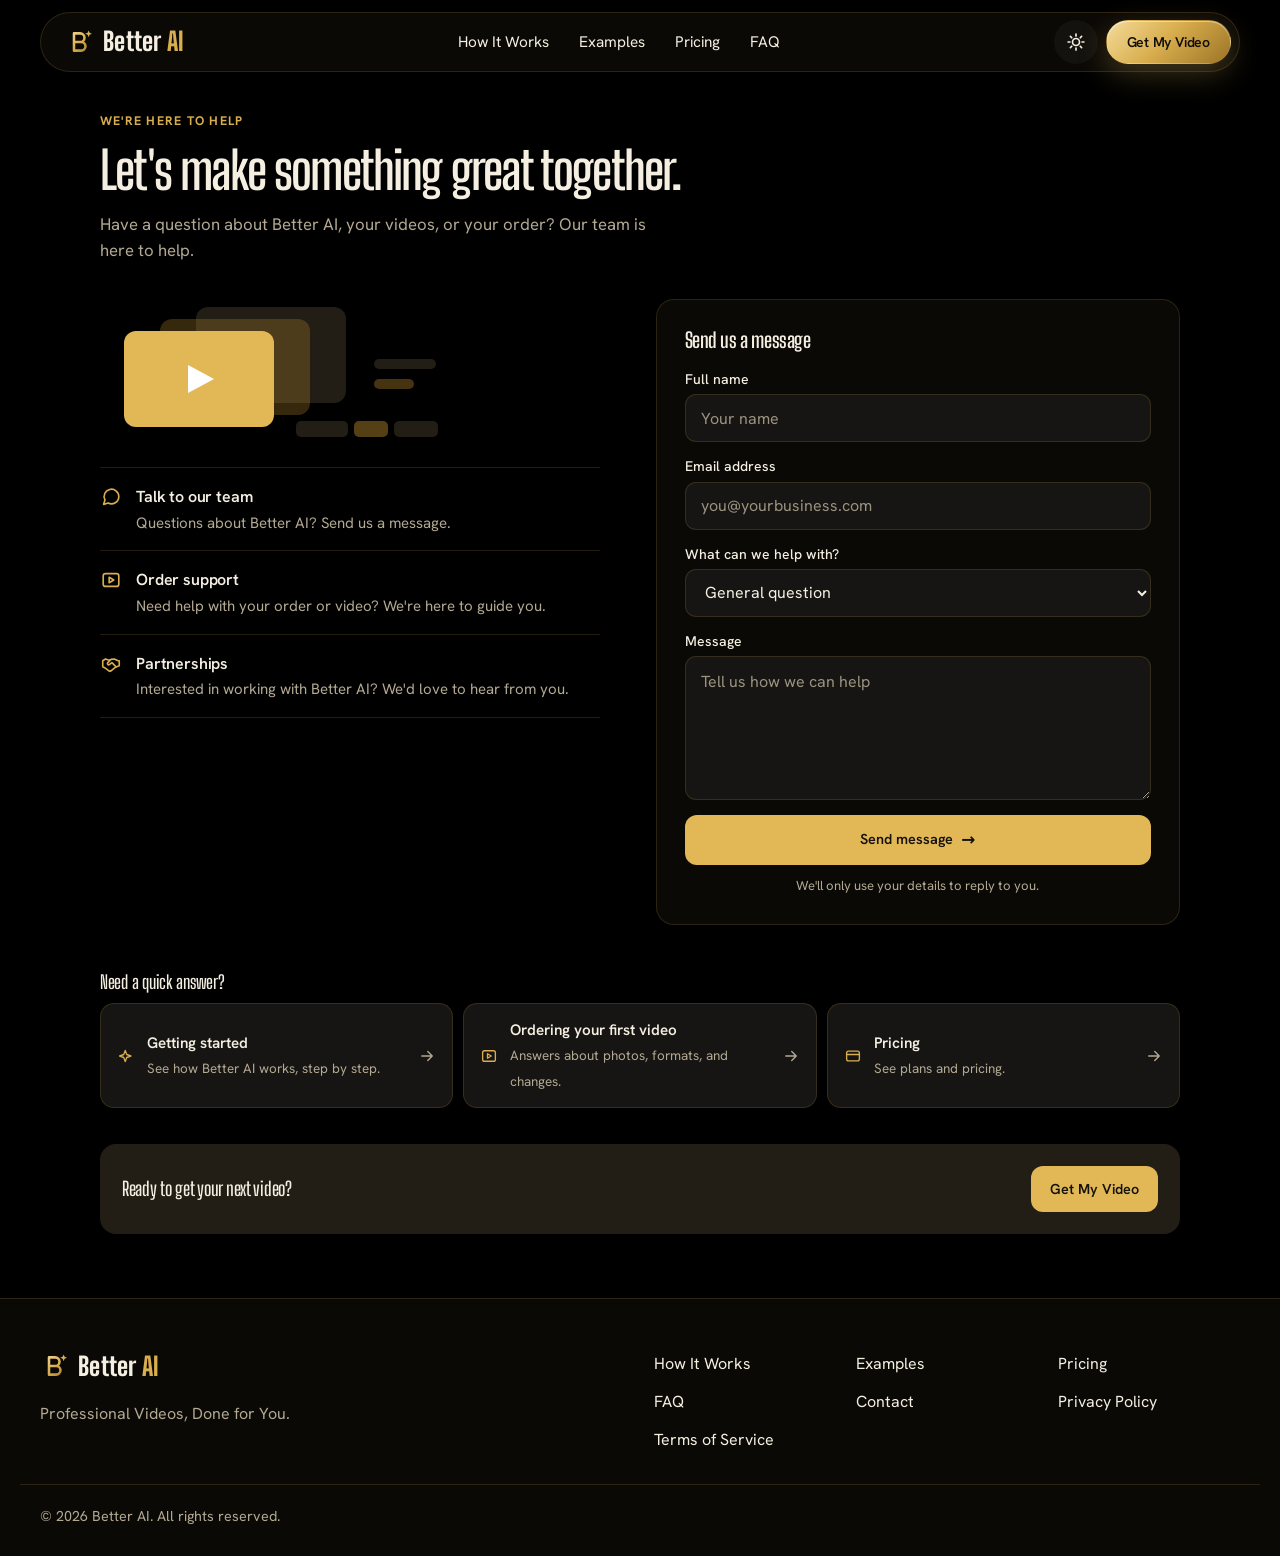
==== commit b623051e: "Update test site: Premiere Night redesign" ====
--- a/contact/index.html
+++ b/contact/index.html
@@ -22,8 +22,8 @@
 <link rel="icon" href="../favicon.svg?v=b1" type="image/svg+xml">
 <link rel="icon" href="../favicon-48.png?v=b1" sizes="48x48" type="image/png">
 <link rel="apple-touch-icon" href="../apple-touch-icon.png?v=b1">
-<link rel="preload" href="../assets/fonts/sora.woff2" as="font" type="font/woff2" crossorigin>
-<link rel="preload" href="../assets/fonts/dm-sans.woff2" as="font" type="font/woff2" crossorigin>
+<link rel="preload" href="../assets/fonts/big-shoulders-display-latin.woff2" as="font" type="font/woff2" crossorigin>
+<link rel="preload" href="../assets/fonts/hanken-grotesk-latin.woff2" as="font" type="font/woff2" crossorigin>
 <link rel="stylesheet" href="../assets/css/style.css">
 <link rel="stylesheet" href="../assets/css/ui.css">
 <link rel="stylesheet" href="../assets/css/contact.css">
@@ -221,4 +221,4 @@
   </div>
 </section>
 </body>
-</html>
+</html>
--- a/assets/css/style.css
+++ b/assets/css/style.css
@@ -1,8 +1,10 @@
-/* Better AI. Midnight Aurora + Liquid Glass. Mobile first.
-   Layout concept: one luminous ribbon runs behind a floating glass product
-   panel; everything else stays dark, quiet and spacious. */
-@font-face { font-family: "Sora"; src: url("../fonts/sora.woff2") format("woff2"); font-weight: 100 800; font-display: swap; }
-@font-face { font-family: "DM Sans"; src: url("../fonts/dm-sans.woff2") format("woff2"); font-weight: 100 1000; font-display: swap; }
+/* Better AI. "Premiere Night": the page is a cinema on opening night. Mobile first.
+   True black room, gold like the statuette and the marquee lights, poster-style
+   condensed headlines. The one bold moment is the first video, lit like a screen. */
+@font-face { font-family: "Big Shoulders Display"; src: url("../fonts/big-shoulders-display-latin.woff2") format("woff2"); font-weight: 100 900; font-display: swap; unicode-range: U+0000-00FF, U+0131, U+0152-0153, U+02BB-02BC, U+02C6, U+02DA, U+02DC, U+0304, U+0308, U+0329, U+2000-206F, U+20AC, U+2122, U+2191, U+2193, U+2212, U+2215, U+FEFF, U+FFFD; }
+@font-face { font-family: "Big Shoulders Display"; src: url("../fonts/big-shoulders-display-latin-ext.woff2") format("woff2"); font-weight: 100 900; font-display: swap; unicode-range: U+0100-02BA, U+02BD-02C5, U+02C7-02CC, U+02CE-02D7, U+02DD-02FF, U+0304, U+0308, U+0329, U+1D00-1DBF, U+1E00-1E9F, U+1EF2-1EFF, U+2020, U+20A0-20AB, U+20AD-20C4, U+2113, U+2C60-2C7F, U+A720-A7FF; }
+@font-face { font-family: "Hanken Grotesk"; src: url("../fonts/hanken-grotesk-latin.woff2") format("woff2"); font-weight: 100 900; font-display: swap; unicode-range: U+0000-00FF, U+0131, U+0152-0153, U+02BB-02BC, U+02C6, U+02DA, U+02DC, U+0304, U+0308, U+0329, U+2000-206F, U+20AC, U+2122, U+2191, U+2193, U+2212, U+2215, U+FEFF, U+FFFD; }
+@font-face { font-family: "Hanken Grotesk"; src: url("../fonts/hanken-grotesk-latin-ext.woff2") format("woff2"); font-weight: 100 900; font-display: swap; unicode-range: U+0100-02BA, U+02BD-02C5, U+02C7-02CC, U+02CE-02D7, U+02DD-02FF, U+0304, U+0308, U+0329, U+1D00-1DBF, U+1E00-1E9F, U+1EF2-1EFF, U+2020, U+20A0-20AB, U+20AD-20C4, U+2113, U+2C60-2C7F, U+A720-A7FF; }
 
 :root {
   --bg: #0A0A0B;
@@ -818,3 +820,110 @@
 /* Matching corners and a clearer swipe hint */
 .plan, .demo, .vsl-stage, .ob-card { border-radius: var(--radius); }
 #more-examples .sample { flex-basis: min(76vw, 360px); }
+
+/* ===================== Premiere Night ===================== */
+:root {
+  --bg: #000000;
+  --bg-2: #0B0906;
+  --violet: #17130D;
+  --purple: #9C7426;
+  --lavender: #D9AE4E;
+  --ivory: #F5EFE2;
+  --muted: #B3A993;
+  --lede: #DDD4C3;
+  --glass: rgba(245, 239, 226, .035);
+  --glass-strong: rgba(23, 19, 13, .82);
+  --glass-line: rgba(217, 174, 78, .16);
+  --fg-rgb: 245, 239, 226;
+  --bg-rgb: 0, 0, 0;
+  --panel-rgb: 23, 19, 13;
+  --accent-rgb: 217, 174, 78;
+  --tag-bg: rgba(10, 8, 5, .82);
+  --logo-a: #F3DC9A;
+  --logo-b: #D9AE4E;
+  --logo-c: #9C7426;
+  --gold-grad: linear-gradient(135deg, #F3DC9A 0%, #D9AE4E 46%, #9C7426 100%);
+  --text-grad: linear-gradient(100deg, #F3DC9A 0%, #D9AE4E 50%, #9C7426 100%);
+  --on-gold: #120E07;
+  --display: "Big Shoulders Display", "Arial Narrow", system-ui, sans-serif;
+  --head: "Hanken Grotesk", system-ui, -apple-system, "Segoe UI", sans-serif;
+  --body: "Hanken Grotesk", system-ui, -apple-system, "Segoe UI", sans-serif;
+  --radius: 18px;
+}
+:root[data-theme="light"] {
+  --bg: #F8F2E6;
+  --bg-2: #EFE6D3;
+  --violet: #FFFDF8;
+  --purple: #8A6416;
+  --lavender: #7E5B12;
+  --ivory: #16120B;
+  --muted: #5A5040;
+  --lede: #3A3227;
+  --glass: rgba(22, 18, 11, .03);
+  --glass-line: rgba(126, 91, 18, .2);
+  --fg-rgb: 22, 18, 11;
+  --bg-rgb: 248, 242, 230;
+  --panel-rgb: 255, 253, 248;
+  --accent-rgb: 138, 100, 22;
+  --logo-a: #16120B;
+  --logo-b: #A47A1E;
+  --logo-c: #C99A3A;
+  --gold-grad: linear-gradient(135deg, #E9C979 0%, #C99A3A 50%, #8A6416 100%);
+  --text-grad: linear-gradient(100deg, #6B4C0E 0%, #A47A1E 50%, #6B4C0E 100%);
+}
+
+/* Poster headlines: tall, tight and confident. Small text stays in Hanken Grotesk. */
+h1, h2 { font-family: var(--display); font-weight: 800; letter-spacing: 0; line-height: .98; }
+h2 { font-size: clamp(2.4rem, 1.6rem + 3.2vw, 4.6rem); }
+h3 { font-family: var(--head); font-weight: 700; letter-spacing: -.01em; }
+#examples-title { max-width: 11em; font-size: clamp(3.3rem, 1.6rem + 7vw, 8rem); font-weight: 800; line-height: .92; letter-spacing: 0; }
+.hero-vsl h2 { font-size: clamp(2.6rem, 1.7rem + 3.4vw, 5rem); line-height: .95; }
+.final h2 { font-size: clamp(2.8rem, 1.6rem + 4.6vw, 6rem); }
+.legal-head h1 { font-size: clamp(2.6rem, 1.8rem + 3vw, 4.4rem); }
+.legal-body h2 { font-family: var(--head); font-weight: 700; line-height: 1.3; letter-spacing: -.01em; }
+html:lang(ar) #examples-title, html:lang(ja) #examples-title, html:lang(zh) #examples-title { line-height: 1.2; }
+.show-promise { font-family: var(--display); font-weight: 800; font-size: clamp(1.8rem, 1.35rem + 1.7vw, 2.7rem); letter-spacing: .005em; line-height: 1.05; }
+.logo-word { font-family: var(--display); font-weight: 800; font-size: 1.6rem; letter-spacing: .01em; }
+.plan-price span { font-family: var(--display); font-weight: 800; font-size: clamp(3.6rem, 2.9rem + 2.4vw, 4.8rem); letter-spacing: 0; }
+.plan-was { font-family: var(--display); font-weight: 700; font-size: clamp(1.6rem, 1.3rem + 1vw, 2.1rem); }
+.offer-count b { font-family: var(--display); font-weight: 800; font-size: clamp(2.4rem, 1.9rem + 1.6vw, 3.2rem); }
+.offer-title { font-family: var(--display); font-weight: 800; font-size: clamp(1.6rem, 1.3rem + 1vw, 2.1rem); letter-spacing: .005em; }
+.guarantee .promise-big { font-family: var(--display); font-weight: 800; letter-spacing: .005em; line-height: 1; }
+.vsl-action .guarantee .promise-big { font-size: clamp(1.8rem, 1.4rem + 1.4vw, 2.4rem); }
+.stamp .stamp-main { font-family: var(--display); font-weight: 800; font-size: clamp(1.3rem, 1.15rem + .6vw, 1.55rem); letter-spacing: .01em; }
+.ob-done h3 { font-family: var(--display); font-weight: 800; font-size: clamp(2.2rem, 1.7rem + 1.8vw, 3rem); letter-spacing: 0; }
+#guarantee-title { font-family: var(--display); font-weight: 800; font-size: clamp(1.7rem, 1.4rem + 1vw, 2.2rem); letter-spacing: .005em; }
+
+/* Labels in normal case, not shouted */
+.offer-tag, .plan-badge, .stamp .stamp-sub { text-transform: none; letter-spacing: .01em; }
+.stamp .stamp-sub { font-size: .86rem; }
+
+/* The room: plain black and velvet, no decorative washes */
+.section-alt { background: var(--bg-2); }
+#examples { background: radial-gradient(60% 38% at 50% 0%, rgba(var(--accent-rgb), .12), rgba(var(--accent-rgb), 0) 70%), var(--bg); }
+
+/* The one bold moment: the first video is lit like a cinema screen */
+#examples .sample-wide { position: relative; max-width: 1120px; margin-top: 44px; }
+#examples .sample-wide .player { border-radius: 6px; box-shadow: 0 0 0 1px rgba(var(--accent-rgb), .45), 0 0 70px rgba(var(--accent-rgb), .22), 0 60px 140px -20px rgba(var(--accent-rgb), .3); }
+#examples .sample-wide::after { content: ""; position: absolute; z-index: -1; left: 8%; right: 8%; bottom: -50px; height: 70px; background: radial-gradient(50% 100% at 50% 0%, rgba(var(--accent-rgb), .38), rgba(var(--accent-rgb), 0) 70%); filter: blur(10px); pointer-events: none; }
+#examples .sample-wide .tag-float { top: 14px; left: 14px; }
+
+/* Quiet cards; only the guarantee, featured plan, offer and stamp wear gold edges */
+.step-card, .vsl-done li, .plan:not(.plan-featured), .result, .vsl-table-wrap { background: rgba(var(--fg-rgb), .025); border-color: rgba(var(--fg-rgb), .09); box-shadow: none; }
+.step-card, .vsl-done li, .result { border-radius: 12px; }
+.plan, .vsl-table-wrap { border-radius: 16px; }
+.sample .player { box-shadow: 0 0 0 1px rgba(var(--fg-rgb), .1), 0 24px 50px var(--shadow-c); border-radius: 10px; }
+
+/* One opening entrance instead of every section fading in */
+.motion .reveal { opacity: 1; transform: none; transition: none; }
+.motion .sample.reveal.is-in:hover, .sample:hover { transform: none; }
+@media (prefers-reduced-motion: no-preference) {
+  .motion #examples-title, .motion #examples .show-promise, .motion #examples .show-checks { animation: pn-rise .9s cubic-bezier(.16, 1, .3, 1) both; }
+  .motion #examples .show-promise { animation-delay: .12s; }
+  .motion #examples .show-checks { animation-delay: .24s; }
+  .motion .stamp { animation-delay: .5s; }
+  .motion #examples .sample-wide .player { animation: pn-lights 1.6s .45s ease-out both; }
+}
+@keyframes pn-rise { from { opacity: 0; transform: translateY(18px); } to { opacity: 1; transform: none; } }
+@keyframes pn-lights { from { filter: brightness(.25) saturate(.6); } to { filter: none; } }
+html:lang(ja) #examples-title, html:lang(zh) #examples-title { font-size: clamp(2.3rem, 1.5rem + 4vw, 5rem); word-break: keep-all; }
--- a/assets/css/ui.css
+++ b/assets/css/ui.css
@@ -1,10 +1,8 @@
 /* Better AI product UI: shared type, tokens and components for the Contact page. */
-@font-face { font-family: "Plus Jakarta Sans"; src: url("../fonts/plus-jakarta-sans-latin.woff2") format("woff2"); font-weight: 200 800; font-display: swap; unicode-range: U+0000-00FF, U+0131, U+0152-0153, U+02BB-02BC, U+02C6, U+02DA, U+02DC, U+2000-206F, U+20AC, U+2122, U+2190-2193, U+2212, U+2215, U+FEFF, U+FFFD; }
-@font-face { font-family: "Plus Jakarta Sans"; src: url("../fonts/plus-jakarta-sans-latin-ext.woff2") format("woff2"); font-weight: 200 800; font-display: swap; unicode-range: U+0100-02BA, U+02BD-02C5, U+02C7-02CC, U+02CE-02D7, U+02DD-02FF, U+1E00-1EFF, U+2020, U+20A0-20AB, U+20AD-20C0, U+2113, U+2C60-2C7F, U+A720-A7FF; }
 
 .vm-ui {
-  --head: "Plus Jakarta Sans", system-ui, -apple-system, "Segoe UI", sans-serif;
-  --body: "Plus Jakarta Sans", system-ui, -apple-system, "Segoe UI", sans-serif;
+  --head: "Hanken Grotesk", system-ui, -apple-system, "Segoe UI", sans-serif;
+  --body: "Hanken Grotesk", system-ui, -apple-system, "Segoe UI", sans-serif;
   --brand: #E2B857;
   --brand-hover: #F0CD78;
   --on-brand: #15120C;
